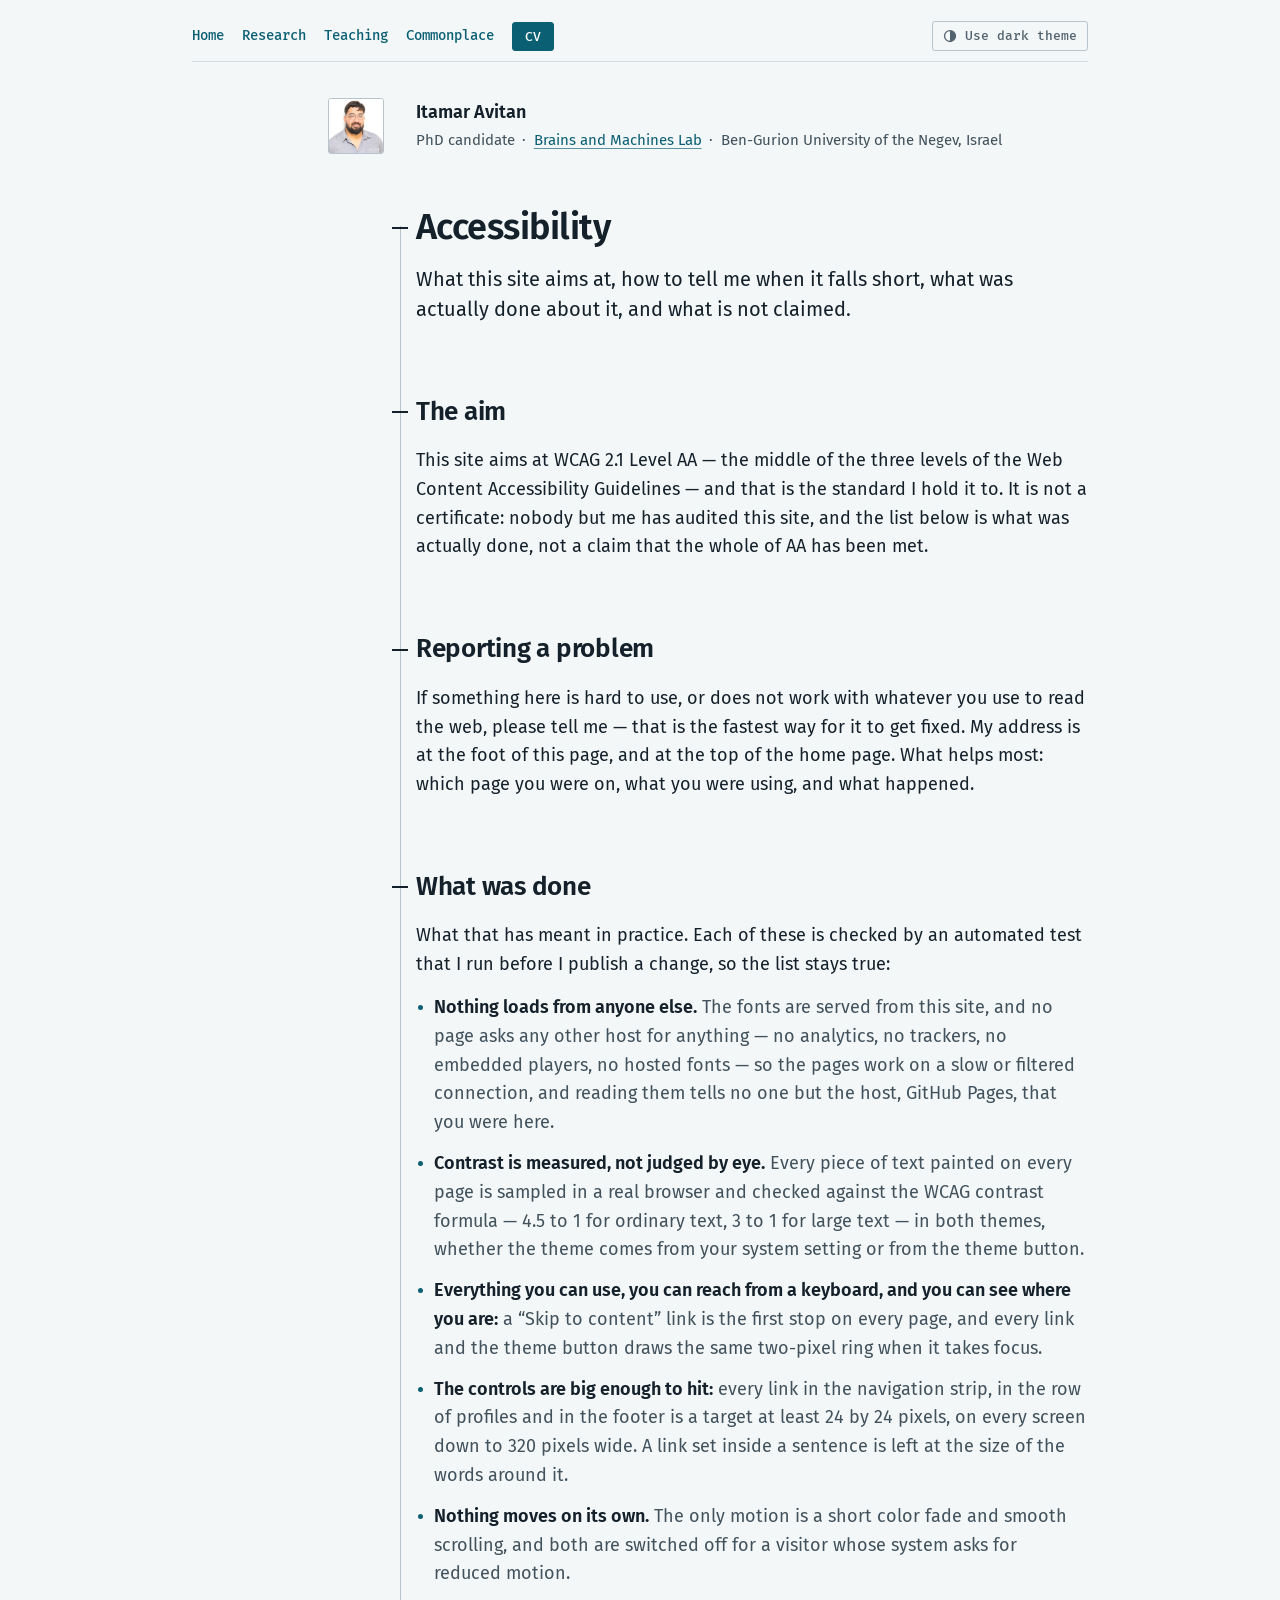
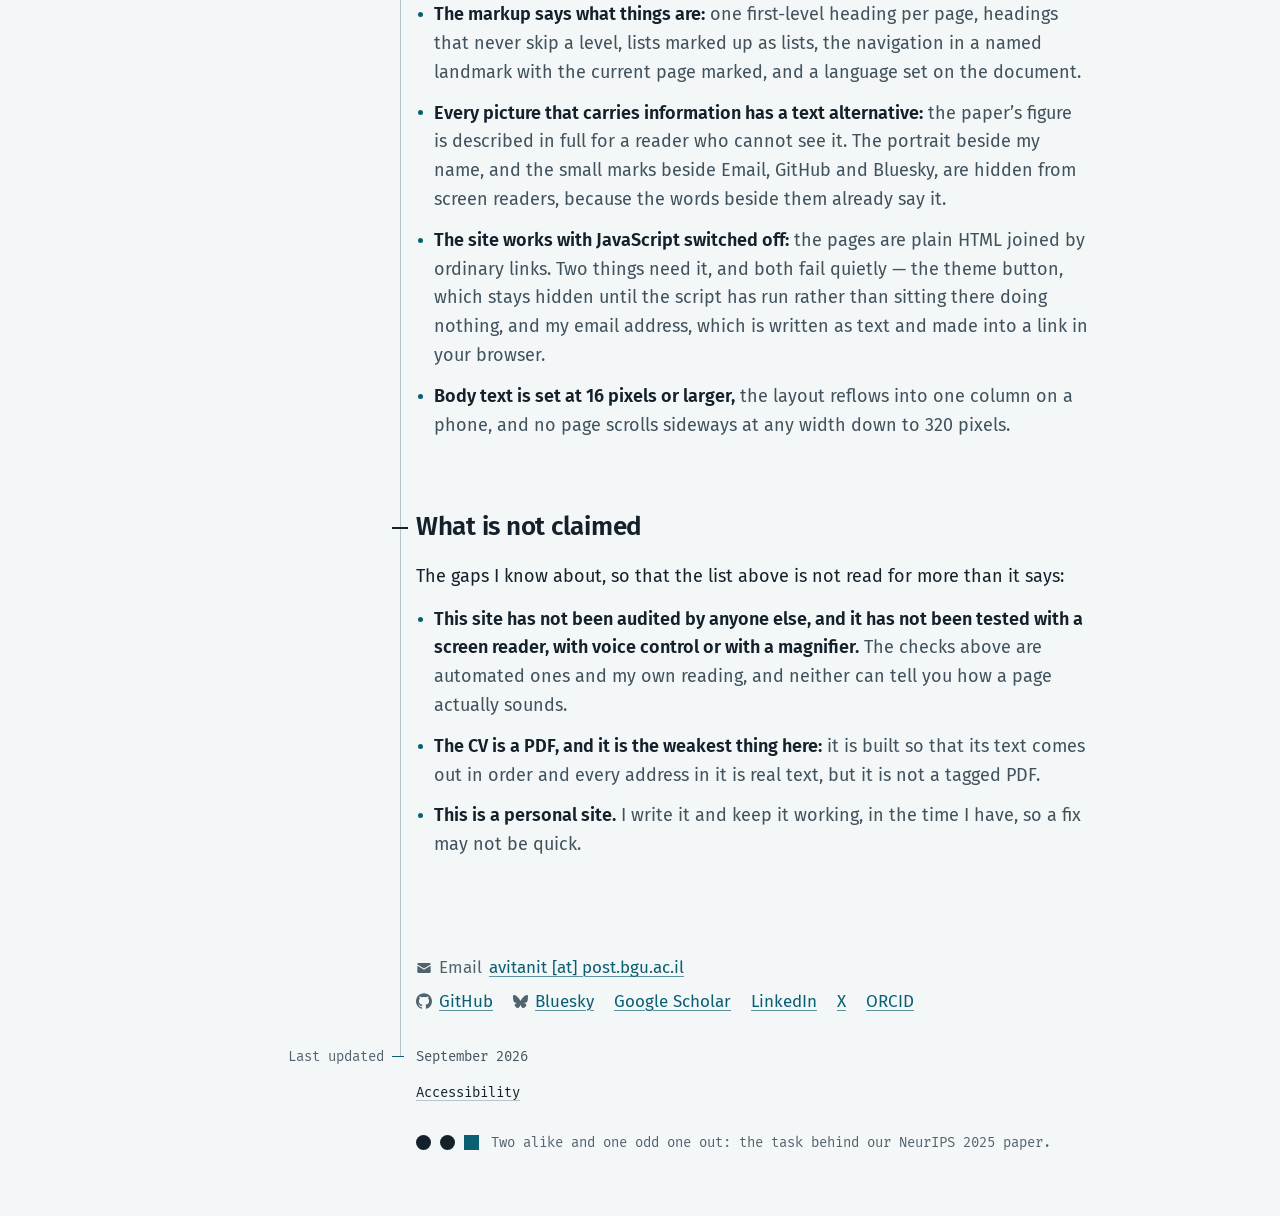
==== accessibility/index.html @ e87e8261 "polish(WP-S17): the home page on astra's wireframe: the ruled identity line, a personal About, the p" ====
<!doctype html>
<html lang="en">
<head>
<meta charset="utf-8">
<meta name="viewport" content="width=device-width, initial-scale=1">
<title>Accessibility — Itamar Avitan</title>
<meta name="description" content="The accessibility statement for the personal site of Itamar Avitan: what it aims at, how to report a problem, and what was actually done and checked.">
<link rel="canonical" href="https://itamar-avitan.github.io/accessibility/">
<meta property="og:title" content="Accessibility — Itamar Avitan">
<meta property="og:description" content="The accessibility statement for the personal site of Itamar Avitan: what it aims at, how to report a problem, and what was actually done and checked.">
<meta property="og:site_name" content="Itamar Avitan">
<meta property="og:locale" content="en_US">
<meta property="og:type" content="website">
<meta property="og:url" content="https://itamar-avitan.github.io/accessibility/">
<meta property="og:image" content="https://itamar-avitan.github.io/img/og.png">
<meta property="og:image:width" content="1200">
<meta property="og:image:height" content="630">
<meta property="og:image:alt" content="Itamar Avitan. PhD candidate · Brains and Machines Lab · Ben-Gurion University of the Negev, Israel. I study human vision with computational models. I’m interested in when a model’s success at predicting behavior tells us something about the representation behind it — and when it does not.">
<meta name="twitter:card" content="summary_large_image">
<meta name="color-scheme" content="light dark">
<link rel="icon" href="../favicon-96.png" sizes="96x96" type="image/png">
<link rel="icon" href="../favicon.svg" type="image/svg+xml">
<link rel="apple-touch-icon" href="../apple-touch-icon.png">
<script>
/* Theme toggle. Follows the system setting until the visitor chooses; the choice is remembered. */
(function () {
  var root = document.documentElement, KEY = "theme";
  var mq = window.matchMedia ? window.matchMedia("(prefers-color-scheme: dark)") : null;
  try {
    var saved = localStorage.getItem(KEY);
    if (saved === "light" || saved === "dark") root.setAttribute("data-theme", saved);
  } catch (e) {}
  function current() {
    return root.getAttribute("data-theme") || (mq && mq.matches ? "dark" : "light");
  }
  document.addEventListener("DOMContentLoaded", function () {
    /* The address stays written as "name [at] host" in the markup; the link is built from that text here. */
    var em = document.getElementById("email");
    if (em) {
      var a = document.createElement("a");
      a.id = "email";
      a.textContent = em.textContent;
      a.href = "mailto:" + em.textContent.replace(" [at] ", "@");
      em.parentNode.replaceChild(a, em);
    }

    /* Two buttons carry data-theme-toggle -- the strip's, and the colophon's, which the stylesheet paints in
       its place on a phone (deep review 2026-09-25, PA-04) -- and only one of them is ever shown. Both are
       unhidden and both are painted, so whichever one the width shows carries the right label. */
    var btns = document.querySelectorAll("[data-theme-toggle]");
    if (!btns.length) return;
    function paint() {
      for (var i = 0; i < btns.length; i++)
        btns[i].querySelector("span").textContent = "Use " + (current() === "dark" ? "light" : "dark") + " theme";
    }
    for (var i = 0; i < btns.length; i++) {
      btns[i].hidden = false;
      btns[i].addEventListener("click", function () {
        var next = current() === "dark" ? "light" : "dark";
        root.setAttribute("data-theme", next);
        try { localStorage.setItem(KEY, next); } catch (e) {}
        paint();
      });
    }
    paint();
    if (mq && mq.addEventListener) mq.addEventListener("change", paint);
  });
  /* On paper nothing can be expanded, so the older news prints open, and closes again afterwards (deep
     review 2026-09-25, PA-01). Only a list this handler opened is closed again: one the reader had opened
     stays as it was. A print stylesheet alone cannot do this -- the browser hides a closed details' content
     itself, not through a rule a stylesheet could override. */
  window.addEventListener("beforeprint", function () {
    document.querySelectorAll("details.older:not([open])").forEach(function (d) { d.open = true; d.setAttribute("data-print-opened", ""); });
  });
  window.addEventListener("afterprint", function () {
    document.querySelectorAll("details[data-print-opened]").forEach(function (d) { d.open = false; d.removeAttribute("data-print-opened"); });
  });
})();
</script>
<link rel="stylesheet" href="../style.css">
<script type="application/ld+json">{
  "@context": "https://schema.org",
  "@graph": [
    {
      "@type": "Person",
      "@id": "https://itamar-avitan.github.io/#person",
      "name": "Itamar Avitan",
      "alternateName": "Itamar Amram Avitan",
      "url": "https://itamar-avitan.github.io/",
      "image": "https://itamar-avitan.github.io/img/portrait-800.jpg",
      "description": "I study human vision with computational models. I’m interested in when a model’s success at predicting behavior tells us something about the representation behind it — and when it does not.",
      "affiliation": {
        "@type": "CollegeOrUniversity",
        "name": "Ben-Gurion University of the Negev",
        "url": "https://www.bgu.ac.il/"
      },
      "alumniOf": {
        "@type": "CollegeOrUniversity",
        "name": "Ben-Gurion University of the Negev",
        "url": "https://www.bgu.ac.il/"
      },
      "sameAs": [
        "https://scholar.google.com/citations?user=3fynQuAAAAAJ",
        "https://github.com/Itamar-Avitan",
        "https://www.linkedin.com/in/itamar-avitan/",
        "https://bsky.app/profile/avitanit.bsky.social",
        "https://x.com/avitanit",
        "https://orcid.org/0009-0004-3662-7881"
      ],
      "jobTitle": "PhD candidate",
      "memberOf": {
        "@type": "ResearchOrganization",
        "name": "Brains and Machines Lab",
        "url": "https://brainsandmachines.org"
      },
      "knowsAbout": [
        "NeuroAI",
        "Computational cognitive neuroscience",
        "Representational alignment",
        "Human vision",
        "Machine learning"
      ]
    }
  ]
}</script>
</head>
<body>
<a class="skip" href="#content">Skip to content</a>
<div class="page">

  <header>
    <div class="topstrip">
      <nav class="sitenav" aria-label="Pages">
        <ul role="list">
          <li><a href="../">Home</a></li>
          <li><a href="../research/">Research</a></li>
          <li><a href="../teaching/">Teaching</a></li>
          <li><a href="../commonplace/">Commonplace</a></li>
          <li class="sitenav__cv"><a class="btn btn--primary" href="../cv.pdf" type="application/pdf">CV<span class="vh"> (PDF, 2 pages)</span></a></li>
        </ul>
      </nav>
      <button id="theme-toggle" class="toggle" type="button" data-theme-toggle hidden>
        <svg aria-hidden="true" viewBox="0 0 16 16" width="14" height="14"><circle cx="8" cy="8" r="6.25" fill="none" stroke="currentColor" stroke-width="1.5"/><path d="M8 1.75a6.25 6.25 0 0 1 0 12.5z" fill="currentColor"/></svg>
        <span>Use dark theme</span>
      </button>
    </div>

    <div class="byline inset">
      <p class="byline__who">
        <picture><source srcset="../img/portrait-400.webp" type="image/webp"><img src="../img/portrait-800.jpg" width="36" height="36" alt=""></picture>
        <span>Itamar Avitan</span>
      </p>
      <ul class="role" role="list">
        <li>PhD candidate</li>
        <li><a href="https://brainsandmachines.org">Brains and Machines Lab</a></li>
        <li><span class="nb">Ben-Gurion</span> University of the Negev, Israel</li>
      </ul>
    </div>
  </header>

  <main id="content" tabindex="-1" class="opens-with-h1">

    <section id="accessibility" aria-labelledby="accessibility-h">
      <h1 id="accessibility-h" class="inset">Accessibility</h1>
      <p class="page-intro inset">What this site aims at, how to tell me when it falls short, what was actually done about it, and what is not claimed.</p>
    </section>

    <section id="aim" aria-labelledby="aim-h">
      <h2 id="aim-h" class="inset">The aim</h2>
      <div class="prose inset">
        <p>This site aims at WCAG 2.1 Level AA — the middle of the three levels of the Web Content Accessibility Guidelines — and that is the standard I hold it to. It is not a certificate: nobody but me has audited this site, and the list below is what was actually done, not a claim that the whole of AA has been met.</p>
      </div>
    </section>

    <section id="report" aria-labelledby="report-h">
      <h2 id="report-h" class="inset">Reporting a problem</h2>
      <div class="prose inset">
        <p>If something here is hard to use, or does not work with whatever you use to read the web, please tell me — that is the fastest way for it to get fixed. My address is at the foot of this page, and at the top of the home page. What helps most: which page you were on, what you were using, and what happened.</p>
      </div>
    </section>

    <section id="done" aria-labelledby="done-h">
      <h2 id="done-h" class="inset">What was done</h2>
      <div class="prose inset">
        <p>What that has meant in practice. Each of these is checked by an automated test that I run before I publish a change, so the list stays true:</p>
        <ul class="statement" role="list">
          <li><strong class="lead">Nothing loads from anyone else.</strong> The fonts are served from this site, and no page asks any other host for anything — no analytics, no trackers, no embedded players, no hosted fonts — so the pages work on a slow or filtered connection, and reading them tells no one but the host, GitHub Pages, that you were here.</li>
          <li><strong class="lead">Contrast is measured, not judged by eye.</strong> Every piece of text painted on every page is sampled in a real browser and checked against the WCAG contrast formula — 4.5 to 1 for ordinary text, 3 to 1 for large text — in both themes, whether the theme comes from your system setting or from the theme button.</li>
          <li><strong class="lead">Everything you can use, you can reach from a keyboard, and you can see where you are:</strong> a “Skip to content” link is the first stop on every page, and every link and the theme button draws the same two-pixel ring when it takes focus.</li>
          <li><strong class="lead">The controls are big enough to hit:</strong> every link in the navigation strip, in the row of profiles and in the footer is a target at least 24 by 24 pixels, on every screen down to 320 pixels wide. A link set inside a sentence is left at the size of the words around it.</li>
          <li><strong class="lead">Nothing moves on its own.</strong> The only motion is a short color fade and smooth scrolling, and both are switched off for a visitor whose system asks for reduced motion.</li>
          <li><strong class="lead">The markup says what things are:</strong> one first-level heading per page, headings that never skip a level, lists marked up as lists, the navigation in a named landmark with the current page marked, and a language set on the document.</li>
          <li><strong class="lead">Every picture that carries information has a text alternative:</strong> the paper’s figure is described in full for a reader who cannot see it. The portrait beside my name, and the small marks beside Email, GitHub and Bluesky, are hidden from screen readers, because the words beside them already say it.</li>
          <li><strong class="lead">The site works with JavaScript switched off:</strong> the pages are plain HTML joined by ordinary links. Two things need it, and both fail quietly — the theme button, which stays hidden until the script has run rather than sitting there doing nothing, and my email address, which is written as text and made into a link in your browser.</li>
          <li><strong class="lead">Body text is set at 16 pixels or larger,</strong> the layout reflows into one column on a phone, and no page scrolls sideways at any width down to 320 pixels.</li>
        </ul>
      </div>
    </section>

    <section id="limits" aria-labelledby="limits-h">
      <h2 id="limits-h" class="inset">What is not claimed</h2>
      <div class="prose inset">
        <p>The gaps I know about, so that the list above is not read for more than it says:</p>
        <ul class="statement" role="list">
          <li><strong class="lead">This site has not been audited by anyone else, and it has not been tested with a screen reader, with voice control or with a magnifier.</strong> The checks above are automated ones and my own reading, and neither can tell you how a page actually sounds.</li>
          <li><strong class="lead">The CV is a PDF, and it is the weakest thing here:</strong> it is built so that its text comes out in order and every address in it is real text, but it is not a tagged PDF.</li>
          <li><strong class="lead">This is a personal site.</strong> I write it and keep it working, in the time I have, so a fix may not be quick.</li>
        </ul>
      </div>
    </section>

  </main>

  <footer class="colophon">
    <nav class="links-nav" aria-label="Contact and profiles">
        <ul class="links links--reach" role="list">
          <li class="links__email"><span class="links__label"><svg class="ico ico--mail" aria-hidden="true" viewBox="0 0 24 24" width="16" height="16"><path d="M4 4.5h16a2 2 0 0 1 2 2v.3l-10 6.1L2 6.8v-.3a2 2 0 0 1 2-2zM2 8.55v8.95a2 2 0 0 0 2 2h16a2 2 0 0 0 2-2V8.55l-9.48 5.78a1 1 0 0 1-1.04 0z"/></svg>Email</span> <span id="email">avitanit [at] post.bgu.ac.il</span></li>
        </ul>
        <div class="links-row">
          <ul class="links links--marked" role="list">
            <li><a rel="me" href="https://github.com/Itamar-Avitan"><svg class="ico ico--github" aria-hidden="true" viewBox="0 0 24 24" width="16" height="16"><path d="M12 .297c-6.63 0-12 5.373-12 12 0 5.303 3.438 9.8 8.205 11.385.6.113.82-.258.82-.577 0-.285-.01-1.04-.015-2.04-3.338.724-4.042-1.61-4.042-1.61C4.422 18.07 3.633 17.7 3.633 17.7c-1.087-.744.084-.729.084-.729 1.205.084 1.838 1.236 1.838 1.236 1.07 1.835 2.809 1.305 3.495.998.108-.776.417-1.305.76-1.605-2.665-.3-5.466-1.332-5.466-5.93 0-1.31.465-2.38 1.235-3.22-.135-.303-.54-1.523.105-3.176 0 0 1.005-.322 3.3 1.23.96-.267 1.98-.399 3-.405 1.02.006 2.04.138 3 .405 2.28-1.552 3.285-1.23 3.285-1.23.645 1.653.24 2.873.12 3.176.765.84 1.23 1.91 1.23 3.22 0 4.61-2.805 5.625-5.475 5.92.42.36.81 1.096.81 2.22 0 1.606-.015 2.896-.015 3.286 0 .315.21.69.825.57C20.565 22.092 24 17.592 24 12.297c0-6.627-5.373-12-12-12"/></svg><span>GitHub</span></a></li>
            <li><a rel="me" href="https://bsky.app/profile/avitanit.bsky.social"><svg class="ico ico--bluesky" aria-hidden="true" viewBox="0 0 24 24" width="16" height="16"><path d="M5.202 2.857C7.954 4.922 10.913 9.11 12 11.358c1.087-2.247 4.046-6.436 6.798-8.501C20.783 1.366 24 .213 24 3.883c0 .732-.42 6.156-.667 7.037-.856 3.061-3.978 3.842-6.755 3.37 4.854.826 6.089 3.562 3.422 6.299-5.065 5.196-7.28-1.304-7.847-2.97-.104-.305-.152-.448-.153-.327 0-.121-.05.022-.153.327-.568 1.666-2.782 8.166-7.847 2.97-2.667-2.737-1.432-5.473 3.422-6.3-2.777.473-5.899-.308-6.755-3.369C.42 10.04 0 4.615 0 3.883c0-3.67 3.217-2.517 5.202-1.026"/></svg><span>Bluesky</span></a></li>
          </ul>
          <ul class="links links--plain" role="list">
            <li><a rel="me" href="https://scholar.google.com/citations?user=3fynQuAAAAAJ&amp;hl=en"><span>Google Scholar</span></a></li>
            <li><a rel="me" href="https://www.linkedin.com/in/itamar-avitan/"><span>LinkedIn</span></a></li>
            <li><a rel="me" href="https://x.com/avitanit"><span>X</span></a></li>
            <li><a rel="me" href="https://orcid.org/0009-0004-3662-7881"><span>ORCID</span></a></li>
          </ul>
        </div>
      </nav>
    <p class="row"><span class="when">Last updated</span> <time class="what" datetime="2026-09">September 2026</time></p>
    <nav class="colophon-nav" aria-label="About this site">
      <ul role="list">
        <li><a href="../accessibility/" aria-current="page">Accessibility</a></li>
        <li class="colophon-nav__theme"><button class="toggle toggle--foot" type="button" data-theme-toggle hidden>
          <svg aria-hidden="true" viewBox="0 0 16 16" width="14" height="14"><circle cx="8" cy="8" r="6.25" fill="none" stroke="currentColor" stroke-width="1.5"/><path d="M8 1.75a6.25 6.25 0 0 1 0 12.5z" fill="currentColor"/></svg>
          <span>Use dark theme</span>
        </button></li>
      </ul>
    </nav>
    <p class="mark-row inset"><svg class="mark" aria-hidden="true" viewBox="0 0 42 10" width="63" height="15"><circle cx="5" cy="5" r="5"/><circle cx="21" cy="5" r="5"/><rect x="32" width="10" height="10"/></svg><span class="mark-note">Two alike and one odd one out: the task behind our NeurIPS 2025 paper.</span></p>
  </footer>

</div>
</body>
</html>
---- style.css ----
/* ==========================================================================
   Itamar Avitan: direction 2, "Lab notebook"
   Grid: a narrow left gutter holds "when" (dates, kind tags, the paper's
   figure); the column to its right holds "what". A margin rule runs between
   them and works as a time axis: a 2px ink tick marks each section, a 1px
   accent tick crosses the axis at every dated entry.

   Four pages now, not one scroll (2026-09-21). The navigation strip at the top
   of every page is the same device one floor up: the page you are on carries a
   2px ink tick on the strip's hairline, exactly as a section carries one on the
   margin rule. Moving between pages is the same gesture as moving between
   sections, and the tick is the only thing that moves. Two tones, on purpose:
   the strip's hairline is a divider and keeps --rule; the margin rule is the
   axis and is drawn in --spine, the card-border tone, because at the hairline
   tone (1.29:1 on the light page) the site's signature was the faintest mark
   on it (deep review 2026-09-25, DS-11).

   One visual language for three jobs:
     outlined box   = venue badge, never clickable: on the paper card, and
                      the paper's first badge again beside the home page's
                      featured Research block (DS-09). A kind or a page name in a
                      log's gutter is not a box: it is a small uppercase mono
                      label in the muted colour of the dates (DS-03: twelve
                      of fourteen boxes were not venues)
     underlined text = link: body sans in the masthead row and in running text,
                       mono for a card's link labels. The underline is drawn
                       at 65% of the link colour and comes up to full on hover;
                       a link that is a title is set in ink (DS-04)
     filled box     = the one primary action in its group (CV, Paper)
   ========================================================================== */

/* ---------- Fonts: self-hosted, SIL Open Font License 1.1 (see fonts/) ---------- */
@font-face { font-family: "Fira Sans"; font-style: normal; font-weight: 400; font-display: swap;
  src: url("fonts/fira-sans-latin-400-normal.woff2") format("woff2"); }
@font-face { font-family: "Fira Sans"; font-style: normal; font-weight: 600; font-display: swap;
  src: url("fonts/fira-sans-latin-600-normal.woff2") format("woff2"); }
/* The one italic, for the titles of works (`works` in site.yaml, wrapped in <i class="work"> by nb()): without
   it, and with font-synthesis off below, an <i> set in roman (DS-07). Fetched only by the page that uses one. */
@font-face { font-family: "Fira Sans"; font-style: italic; font-weight: 400; font-display: swap;
  src: url("fonts/fira-sans-latin-400-italic.woff2") format("woff2"); }
@font-face { font-family: "Fira Mono"; font-style: normal; font-weight: 400; font-display: swap;
  src: url("fonts/fira-mono-latin-400-normal.woff2") format("woff2"); }
@font-face { font-family: "Fira Mono"; font-style: normal; font-weight: 500; font-display: swap;
  src: url("fonts/fira-mono-latin-500-normal.woff2") format("woff2"); }

/* ---------- Tokens ---------- */
:root {
  --sans: "Fira Sans", "Segoe UI", system-ui, -apple-system, "Helvetica Neue", Arial, sans-serif;
  --mono: "Fira Mono", ui-monospace, "SF Mono", "Cascadia Mono", Menlo, Consolas, monospace;

  --col: 47.5rem;      /* 760px main column = gutter + gap + text */
  --gutter: 8.5rem;    /* 136px: fits "14–15 Sep 2026" in 13px mono */
  --gap: 2rem;         /* the margin rule runs down the middle of this */
  --pad: 1.25rem;      /* page side padding */
  --card-pad: 1.25rem;

  color-scheme: light;
  --bg: #F4F7F8;            /* cool paper */
  --surface: #FFFFFF;       /* pasted-in sheet */
  --ink: #14212B;           /* blue-black */
  --ink-2: #41525D;         /* secondary text */
  --muted: #52636E;         /* dates, labels */
  --rule: #D3DCE1;          /* hairlines: the strip's divider, the BibTeX box */
  --rule-strong: #B7C4CC;   /* card border */
  --spine: var(--rule-strong);   /* the margin rule and its phone-edge form: the axis, one tone up from a hairline */
  --tag-line: #7D8F9A;      /* neutral tag outline */
  --accent: #0B5F73;        /* petrol ink */
  --accent-strong: #084A5A;
  --accent-tint: #E2EEF1;
  --target-tint: #D8E5E8;   /* the entry a permalink lands on: the accent at 12% over the ground */
  --btn-fill: #0B5F73;      /* the one filled control per group */
  --btn-fill-hover: #084A5A;
  --btn-ink: #FFFFFF;
  /* A figure is printed as it is, in both themes. Nothing scales it, dims it or turns it; the mat below is
     what settles it into the dark page. The two tokens stay because the distinction they carry is real --
     a plot's colour is its data -- and because a later hand reaching for a filter has to change them here,
     in the open, rather than quietly inside a rule. */
  --plot-filter: none;
  --art-filter: none;
  /* The photograph is the one image that may be dimmed, and only in the dark theme: it is neither data nor an
     illustration, so nothing is misread if it is a shade darker, and its white wall was the brightest object
     on the dark first screen -- 43% of its pixels out-shone the name (DS-02; mean luminance 0.72 -> 0.45 with
     the dark value, and no pixel above the name's). The light theme leaves it alone, and so must print (the
     print block of WP-S9 sets it back to none). Reversible: one token, three lines, no file touched. The
     matte -- the wall cut away and the portrait set on the accent tint -- is the owner's call (Q-N item 9);
     if he takes it, replace this filter with --portrait-ground, never run both. */
  --portrait-filter: none;
  /* The mount the figure is pasted onto. It has to be seen, or the figure is one object in the dark theme --
     a print on a mount -- and a different one in the light theme, a picture lying straight on the sheet.
     #E7EDF0 stood here and was 1.18:1 against the white card: present in the file, invisible on the page. The
     page's own hairline tone is 1.39:1 against the card and reads as the mount it is, under the darker border
     that frames it. The dark theme keeps a light mount, which is what stops a pale print reading as a hole
     cut in the sheet; the two themes now agree that a figure is mounted, each in its own register. */
  --mat: #D3DCE1;
  --ico: var(--muted);   /* link marks; set it to var(--ink) for the strict black-or-white of the brand guides */
}

@media (prefers-color-scheme: dark) {
  :root:not([data-theme="light"]) {
    color-scheme: dark;
    --bg: #0F171C;
    --surface: #162129;
    --ink: #E4EBEF;
    --ink-2: #B5C3CB;
    --muted: #97A8B2;
    --rule: #2C3C46;
    --rule-strong: #3A4B55;
    --tag-line: #6A7E8A;
    --accent: #6DB3C4;        /* about 7.7:1 on the ground; quieter than the h1 */
    --accent-strong: #8FD0DE;
    --accent-tint: #14313A;
    --target-tint: #1A2A30;
    --btn-fill: #1C6678;      /* a filled button must not out-shine the name */
    --btn-fill-hover: #217387;
    --btn-ink: #F2FAFC;
    --plot-filter: none;
    --art-filter: none;
    --portrait-filter: brightness(0.8) contrast(1.06);
    --mat: #BCCBD4;
  }
}
:root[data-theme="dark"] {
  color-scheme: dark;
  --bg: #0F171C;
  --surface: #162129;
  --ink: #E4EBEF;
  --ink-2: #B5C3CB;
  --muted: #97A8B2;
  --rule: #2C3C46;
  --rule-strong: #3A4B55;
  --tag-line: #6A7E8A;
  --accent: #6DB3C4;
  --accent-strong: #8FD0DE;
  --accent-tint: #14313A;
  --target-tint: #1A2A30;
  --btn-fill: #1C6678;
  --btn-fill-hover: #217387;
  --btn-ink: #F2FAFC;
  --plot-filter: none;
  --art-filter: none;
  --portrait-filter: brightness(0.8) contrast(1.06);
  --mat: #BCCBD4;
}

/* ---------- Base ---------- */
*, *::before, *::after { box-sizing: border-box; }

html { -webkit-text-size-adjust: 100%; text-size-adjust: 100%; scroll-behavior: smooth; }

body {
  margin: 0;
  background: var(--bg);
  color: var(--ink);
  font: 400 1.0625rem/1.6 var(--sans);   /* 17px, never lighter than 400 */
  font-synthesis: none;
}

h1, h2, h3, p, ul, figure { margin: 0; }
ul { padding: 0; list-style: none; }
h3 { text-wrap: balance; }
/* At every width, not only from 45rem up as before: on phones the About paragraphs ended on "mind." and
   "2029." alone and the teaching intro on "tutored." (deep review 2026-09-25). A browser without `pretty`
   sets the paragraph as it did. */
p { text-wrap: pretty; }

/* A word too long for its column breaks instead of pushing the page. At 175% text on a 320px screen
   "Commonplace", "electroencephalography" and "Itamar Avitan" are each wider than the measure, and with
   nothing set here each of them scrolled the whole page sideways. break-word, not anywhere: it breaks only
   a word that would otherwise overflow, so ordinary lines are set exactly as they were. */
h1, h2, h3, p, li, blockquote { overflow-wrap: break-word; }

h1, h2, h3 { font-weight: 600; color: var(--ink); }

/* The underline is the cue that says "link" on this site -- accent against ink is only 2.26:1, so colour
   alone could not -- but drawn at full strength on every link a page of them read as a link farm. At 65%
   of the link colour it is 3.13:1 against the light page and 3.94:1 against the dark one, above the 3:1 a
   non-text cue needs (45%, the first proposal, was 2.11:1), and it comes up to full on hover. */
a {
  color: var(--accent);
  text-decoration: underline;
  text-decoration-thickness: 1px;
  text-decoration-color: color-mix(in srgb, currentColor 65%, transparent);
  text-underline-offset: 0.2em;
  transition: color 120ms ease, background-color 120ms ease, border-color 120ms ease;
}
a:hover { color: var(--accent-strong); text-decoration-thickness: 2px; text-decoration-color: currentColor; }

:focus-visible {
  outline: 2px solid var(--accent);
  outline-offset: 3px;
  border-radius: 2px;
}

/* The first Tab stop: a link past the strip, the identity and the contact line to the page's content, kept
   above the viewport until it holds focus and painted then, in the mono of the labels on the card colour,
   at the top left where a keyboard reader looks for it (deep review 2026-09-25, PA-06). :focus, not
   :focus-visible: nothing can point at a link that is off the screen, so any focus it takes is a keyboard's.
   <main> takes the focus the link hands it (tabindex -1 in the markup) and draws no ring: the ring says
   "this control", and the whole page is not a control. (0,1,1) beats the :focus-visible ring's (0,1,0). */
.skip {
  position: absolute;
  left: 1rem;
  top: -3rem;
  padding: 0.5rem 0.75rem;
  background: var(--surface);
  color: var(--accent);
  border: 1px solid var(--rule-strong);
  font: 500 0.8125rem/1 var(--mono);
  z-index: 10;
}
.skip:focus { top: 0.75rem; }
main:focus { outline: none; }

/* proper nouns and terms of art never break at their hyphen or space */
.nb { white-space: nowrap; }

/* kept in the markup (the sentence stays whole for readers and copy-paste), not painted */
.vh {
  position: absolute;
  width: 1px;
  height: 1px;
  overflow: hidden;
  clip-path: inset(50%);
  white-space: nowrap;
}

/* in-page links land with some air above them */
[id] { scroll-margin-top: 1.5rem; }

.page {
  max-width: calc(var(--col) + 2 * var(--pad));
  margin-inline: auto;
  padding-inline: var(--pad);
}

/* ---------- The navigation strip ----------
   Ordinary links, in the mono face every label on this site is set in, over one hairline that runs the width
   of the column. The page you are on is the one in ink rather than accent, and it carries a 2px ink tick
   sitting on that hairline -- the section tick of the margin rule, one floor up. --strip-pad is the distance
   from the links down to the rule, and the tick is placed by it, so the two stay together if it changes. */
.topstrip {
  --strip-pad: 0.625rem;
  display: flex;
  flex-wrap: wrap;
  align-items: center;
  gap: 0.75rem 1rem;
  min-height: 2rem;
  padding-block: 1rem var(--strip-pad);
  border-bottom: 1px solid var(--rule);
}
/* The row gap is wider than the tick is long. On a phone the five items have the whole line to themselves
   now that the theme button stands in the colophon there (the phone block below; deep review 2026-09-25,
   PA-04), and the strip is one line from 356px up. Below that -- 320 to 352px -- the CV chip alone drops
   to a second line, and the tick under a link on the first line then hangs into the gap under it;
   1.125rem of gap against 0.6875rem of overhang keeps it clear of the line below, so it still reads as an
   underline and never lands on another link. From 45rem up the strip is one line and the tick lies on the
   hairline, which is the point of it. */
.sitenav ul {
  display: flex;
  flex-wrap: wrap;
  align-items: center;
  gap: 1.125rem;
}
/* No underline in the strip: it is a named navigation landmark, not running text, and three underlined page
   names competed with the tick for "this one is special". The underline returns on hover. The page you are
   on keeps no underline even then, as before: its tick is its mark. */
.sitenav a:not(.btn) {
  position: relative;
  display: inline-block;
  padding-block: 0.25rem;
  font: 500 0.8125rem/1.6 var(--mono);
  color: var(--accent);
  text-decoration: none;
}
.sitenav a:not(.btn):hover { text-decoration: underline; text-decoration-color: currentColor; }
.sitenav a[aria-current="page"], .sitenav a[aria-current="page"]:hover {
  color: var(--ink);
  text-decoration: none;
}
.sitenav a[aria-current="page"]::before {
  content: "";
  position: absolute;
  left: 0;
  right: 0;
  bottom: calc(-1 * var(--strip-pad) - 1px);
  height: 2px;
  background: var(--ink);
  pointer-events: none;   /* a mark is not a target: it must not take the pointer from the link under it */
}
/* the CV keeps the rule it has always kept: one filled element per group, and this group is the whole site */
.sitenav__cv .btn { padding-block: 0.4375rem; }
.toggle {
  margin-left: auto;
  display: inline-flex;
  align-items: center;
  gap: 0.5rem;
  padding: 0.4375rem 0.625rem;
  font: 500 0.75rem/1 var(--mono);
  color: var(--muted);
  background: transparent;
  border: 1px solid var(--rule-strong);
  border-radius: 3px;
  cursor: pointer;
  transition: color 120ms ease, border-color 120ms ease;
}
/* Both buttons -- the strip's and the colophon's -- are written hidden and the script unhides them, so a
   visitor whose browser ran no JavaScript is never shown a control that cannot do anything. The rule above
   sets display from a class, which outranks the browser's own [hidden] rule, so the attribute has to be
   honoured here in so many words: without this line the dead button is painted. The topbar keeps its height
   either way, so nothing moves when the script runs. */
.toggle[hidden] { display: none; }
.toggle:hover { color: var(--ink); border-color: var(--tag-line); }

/* ---------- Masthead ----------
   The portrait column is set in px, not rem, and that is deliberate: the portrait is a photograph, not text.
   WCAG 1.4.4 governs text, and a picture that doubles with the text size eats the name's column -- at 200% a
   5rem portrait is 160px of a 320px screen and the name has nowhere to go. The >= 45rem block below overrides
   both of these with var(--gutter), so the laptop composition is untouched. */
.masthead {
  display: grid;
  grid-template-columns: 80px minmax(0, 1fr);
  column-gap: 16px;
  align-items: center;
  margin-top: 1.75rem;
}
/* the portrait sits where a date would: in the gutter, squared off like a print pasted into the notebook */
.masthead picture {
  grid-column: 1;
  grid-row: 1;
  display: block;
  width: 80px;                /* px for the same reason as the column above: this is a photograph, not text */
}
.masthead picture img {
  display: block;
  width: 100%;
  height: auto;
  aspect-ratio: 1;
  object-fit: cover;
  border: 1px solid var(--rule-strong);
  border-radius: 4px;
  background: var(--surface);
}
/* The name's cell: the mark above the name, then the name (WP-S17, to the WP-S14 spec; the owner said yes
   to the mark above the name, Q-L, 2026-09-25). The wrapper is the grid item; min-width: 0 so a long name can
   still break inside it rather than push the column. The mark is the colophon's drawing at 50 by 12 -- a
   signature, not a heading -- set 2px in so its first circle's edge lines up with the name's first stroke. */
.masthead__name { grid-column: 2; grid-row: 1; min-width: 0; }
.mark--mast { display: block; margin: 0 0 0.875rem 2px; }
.masthead h1 {
  /* A cap, never a grow: min() takes the smaller of the two, so the name is 2rem everywhere it fits and only
     gives way on a narrow screen at a large text size, where 2rem would otherwise be wider than its column
     and push the page sideways. 15vw is the measured ceiling that still holds two lines with no overflow at
     every width; 13vw is a deliberate margin under it. The >= 45rem block overrides this on the laptop. */
  font-size: min(2rem, 13vw);
  line-height: 1.1;
  letter-spacing: -0.02em;
}
.role, .lede, .links-nav { grid-column: 1 / -1; }

/* ---------- The byline: whose site this is, on every page but the home page ----------
   The name and the role line, under the same portrait, small. The bio is said once, at home; this is only the
   label on the folder. The name is not a link: "Home" is the first item of the strip directly above it. */
.byline { margin-top: 1.5rem; }
.byline__who {
  display: flex;
  align-items: center;
  gap: 0.5rem;
  font-size: 1rem;
  font-weight: 600;
  line-height: 1.4;
}
.byline__who picture { display: block; flex: none; }
.byline__who img {
  display: block;
  width: 2rem;
  height: 2rem;
  object-fit: cover;
  border: 1px solid var(--rule-strong);
  border-radius: 3px;
  background: var(--surface);
}
.byline .role { margin-top: 0.25rem; font-size: 0.9375rem; }
/* the portrait, at home and in the byline, takes the dark theme's dimming and nothing else: see --portrait-filter */
.masthead picture img, .byline__who img { filter: var(--portrait-filter); }

/* where: the scannable line between the name and the claim.
   Items never break inside; the "·" separators are drawn in each item's left
   padding, and one that would start a line falls outside the clip and vanishes. */
.role {
  display: flex;
  flex-wrap: wrap;
  margin-top: 0.75rem;
  margin-left: -1.25em;
  font-size: 1rem;
  line-height: 1.5;
  color: var(--ink-2);
  clip-path: inset(-6px -6px -6px calc(1.25em - 6px));   /* room for the focus ring */
}
/* No nowrap here. "Ben-Gurion University of the Negev" set as one unbreakable box is 344px wide at 125% text
   and pushes a 320px page sideways; the proper noun is kept whole by the nb() span the macro now wraps it in,
   which protects the hyphen without making the whole phrase rigid. */
.role li { position: relative; padding-left: 1.25em; }
/* The empty alternative text after the slash keeps the separator out of the accessible text: without it a
   screen reader read the role line as "· PhD candidate", "· Brains and Machines Lab" (deep review
   2026-09-25, PA-05). The dot is drawn for the eye; the list items are already separate for the ear. */
.role li::before {
  content: "\00B7" / "";
  position: absolute;
  left: 0.625em;
  transform: translateX(-50%);
}

.lede {
  margin-top: 1.25rem;
  font-size: 1.25rem;
  line-height: 1.45;
  text-wrap: balance;
}
/* The identity line's second sentence (owner ruling 17: two sentences, the object of study and then the
   question): one step under the lede, at the size the other pages' intros take, so the front door opens on a
   six-word statement and the question stands under it rather than the two running together as a paragraph.
   `pretty`, not `balance`: balanced, the dash before "and when it does not" opened a line at 320px. */
.lede__more {
  display: block;
  margin-top: 0.5rem;
  font-size: 1.0625rem;
  line-height: 1.5;
  text-wrap: pretty;
}

/* how to reach him: quiet rows of text links in the body face, the address first and the profiles under it;
   the CV button is their only filled element */
.links-nav { margin-top: 1.25rem; }
.links {
  display: flex;
  flex-wrap: wrap;
  align-items: center;
  gap: 0 1.25rem;
  font-size: 1rem;
  line-height: 1.5;
}
.links__label { color: var(--muted); }
.links a:not(.btn), .links__email, .links__label {
  display: inline-flex;
  align-items: center;
  gap: 0.4375rem;
}
/* the address falls under its own label rather than dragging the page sideways when the text is enlarged:
   an inline-flex box cannot break between "Email" and the address unless it is allowed to wrap */
.links__email { flex-wrap: wrap; }
/* The front door sets two picked profiles after the address in this same list (`pick`, macros.html.j2).
   Below 33.75rem the three do not share one row, and a plain wrap then set the address and GitHub on the
   first line and "Google Scholar" alone on the second at every common phone width from 390 to 500px, with
   GitHub 2px from the right edge at 390. So under that width the address takes a row of its own and the
   pair wraps under it as a whole, which is the rule the colophon's lists keep (they wrap as groups).
   Measured: the three fit one row from 513px up; the 27px of margin covers a font that renders wider. */
@media (max-width: 33.74rem) {
  .masthead .links--reach .links__email { flex-basis: 100%; }
}
.links a:not(.btn) { position: relative; padding-block: 0.25rem; }

/* Tap target, WCAG 2.2 SC 2.5.8: every profile link must be at least 24 by 24 CSS px to point at. The box is
   32px tall already; "X" sets one letter and is 8.6px wide, so it is widened by an overlay rather than by a
   minimum width, because a wider box would push its neighbours apart and open a hole in the row exactly where
   the shortest label is. The overlay belongs to the link, so it takes the pointer; the row's rhythm is the
   rhythm of the words. It reaches 7.7px past "X" on each side, well inside the 20px gap, so no two targets
   overlap. */
.links a:not(.btn)::after {
  content: "";
  position: absolute;
  inset-block: 0;
  left: 50%;
  width: 1.5rem;
  transform: translateX(-50%);
}

/* the mark before a label says where the link leads; the label is still the link. So a mark takes the colour
   of dates and labels, not of links, and lifts to the link colour when the link is hovered or focused. */
.ico {
  flex: none;
  width: 1rem;               /* 16px: the smallest size ORCID allows for its iD mark */
  height: 1rem;
  fill: currentColor;
  color: var(--ico);
  transition: color 120ms ease;
}
a:hover > .ico,
a:focus-visible > .ico { color: var(--accent-strong); }

/* Optical sizing. The three marks are drawn in the same 24x24 box but fill it very differently, and three
   equal boxes are not three equal weights. Rendered at 16px and sampled at 8x, the ink each lays down covers
   Bluesky 58.7% of its box, mail 45.2%, GitHub 42.7%. So the solid butterfly comes down a pixel, which brings
   the three inside 42-52% rather than 43-59%; the envelope and the GitHub disc keep the full 16px. */
.ico--bluesky { width: 0.9375rem; height: 0.9375rem; }    /* solid, and the widest of the three */
/* Sizing them settles their alignment too, so no mark is nudged by hand. Measured the same way, the ink of
   the GitHub disc runs from 0.25px to 15.62px of its box -- past the band at both ends, the overshoot a
   circle has to have -- while the envelope (3.00 to 12.88) and the butterfly (1.00 to 14.88) sit inside it,
   which is where a flat-topped shape belongs. Their ink centroids agree to within 0.7px. */

/* One rhythm, marks first. Only three of the seven destinations allow their mark to be drawn here, so the
   links that carry one are kept together and set before the ones that cannot: the marks are contiguous, which
   is what stops them reading as four icons that failed to load. What the split must NOT do is open a hole.
   A 3rem step between the groups against a 1.25rem step inside one did exactly that at desktop width: it read
   as a missing item rather than as two groups, since nothing on the page tells a reader why these six
   addresses fall into two kinds -- it is a licensing accident, not a ranking. So the step between the groups
   is the step inside them, and the row is one even run of links. The lists stay apart in the markup because
   they still wrap as whole groups: side by side while both fit, stacking when they do not. */
.links-row { display: flex; flex-wrap: wrap; column-gap: 1.25rem; }
.links-row > .links { flex: none; max-width: 100%; }

.prose p + p { margin-top: 0.875rem; }
/* the statement's bullets are paragraphs too: without this the reduced-motion bullet ended on "motion." alone
   at 390 and from 1024 up (review of WP-S4) */
.prose li { text-wrap: pretty; }

/* ---------- Statement lists: the accessibility page ----------
   Sentences, not log rows. Each one is a thing that was done or a thing that is not claimed, and none of them
   is an event, so none takes the gutter or a tick on the margin rule. They borrow the "Now" list's mark -- the
   small accent dot -- because that is this site's shape for "a list of lines under one heading"; the step
   between two of them is wider than "Now" gives, since each here runs to two or three lines of prose. */
.prose > .statement { margin-top: 0.875rem; }
.statement li { position: relative; padding-left: 1.125rem; }
.statement li + li { margin-top: 0.75rem; }
.statement li::before {
  content: "";
  position: absolute;
  left: 0.125rem;
  top: calc(0.5lh - 0.15625rem);
  width: 0.3125rem;
  height: 0.3125rem;
  border-radius: 50%;
  background: var(--accent);
}
/* Each item opens with its claim in bold ink and carries its evidence after it in the secondary grey, so the
   longest page on the site can be scanned for the one line a reader came for (DS-14). The template cuts the
   lead at the item's first sentence or colon; no word of the statement changes. */
.statement li { color: var(--ink-2); }
.statement .lead { font-weight: 600; color: var(--ink); }

/* ---------- Tags: outlined, mono, never clickable ----------
   The box belongs to the paper card's venue badges (and its "Ongoing"), and to the paper's venue badge set
   once more beside the home page's featured Research block (DS-09). A kind under a talk's date or a page
   name in the invitation rows takes the same class and is unboxed by the log rule further down. */
.tag {
  display: inline-block;
  max-width: 100%;
  padding: 0.25rem 0.4375rem;
  font: 500 0.75rem/1.2 var(--mono);
  letter-spacing: 0.01em;
  color: var(--ink-2);
  border: 1px solid var(--tag-line);
  border-radius: 3px;
}
/* accent = peer-reviewed publication venue; neutral = presentation */
.tag--venue {
  color: var(--accent);
  border-color: var(--accent);
  background: var(--accent-tint);
}

/* ---------- Link labels: underlined mono; the primary one is filled ---------- */
.btn {
  display: inline-block;
  padding: 0.5625rem 0;
  font: 500 0.8125rem/1 var(--mono);
  text-underline-offset: 0.25em;
}
.btn--primary {
  padding: 0.5625rem 0.75rem;
  color: var(--btn-ink);
  text-decoration: none;
  background: var(--btn-fill);
  border: 1px solid var(--btn-fill);
  border-radius: 3px;
}
.btn--primary:hover {
  color: var(--btn-ink);
  background: var(--btn-fill-hover);
  border-color: var(--btn-fill-hover);
}

/* ---------- Sections ---------- */
main { margin-top: 3.25rem; }
section + section { margin-top: 3.25rem; }

h2 {
  font-size: 1.375rem;
  line-height: 1.25;
  letter-spacing: -0.01em;
  margin-bottom: 1.125rem;
}
h3 { font-size: 1.125rem; line-height: 1.35; }
/* A link that is a title stays a title: ink, with the underline in the accent so it still says "link". Two
   project titles side by side used to be set in two colours, because one had an address and one did not.
   Descendant selectors, so a title that gains a wrapping element keeps the rule. */
h3 a, .log--go .what a { color: var(--ink); text-decoration-color: color-mix(in srgb, var(--accent) 65%, transparent); }
h3 a:hover, .log--go .what a:hover { color: var(--accent-strong); text-decoration-color: currentColor; }

/* The page's own title, on every page but the home page, where the name in the masthead is the h1. It is a
   step above a section heading and takes the same tick, because it is the first section of its page. */
main > section > h1 {
  font-size: 1.625rem;
  line-height: 1.2;
  letter-spacing: -0.015em;
  margin-bottom: 1.125rem;
}
/* a page that opens on its own title needs less air above it: the byline has just said whose site this is */
main.opens-with-h1 { margin-top: 2.25rem; }

/* One or two lines of framing under a page title, in the text column. Ink, not the secondary grey: on the
   research page this line is the research statement, and set quieter than the body copy under it the first
   text under each title was the quietest (DS-12). From 45rem up it takes a step towards the home lede (the
   sizes are in the two wider blocks); phones keep body size, where at 19px the statement ran to nine lines at
   390 (eleven at 320) and pushed the card below the fold. The commonplace page is the exception, below. */
.page-intro { margin: -0.25rem 0 1.5rem; color: var(--ink); }
/* the commonplace keeps its intro quiet: on that page the quotations are the large ink text */
#quotes > .page-intro { font-size: inherit; line-height: inherit; color: var(--ink-2); }
/* A page-intro that ends its page (the 404 page) must not push its margin out past main, or the margin rule
   breaks for that height between main's foot and the colophon's first segment. Elsewhere it ends only its
   own section, and the next section's larger top margin sets that gap, so nothing else moves. */
.page-intro:last-child { margin-bottom: 0; }

/* ---------- Now: what he is doing, under one date ----------
   Not events, so no dates of their own and no ticks of their own. The mark before each line is a 5px accent
   dot, the circle of the site's own mark: it used to be an accent hairline, the same colour, height and
   centre as the minor tick that crosses the rule 10px to its left, so the first line read "Sep 2026 -- --"
   (DS-05). A dot says "item" without repeating the tick. */
.now li { position: relative; padding-left: 1.125rem; }
.now li + li { margin-top: 0.625rem; }
.now li::before {
  content: "";
  position: absolute;
  left: 0.125rem;
  top: calc(0.5lh - 0.15625rem);
  width: 0.3125rem;
  height: 0.3125rem;
  border-radius: 50%;
  background: var(--accent);
}

/* ---------- Log rows: "when" + "what" ---------- */
.when {
  display: block;
  margin-bottom: 0.125rem;
  font: 400 0.8125rem/1.6 var(--mono);
  color: var(--muted);
}
.when::first-letter { text-transform: uppercase; }
.log > .row + .row { margin-top: 1.75rem; }
.log--tight > .row + .row { margin-top: 1rem; }

/* A log whose rows carry a role as well as a date: the talks, and the teaching posts, which are laid out the
   same way for the same reason -- the gutter says when and in what capacity, the column says what. */
.kind { line-height: 1; margin-bottom: 0.5rem; }
.log--kind .when { float: left; margin: 0 0.625rem 0 0; line-height: 1.5rem; }
.log--kind .kind { min-height: 1.5rem; }
.log--kind .what { clear: left; }
/* The kind is a label, not a badge: small uppercase mono in the muted colour of the dates, the register of
   the card's "Summary" run-in. Boxed, twelve of the site's fourteen boxes were not venues, the teaching
   gutter was a column of form fields, and "Contributed talk and poster" wrapped inside its box into a
   two-line 192x41px block (DS-03). Unboxed it wraps as two right-aligned lines of text. Muted on the page is
   5.79:1 light and 7.38:1 dark, which the contrast suite checks. */
.log .kind .tag {
  padding: 0;
  border: 0;
  border-radius: 0;
  background: none;
  font: 500 0.6875rem/1.35 var(--mono);
  letter-spacing: 0.05em;
  text-transform: uppercase;
  color: var(--muted);
}
.log--kind h3 { font-size: 1.0625rem; }   /* the paper card keeps the only large title */
.authors { color: var(--ink-2); font-size: 1rem; margin-top: 0.25rem; }
.me { color: var(--ink); font-weight: 600; }
.venue { font-size: 1rem; margin-top: 0.125rem; }
.place { display: block; color: var(--ink-2); }   /* line 1 the event, line 2 the place */
.note { color: var(--ink-2); font-size: 1rem; margin-top: 0.375rem; }
.what > h3 + p:not([class]) { margin-top: 0.375rem; }

/* ---------- The invitations at the foot of the home page ----------
   The one list whose gutter carries an address instead of a date, so it carries the page's name as the quiet
   mono label the kind tags use -- never clickable, and no longer boxed, because a boxed page name read as a
   button that does nothing (DS-03) -- and no tick. The margin rule stays a time axis; a page name is not a
   point on it. The link is set like a title (ink, accent underline: the h3 a rule above), and bold. The
   selector is a descendant on purpose, so a title that gains a wrapping element keeps the rule. The section
   has no heading (WP-S17: two small invitations, not a directory), so it takes no section tick; the tags in
   the gutter and the section's own air above it are what set it apart from the news over it. */
.log--go .kind { margin-bottom: 0.375rem; }
.log--go .what a { font-weight: 600; }

/* ---------- The featured paper on the home page (WP-S17) ----------
   The first research card, in the front door's register: the venue badge in the gutter -- the one outlined box
   outside the card (DS-09) -- and in the text column the paper's short title as a linked h3, one paragraph
   that opens on the question in bold ink and runs question, test, result, scope, the four marks of the card's
   diagram at three-quarters of their size with one-word captions, and the links in the mono of the card's
   labels. On a phone the badge stands above the title, as the card's badges do. The links row is the quiet
   "Paper · Code" line the Research hand-off used to carry, one link longer; each link's box is padded to the
   24px a target needs (WCAG 2.2 SC 2.5.8) without moving the line -- padding on an inline box widens what
   can be pointed at and leaves the line's height alone. */
.feature__venue { line-height: 1; margin-bottom: 0.75rem; }
.feature h3 { font-size: 1.25rem; line-height: 1.3; letter-spacing: -0.008em; text-wrap: balance; }
.feature__text { margin-top: 0.75rem; }
.feature .lead { font-weight: 600; color: var(--ink); }
.feature__links { margin-top: 1rem; font: 500 0.8125rem/1.6 var(--mono); }
.feature__links a { position: relative; display: inline-block; padding-block: 0.3125rem; }

/* ---------- The expander: the older end of the news list ----------
   The commonplace had one of these too, while it shared a page with everything else. It has a page of its own
   now, and all four lines stand open on it: there is nothing to save room for. */
.older { margin-top: 1rem; }
.older > summary {
  display: inline-flex;
  align-items: center;
  gap: 0.625rem;
  padding-block: 0.375rem;
  font: 500 0.8125rem/1.6 var(--mono);
  color: var(--accent);
  cursor: pointer;
  list-style: none;
}
.older > summary::-webkit-details-marker { display: none; }
/* The +/- box is a marker, not a word: the empty alternative text after the slash keeps it out of the
   summary's accessible name, which is then "Older news (2)" rather than "plus Older news 2". */
.older > summary::before {
  content: "+" / "";
  display: grid;
  place-items: center;
  width: 1rem;
  height: 1rem;
  font: 500 0.75rem/1 var(--mono);
  color: var(--accent);
  background: var(--bg);
  border: 1px solid var(--tag-line);
  border-radius: 2px;
}
.older[open] > summary::before { content: "\2212" / ""; }
.older > summary:hover span { text-decoration: underline; text-underline-offset: 0.2em; }
.older > .log { margin-top: 0.625rem; }

/* ---------- Paper card ---------- */
.paper {
  padding: 1.25rem 1rem 1.375rem;
  background: var(--surface);
  border: 1px solid var(--rule-strong);
  border-radius: 4px;
}
.paper + .paper { margin-top: 1.5rem; }
.paper__badges { display: flex; flex-wrap: wrap; gap: 0.375rem; margin-bottom: 0.75rem; }
.paper__badges li { display: flex; }
/* The mat. A picture is never inverted, dimmed or desaturated here: an illustration misread is as wrong as a
   plot misread, and the dark theme has no more right to repaint one than the other. What the dark theme gets
   instead is the mount -- a light border of card between the print and the sheet, the way a print is mounted
   before it is pasted in. It is what stops a pale figure reading as a hole cut in a dark page: the brightness
   now has an edge that was put there on purpose, and steps down to the sheet rather than falling off it. */
.paper__plot {
  display: block;
  padding: 0.375rem;
  background: var(--mat);
  border: 1px solid var(--rule-strong);
  border-radius: 2px;
  overflow: hidden;
}
.paper__plot picture { display: block; }
.paper__fig img {
  display: block;
  width: 100%;
  height: auto;
}
/* Both are none in every theme, and the hooks are kept so that a filter cannot come back by accident: any
   value put here has to pass the test that only a brightness() scale may ever touch a plot, because scaling
   the three channels together is the one operation that leaves every hue and saturation where it was. */
.paper__fig--plot img { filter: var(--plot-filter); }
.paper__fig--art img { filter: var(--art-filter); }
/* The caption is a gutter label and is set like the others there: it follows the gutter's own alignment,
   which is the page's left edge on a phone and the margin rule on a desktop. So it takes no alignment of its
   own here, and the desktop block turns it with the badges and the dates it sits under. */
.paper__fig figcaption {
  margin-top: 0.375rem;
  font: 400 0.75rem/1.4 var(--mono);
  color: var(--muted);
  /* A shorter last line where the engine has it (Chromium, WebKit); Firefox 151 has no `pretty`, so what
     keeps "wrong winner." together in every engine is the no-break space in the caption itself (site.yaml,
     figure_options.recovery_matrix), the same tie as "Fig. 1D" (WP-S3 reviews 1 and 2). */
  text-wrap: pretty;
}
.paper h3 {
  font-size: 1.25rem;
  line-height: 1.3;
  letter-spacing: -0.008em;
  text-wrap: balance;
}
.paper .authors { margin-top: 0.5rem; }
.tldr { margin-top: 0.875rem; }
.runin {
  margin-right: 0.375rem;
  font: 500 0.75rem/1 var(--mono);
  letter-spacing: 0.04em;
  text-transform: uppercase;
  color: var(--accent);
}
.buttons { display: flex; flex-wrap: wrap; align-items: center; gap: 0.25rem 1.125rem; margin-top: 1.125rem; }
.buttons li { display: flex; }
/* The depth blocks under the Summary (deep review 2026-09-25, WP-S3). The diagram is a strip of four marks,
   each captioned by one stage with a visible counter: four columns of 8.5rem in the card body at laptop width
   (4 x 136 + 3 x 24 = 616px in a 672px body), two rows of two on a phone, one column once the reader's text
   is large enough that a column would not fit. The auto-fit form with min(..., 100%) is the one grid that
   passed the 200%-text overflow suite; repeat(4, 1fr) fails it at 768px. The marks take the muted colour of
   the gutter labels, so the one accent object in each is the only coloured thing in the strip. */
.recovery-diagram {
  list-style: none;
  margin: 0.5rem 0 0;
  padding: 0;
  display: grid;
  gap: 0.75rem 1.5rem;
  grid-template-columns: repeat(auto-fit, minmax(min(8.5rem, 100%), 1fr));
  counter-reset: step;
}
.recovery-diagram li { display: grid; align-content: start; gap: 0.375rem; counter-increment: step; }
.recovery-diagram svg { display: block; width: 100%; max-width: 8.5rem; height: auto; color: var(--muted); }
.recovery-diagram p { font-size: 1rem; line-height: 1.45; }
.recovery-diagram p::before { content: counter(step) ". "; font: 500 0.8125rem var(--mono); color: var(--accent); }
/* Between the phone and the laptop the card body is 536px, where auto-fit sets three columns and strands the
   fourth stage alone on a second row; two rows of two keep the strip's order readable there. */
@media (min-width: 45rem) and (max-width: 63.99rem) {
  .recovery-diagram { grid-template-columns: repeat(2, minmax(0, 1fr)); }
}
/* The same four marks on the home page's featured paper (WP-S17), smaller and captioned by one word each: two
   rows of two on a phone, one row of four from 45rem up (the desktop block). The marks are capped at 7rem (the
   card's are 8.5rem) so the strip reads as a figure under the paragraph rather than a second card, and their
   strokes, 1.5 units of 120, still print at over a pixel. The captions are labels, not sentences: the
   gutter's mono at the dates' size, the counter in the accent before each, no full stop after it. These rules
   follow the card's so that, at equal specificity, they win. */
.recovery-diagram--small { margin-top: 1rem; gap: 0.75rem 1rem; grid-template-columns: repeat(2, minmax(0, 1fr)); }
.recovery-diagram--small svg { max-width: 7rem; }
.recovery-diagram--small p { font: 400 0.8125rem/1.5 var(--mono); color: var(--muted); }
.recovery-diagram--small p::before { content: counter(step) " "; font-weight: 500; color: var(--accent); }
/* the questions keep their markers: they are a list a reader counts, not a row of links */
.open { margin: 0.25rem 0 0; padding-left: 1.1rem; list-style: disc; }
.open li { margin-top: 0.25rem; }
/* the citation behind an expander set like a link in the mono of the labels, down to the underline (65% of
   its colour, 1px, full on hover: the a rule), or it was the one heavy underline on the card; the entry
   itself wraps rather than scrolls, so an open box on a 320px phone adds no sideways scroll */
.cite { margin-top: 0.5rem; }
.cite > summary {
  display: inline-block;
  padding-block: 0.5625rem;
  font: 500 0.8125rem/1 var(--mono);
  color: var(--accent);
  text-decoration: underline;
  text-decoration-thickness: 1px;
  text-decoration-color: color-mix(in srgb, currentColor 65%, transparent);
  text-underline-offset: 0.25em;
  cursor: pointer;
  list-style: none;
}
.cite > summary:hover { text-decoration-color: currentColor; }
.cite > summary::-webkit-details-marker { display: none; }
.cite pre {
  margin-top: 0.5rem;
  padding: 0.75rem;
  font: 400 0.75rem/1.5 var(--mono);
  white-space: pre-wrap;
  overflow-wrap: anywhere;
  background: var(--bg);
  border: 1px solid var(--rule);
  border-radius: 3px;
}

/* ---------- Quotes: lines copied out, dated like everything else ----------
   Body face, body size, body colour: a quotation is not a heading and must not read as one -- the paper's
   title is the only large title on the page. The quotation marks are part of the text in site.yaml, so a
   reader who copies a line gets them too; text-indent hangs the opening one into the margin, which keeps the
   quoted words on the same left edge as every other column of prose on the page. */
.quote blockquote { margin: 0; font-size: 1.0625rem; line-height: 1.55; }
.quote blockquote p { text-indent: -0.42em; }

/* Then the source, then the context. Each is a step down in size and a step lighter in colour, and the step
   away from the block above it is wider than the space its own lines leave between themselves, so the change
   of voice is visible before it is read: 10px over 7.5px for the source, 8px over 6.3px for the context.
   The context note used to set at the size of the source, which made it a step lighter but not a step
   smaller, and left the two of them taller than the quotation they stand under. At 14px on tighter leading
   it still reads as prose, takes its third place in the order, and stops outweighing the words it places. */
.quote__by {
  margin-top: 0.625rem;
  font-size: 0.9375rem;
  line-height: 1.5;
  color: var(--ink-2);
  text-wrap: pretty;
}
/* the dash is drawn, not read: the empty alternative text keeps it out of the attribution's accessible
   text, as the role line's dots are kept out of the role line's (PA-05) */
.quote__by::before { content: "\2014\00A0" / ""; }
.quote__note {
  margin-top: 0.5rem;
  font-size: 0.875rem;
  line-height: 1.45;
  color: var(--muted);
  text-wrap: pretty;
}
/* The permalink: a small "§" at the end of the attribution, in the mono of the gutter labels and their muted
   colour, lifting to the link colour when pointed at or focused. Always painted -- a keyboard or a finger
   cannot hover. The padding is what makes a one-glyph link a 24px target (WCAG 2.2 SC 2.5.8): the box is
   padded all round rather than widened by the overlay the profile row uses, because here nothing stands to
   its right to keep a rhythm with. Measured: the "§" is 7.8px wide at 13px, so 0.5rem a side left a 23.8px
   box; 0.5625rem a side makes it 25.8. Inline padding, so the attribution's line height does not grow. */
.quote__link {
  margin-left: 0.5rem;
  padding: 0.5rem 0.5625rem;
  font: 500 0.8125rem/1 var(--mono);
  color: var(--muted);
  text-decoration: none;
}
.quote__link:hover, .quote__link:focus-visible { color: var(--accent); text-decoration: underline; }
/* The entry a permalink lands on stands on a panel of the accent tint. The panel is the whole row, so the
   date in the gutter, the quotation with its hanging mark, the source and the note all sit on it and nothing
   has to keep clear of it. A ring around .what alone (the plan's CSS) could not: on a laptop its left stroke
   ran through the opening mark that hangs 0.42em into the margin, and on a phone its top stroke crossed the
   date that stacks above the entry (review of WP-S4, 2026-09-25). The box-shadow spread is the panel's
   padding without a layout change, so the page does not jump when it lands: 0.625rem stays inside the row's
   own air (rows are 1.75rem apart), clears the hanging mark on a phone (0.42em of 17px is 7.1px) and, at
   320px, keeps 10px of the page's padding on the right and stops short of the rule on the left. The rule
   and the ticks are positioned above the panel and run over it, as they run over the page. The colour is a
   token, not a color-mix(), so the contrast test can read it back as an opaque rgb(); every text on the
   panel keeps 4.5:1 in both themes. tests/test_browser.py measures all of this. */
.row:target { background: var(--target-tint); box-shadow: 0 0 0 0.625rem var(--target-tint); border-radius: 2px; }
/* and the step between two quotations is larger again than any step inside one */
.log--quotes > .row + .row { margin-top: 1.75rem; }

/* ---------- Footer ---------- */
.colophon { padding-block: 3.25rem 3rem; }
/* On every page but the home page the address and the profiles stand here, above the date: the masthead says
   them at home, the colophon says them everywhere else, and no page says them twice. */
.colophon .links-nav { margin-bottom: 1.75rem; }
.colophon .row { font: 400 0.8125rem/1.6 var(--mono); color: var(--muted); }
.colophon .when { display: inline; margin: 0; }
.colophon .what { color: var(--ink-2); }
/* The pages about the site itself, in the same mono register as "Last updated" and under it, so the row reads
   as part of the colophon's small print rather than as a second navigation. It takes no tick: the margin rule
   ends on "Last updated", and a tick below it would claim another section that is not there.
   The links get the tap-target overlay the profile row gets (WCAG 2.2 SC 2.5.8): "Accessibility" is wide
   enough already, but the box is only 21px tall at this size, and a later label here could be one short word. */
.colophon-nav { margin-top: 0.625rem; font: 400 0.8125rem/1.6 var(--mono); }
.colophon-nav ul { display: flex; flex-wrap: wrap; gap: 0 1.25rem; }
.colophon-nav a { position: relative; display: inline-flex; align-items: center; padding-block: 0.25rem; }
.colophon-nav a::after {
  content: "";
  position: absolute;
  inset-block: 0;
  left: 50%;
  width: 1.5rem;
  min-width: 100%;
  transform: translateX(-50%);
}
/* the page you are on, when it is one of these: ink rather than accent, the strip's rule one floor down */
.colophon-nav a[aria-current="page"] { color: var(--ink); text-decoration-color: var(--rule-strong); }
/* The row's last item is the theme button a phone shows in place of the strip's (deep review 2026-09-25,
   PA-04). From 45rem up the strip's button is the one shown and this item does not exist for layout; the
   phone block turns the two around. */
.colophon-nav__theme { display: none; }
/* The mark: two of a kind and the odd one out, the task behind the paper above -- and, since 2026-09-25, the
   line that says so beside it, in the colophon's own mono register, because the mark had stood on every page
   unexplained (DI-01). One and a half times its old size (63x15; at 42x10 the accent square was a speck,
   DS-10). The row is a flex line so the caption centres on the mark and wraps under itself on a phone. */
.mark { display: block; margin-top: 1.5rem; fill: var(--ink); }
.mark rect { fill: var(--accent); }
.mark-row { display: flex; align-items: center; gap: 0.75rem; margin-top: 1.5rem; }
.mark-row .mark { margin-top: 0; flex: none; }
.mark-note { font: 400 0.8125rem/1.4 var(--mono); color: var(--muted); }

/* ==========================================================================
   Phone: the rule moves to the left edge and keeps its ticks
   ========================================================================== */
@media (max-width: 44.99rem) {
  /* The strip carries only the way around the site. The theme button used to stand beside the navigation
     as a 44px square holding its mark alone, and the five items wrapped around it at every phone width --
     two lines from 320 to 430px, five lines at 200% text, where the strip was 70% of the screen (deep
     review 2026-09-25, PA-04). On a phone it stands in the colophon instead, labelled in full, beside the
     link about the site (the rules further down), and the navigation has the line to itself: one line and
     60px tall from 356px up (spread across it on a phone; the block after this one), two lines only at
     320-352px, the CV chip alone on the second. The system setting is followed until a visitor chooses, so
     the one control a phone visitor rarely needs is no longer the first thing on the page. "Home" stays in
     the strip on a phone: dropping it, with the name above each page as the way home, is the owner's
     question (Q-L). A basis of 0 on the nav lets it take the whole line and wrap inside itself, which is
     where any wrapping belongs. */
  .topstrip > .toggle { display: none; }
  .sitenav { flex: 1 1 0; min-width: 0; }
  /* The colophon's button: the row's own mono register at the row's own size, a button's box (28.8px tall,
     above the 24px a target needs) on the row's text line, and its label painted -- it is the one place
     the label is read by eye. The [hidden] rule keeps the no-JavaScript case: the button is written hidden
     and the script unhides it, as the strip's is. */
  .colophon-nav ul { align-items: center; }
  .colophon-nav__theme { display: list-item; }
  .colophon-nav .toggle--foot { margin: 0; padding: 0.25rem 0.5rem; font: 400 0.8125rem/1.6 var(--mono); max-width: 100%; text-align: left; }

  /* tap targets: a finger asks for more height than a pointer does. The width is already settled for every
     viewport by the overlay on .links a, so nothing here has to widen a box. */
  .links a:not(.btn) { padding-block: 0.5rem; }
  .sitenav a:not(.btn) { padding-block: 0.375rem; }
  .sitenav__cv .btn { padding-block: 0.5rem; }
  .older > summary { padding-block: 0.625rem; }
  .btn { padding-block: 0.875rem; }

  .log { border-left: 1px solid var(--spine); padding-left: 0.875rem; }
  .log .when { position: relative; }
  .log .when::before {
    content: "";
    position: absolute;
    left: calc(-0.875rem - 5px);      /* crosses the rule, as on desktop */
    top: calc(0.5lh - 1px);
    width: 0.75rem;
    height: 1px;
    background: var(--accent);
  }

  /* the rule runs on through the expander, whose box sits on it */
  .older { margin-top: 0; padding-top: 1rem; border-left: 1px solid var(--spine); }
  .older > summary { margin-left: calc(-0.5rem - 0.5px); gap: 0.40625rem; }
  .older > .log { border-left: 0; }

  /* The kind follows its date on one line here ("14–15 Sep 2026 · FLASH TALK"). The middle dot between them is
     hung, not typed: the date keeps a 1.25rem margin on its right, and the label opens with an inline block of
     that width pulled back by its own width, the dot centred in it. Beside the date the block fills the gap.
     When a long date sends the label down a line ("2023/24, 2024/25, 2025/26 and 2026/27" over TEACHING
     ASSISTANT at every phone width; the CCN kind at 320) the block lands outside the gutter's left edge and
     overflow-x: clip cuts it off, so the label opens its line with a letter, not a dot. Clip, not hidden:
     hidden would open a new formatting context and push the whole label out from beside the floated date.
     The label's line box matches the date's; 13px and 11px text in two 1.5rem lines still put the two
     baselines 1px apart, and vertical-align takes that up. tests/test_browser.py checks the pair on every
     kind row on phones: the label shares its date's line, or it opens on a letter at the gutter's edge with
     its box set to clip and, read from the pixels, no dot painted in the gutter beside that line. */
  .log--kind .when { margin-right: 1.25rem; }
  .log--kind .kind { line-height: 1.5rem; overflow-x: clip; }
  .log--kind .kind .tag { vertical-align: 1px; }
  .log--kind .kind .tag::before {
    content: "\00B7" / "";
    display: inline-block;
    width: 1.25rem;
    margin-left: -1.25rem;
    text-align: center;
  }

  /* full-bleed sheet: the card's text stays on the page's left edge */
  .paper {
    margin-inline: calc(-1 * var(--pad));
    padding-inline: var(--pad);
    border-inline: 0;
    border-radius: 0;
  }
  /* The card in one column, in a citation's order: badges, title, byline, the venue, the links, the figure as
     a plate with its caption at the foot, then the summary -- what it is, who wrote it, where it appeared,
     where to get it, the plate, what it found. The links come before the summary on every width because they
     are why most readers arrive; under the summary they sat 54px below the fold on a 1280x800 laptop and 1.6
     screens down on a phone. Floated beside the title the figure cut the measure to about two dozen
     characters and broke the one line that matters most on the page into four; moved above the title it
     opened the card with a picture and left a third of that row empty beside it. Below the links it has the
     column to itself and the title gets the full measure back. 13rem is the width at which the running
     figures still read at arm's length without the plate becoming the loudest thing in the card. */
  .paper { display: grid; grid-template-columns: minmax(0, 1fr); }
  .paper__aside, .paper__body { display: contents; }
  .paper__badges { order: 1; }
  .paper h3 { order: 2; }
  .paper .authors { order: 3; }
  .paper .paper__venue { order: 3; }
  .paper .buttons { order: 4; }
  .paper__fig { order: 5; float: none; width: 13rem; max-width: 100%; margin: 1.125rem 0 0; }
  .paper .tldr { order: 6; }
  /* the depth blocks share the summary's slot, so DOM order keeps Summary -> How -> the diagram -> What we
     found -> the open questions; the citation closes the card */
  .paper .recovery-diagram, .paper .open { order: 6; }
  .paper .cite { order: 7; }
}

/* The five items spread across the line only where the line is tight -- a phone. From 30rem (480px) the
   laptop's 18px gap fits on one line, and a split-screen laptop window (640px is half of 1280) keeps the
   strip's own rhythm rather than a stretched tab bar the site uses nowhere else (WP-S9 review). */
@media (max-width: 29.99rem) {
  .sitenav ul { justify-content: space-between; column-gap: 0.5rem; }
}

/* ==========================================================================
   Desktop: the gutter, the margin rule and its ticks
   ========================================================================== */
@media (min-width: 45rem) {
  :root { --pad: 2rem; }

  .topstrip { padding-top: 1.25rem; }

  .byline { margin-top: 2.25rem; }
  /* The byline joins the grid: the masthead in miniature. It was a flex chip -- thumbnail and name side by
     side inside the text column, the gutter beside it empty -- the one block above the fold that ignored the
     gutter-and-rule grid the masthead and every log keep (DS-08). Now the portrait stands in the gutter,
     right edge on the gutter's edge like the masthead's plate, spanning the two rows beside it, and the name
     and the role line take the text column, the name's foot on the row seam. The <p> around portrait and
     name becomes display: contents so its two children are grid items of their own; a paragraph role is all
     it gives up. 56px, from the 400px source, is sharp. Phones keep the chip. */
  .byline.inset {
    margin-left: 0;
    display: grid;
    grid-template-columns: var(--gutter) minmax(0, 1fr);
    column-gap: var(--gap);
    align-items: center;
  }
  .byline__who { display: contents; }
  .byline__who picture { grid-column: 1; grid-row: 1 / span 2; justify-self: end; }
  .byline__who img { width: 3.5rem; height: 3.5rem; }
  .byline__who span { grid-column: 2; grid-row: 1; align-self: end; font-size: 1.125rem; font-weight: 600; line-height: 1.3; }
  .byline .role { grid-column: 2; grid-row: 2; align-self: start; }

  .masthead {
    grid-template-columns: var(--gutter) minmax(0, 1fr);
    column-gap: var(--gap);
    align-items: start;
    margin-top: 2.5rem;
  }
  /* The portrait fills the gutter exactly, so its left edge sits on the page's edge with the first word of
     the navigation strip above it and its right edge on the margin rule, like a plate pasted into the margin.
     At 7.5rem inside an 8.5rem gutter it was right-aligned to the rule but started 16px inside the page edge,
     which read at the top left as a wobble against the nav. It spans the rows beside it so none stretches. */
  .masthead picture { grid-row: 1 / span 4; justify-self: end; width: var(--gutter); }
  .masthead h1 { font-size: 2.75rem; margin-top: -0.12em; }
  .role, .lede, .links-nav { grid-column: 2; }
  .role { margin-top: 0.375rem; }
  .lede { font-size: 1.375rem; margin-top: 1rem; }
  .lede__more { font-size: 1.1875rem; }   /* the page-intro's size at this width: the question, one step under the lede */

  main { position: relative; margin-top: 4.5rem; --spine-top: 0.9375rem; }
  section + section { margin-top: 4.5rem; }
  /* A page headed by its own h1 starts the rule lower, because the rule starts on the first tick and the tick
     sits at the middle of that heading's first line: half of 2rem at 1.2 rather than half of 1.5rem at 1.25. */
  main.opens-with-h1 { margin-top: 3.25rem; --spine-top: 1.2rem; }

  /* the margin rule: starts on the first section tick, ends on "Last updated" */
  main::before {
    content: "";
    position: absolute;
    z-index: 1;
    top: var(--spine-top);
    bottom: 0;
    left: calc(var(--gutter) + var(--gap) / 2);
    width: 1px;
    background: var(--spine);
  }

  /* the framing line under a page title: one step up from the body, still under the home lede */
  .page-intro { font-size: 1.1875rem; line-height: 1.5; }

  .inset { margin-left: calc(var(--gutter) + var(--gap)); }
  .colophon .links-nav, .colophon-nav { margin-left: calc(var(--gutter) + var(--gap)); }

  /* major tick: 2px ink, one per section -- and one for the page's own title, which opens its first section */
  h1.inset, h2.inset { position: relative; }
  h2.inset { font-size: 1.5rem; }
  main > section > h1 { font-size: 2rem; }
  h1.inset::before, h2.inset::before {
    content: "";
    position: absolute;
    z-index: 2;
    left: calc(var(--gap) / -2 - 0.5rem);
    top: calc(0.5lh - 1px);
    width: 1rem;
    height: 2px;
    background: var(--ink);
  }

  .row {
    display: grid;
    grid-template-columns: var(--gutter) minmax(0, 1fr);
    column-gap: var(--gap);
    align-items: baseline;
  }
  .row > .when {
    grid-column: 1;
    grid-row: 1;
    position: relative;
    float: none;
    margin: 0;
    line-height: 1.6;
    text-align: right;
  }
  .row > .what { grid-column: 2; grid-row: 1; }

  /* minor tick: 1px accent, crossing the axis at every dated entry */
  .row > .when::after {
    content: "";
    position: absolute;
    z-index: 2;
    right: calc(var(--gap) / -2 - 4px);
    top: 0.75em;
    top: calc(0.5lh - 1px);
    width: 0.75rem;
    height: 1px;
    background: var(--accent);
  }

  /* talks and teaching: the kind tag lives in the gutter under its date, as in the paper card */
  .log--kind > .row { grid-template-rows: auto 1fr; }
  .row > .kind {
    grid-column: 1;
    grid-row: 2;
    justify-self: end;
    min-height: 0;
    margin: 0.25rem 0 0;
    text-align: right;
  }
  .log--kind > .row > .what { grid-row: 1 / span 2; clear: none; }

  /* the invitation rows have no date above the tag, so the tag takes the first row of the grid itself */
  .log--go > .row > .kind { grid-row: 1; margin-top: 0.125rem; }

  /* The featured paper on the grid: the badge in the gutter against the rule, on the title's first line, the
     rest in the text column; the strip one row of four. */
  .feature {
    display: grid;
    grid-template-columns: var(--gutter) minmax(0, 1fr);
    column-gap: var(--gap);
    align-items: start;
  }
  .feature__venue { grid-column: 1; justify-self: end; margin: 0.1875rem 0 0; }
  .feature__body { grid-column: 2; }
  .recovery-diagram--small { grid-template-columns: repeat(4, minmax(0, 1fr)); }

  /* expander sits on the rule */
  .older > summary {
    position: relative;
    margin-left: calc(var(--gutter) + var(--gap));
  }
  .older > summary::before {
    position: absolute;
    z-index: 2;
    left: calc(var(--gap) / -2 - 0.5rem + 0.5px);
    top: 50%;
    transform: translateY(-50%);
  }

  /* the card hangs out by its own padding so its text stays on the grid */
  .paper {
    display: grid;
    grid-template-columns: var(--gutter) minmax(0, 1fr);
    column-gap: var(--gap);
    align-items: start;
    margin-inline: calc(-1 * var(--card-pad) - 1px);
    padding: 1.5rem var(--card-pad) 1.625rem;
  }
  .paper__aside { grid-column: 1; }
  .paper__badges {
    flex-direction: column;
    align-items: flex-end;
    margin: 0.1875rem 0 0;
  }
  .paper__fig { margin: 0.875rem 0 0; }
  /* in the gutter every label is set against the margin rule, the caption under its plate included */
  .paper__fig figcaption { text-align: right; }
  .paper__body { grid-column: 2; }

  /* The quotations are the reason the commonplace page exists, so on anything wider than a phone they take
     one step up from the prose they are set among: 20px against the 17px of the note under them and of the
     text everywhere else. Still well below the page's own title -- a quotation is not a heading -- but no
     longer the same size as its own footnote, which left the loudest thing on the page the word
     "Commonplace". The phone stays as it was: at 400px the measure cannot afford the step. */
  .quote blockquote { font-size: 1.25rem; line-height: 1.5; }
  /* On this page the tick meets the rule and stops instead of crossing it. Every row opens with a quotation
     mark hung 0.42em into the margin -- at 22px, 6.8px right of the rule -- and a tick that ran 4px past the
     rule left 2.8px between the two, so "2003 --“" read as one glyph on every row (DS-06). Ten pixels ending
     on the rule give the mark about 7px of air. And the list stands 2.25rem under the intro (it collapses
     with the intro's own 1.5rem to 36px), wider than the step between two quotations, so the first quotation
     opens the collection rather than hanging off the intro. */
  .log--quotes > .row > .when::after { right: calc(var(--gap) / -2); width: 0.625rem; }
  .log--quotes { margin-top: 2.25rem; }

  /* the rule ends at the last tick: "Last updated" */
  .colophon { padding-block: 4.5rem 4rem; }
  /* The rule runs unbroken from main's foot down to that last tick. The colophon is two blocks -- the links
     and the row -- so it takes two segments, one each; a single segment reaching back 4.5rem assumed the row
     was the first thing here, which it stopped being when the links moved in, and the rule then broke over
     the links and restarted in mid-air. The numbers below are .colophon's own padding-top and .links-nav's
     own margins: the segment has to agree with all three, and that agreement is what drifted apart before. */
  .colophon .links-nav { position: relative; }
  .colophon .links-nav::before {
    content: "";
    position: absolute;
    left: calc(var(--gap) / -2);          /* .links-nav is inset by gutter+gap, so this lands on the rule's column */
    top: calc(-1 * (4.5rem + 1.25rem));   /* .colophon padding-top + .links-nav margin-top -> main's foot */
    bottom: -1.75rem;                     /* .colophon .links-nav margin-bottom -> the row's top */
    width: 1px;
    background: var(--spine);
  }
  .colophon .row { position: relative; }
  .colophon .row::before {
    content: "";
    position: absolute;
    left: calc(var(--gutter) + var(--gap) / 2);
    top: 0;
    height: 0.5lh;                        /* was: top: -4.5rem; height: calc(4.5rem + 0.5lh) */
    width: 1px;
    background: var(--spine);
  }
  .colophon .when { display: block; }
}

/* ==========================================================================
   Laptop: the page grows, and the type grows with it
   --------------------------------------------------------------------------
   Above 45rem the composition was finished: --col was fixed at 47.5rem, so an
   824px block sat in the middle of every screen wider than that and the only
   thing an extra 600px of laptop did was push the same column further from
   both edges -- 308px of empty paper on each side at 1440, 38% of the screen,
   with nothing designed for it. This step grows the page and the type
   together, so the measure stays near the same number of characters and the
   gutter gets wide enough to carry a date, a tag and the portrait at a size
   that belongs to the screen. It must come after the 45rem block: same
   specificity, so source order is what decides.
   ========================================================================== */
@media (min-width: 64rem) {
  :root {
    --col: 56rem;        /* 896px: 192 gutter + 32 gap + 672 of text */
    --gutter: 12rem;     /* the margin is the design here, and it now has to hold a 192px plate */
    --pad: 2.5rem;
  }

  body { font-size: 1.125rem; }          /* 18px against 672px: about 74 characters, as before the step */

  .masthead h1 { font-size: 3.25rem; }
  .lede { font-size: 1.5rem; }
  .lede__more, .page-intro { font-size: 1.25rem; }     /* the step under the lede's 1.5rem; the commonplace intro is exempt */
  main > section > h1 { font-size: 2.25rem; }
  h2.inset { font-size: 1.625rem; }
  h3 { font-size: 1.25rem; }
  .paper h3 { font-size: 1.375rem; }
  .log--kind h3 { font-size: 1.125rem; }
  .quote blockquote { font-size: 1.375rem; }
  .quote__by { font-size: 1.0625rem; }   /* the three steps of the commonplace keep their order: 22 / 17 / 16 */
  .quote__note { font-size: 1rem; }

  /* The mono labels come up with the body, or the gutter reads as dust beside it. The navigation strip takes
     the same 14px step as the gutter dates it is meant to match (13px beside an 18px body was the one mono
     label left behind; external review 2026-09-25, AS-19), and the toggle follows one step under it. The tick
     that marks the current page still lands on the hairline: it is placed from its own link's box by the
     strip's padding, and the link is the tallest thing in the strip at either size, so its foot is the
     strip's foot (tests/test_browser.py measures it at 1280). 15px is not taken: it would put the strip
     above the dates. */
  .sitenav a:not(.btn) { font-size: 0.875rem; }
  .toggle { font-size: 0.8125rem; }
  /* the featured paper's links, the captions under its four marks and the mark's caption are mono labels too,
     and take the same step: at 13px under an 18px line, and under the 14px "Last updated" row, each would be
     the one label left behind */
  .when, .colophon .row, .colophon-nav, .feature__links, .recovery-diagram--small p, .mark-note { font-size: 0.875rem; }
  .buttons .btn, .older > summary { font-size: 0.875rem; }
  .tag { font-size: 0.8125rem; }
  .log .kind .tag { font-size: 0.75rem; }
  .authors, .venue, .note, .role, .links { font-size: 1.0625rem; }
}

@media (prefers-reduced-motion: reduce) {
  * { transition: none !important; }
  html { scroll-behavior: auto; }
}

/* ==========================================================================
   Print: the light palette on white, one scale step down, the screen's
   furniture gone, and every address a link leads to printed after it
   (deep review 2026-09-25, PA-01). The older news prints open: the script in
   base.html.j2 opens it on beforeprint, since a closed details' content is
   hidden by the browser itself and no rule here can reach it.
   ========================================================================== */
@media print {
  /* Paper is always the light palette, whatever the screen was showing. The second selector is the
     system-dark block's own selector (0,2,0) and wins by coming later; the third is the toggle's. A bare
     `:root` would lose to the system-dark block on specificity, and a dark-theme page then printed its
     name and lede in a grey of 2.91:1 on white. The portrait's dark-theme dimming is switched off with the
     palette, and the tints go: a print dialog drops backgrounds by default, and an outlined badge or a
     bordered plate reads the same with or without them. */
  :root, :root:not([data-theme="light"]), :root[data-theme="dark"] {
    color-scheme: light;
    --bg: #fff; --surface: #fff; --ink: #000; --ink-2: #222; --muted: #444;
    --rule: #bbb; --rule-strong: #999; --tag-line: #666;
    --accent: #0B5F73; --accent-strong: #084A5A; --accent-tint: transparent; --mat: transparent;
    --target-tint: transparent;
    --portrait-filter: none;
  }
  /* One scale step down for the whole sheet: the root, not body, so the rem-set lines (authors, venue,
     role) shrink with the text around them. Media queries still read the browser default. */
  html { font-size: 87.5%; }
  body { background: #fff; }
  /* Screen furniture: the skip link, the strip, the colophon's row about the site with the phone's theme
     button, the mark and its caption, and the marks that lead nowhere on paper -- a quotation's "§"
     permalink and the closed "Cite (BibTeX)" expander. The margin rule and its ticks are backgrounds, which
     the print dialog drops by default; left in, they printed as white notches in the card's border and the
     strip's hairline. */
  .skip, .topstrip, .colophon-nav, .mark, .mark-row, .quote__link, details.cite,
  main::before, .colophon .links-nav::before, .colophon .row::before,
  h1.inset::before, h2.inset::before, .row > .when::after { display: none !important; }
  /* The filled button prints as a plain link: its white-on-fill text is what the dialog greys out. */
  .btn--primary { color: var(--accent); background: none; border: 0; padding-inline: 0; text-decoration: underline; }
  /* On paper a link is only as good as its address: the card's and the rows' buttons, a venue, a title that
     is a link, and the home page's Paper, Code and Video under the featured paper. Not the links inside sentences --
     an address in the middle of a line of prose is noise, and the ones that matter are also on the card. An
     address breaks only when it must (overflow-wrap, not word-break: break-all, which split short ones
     after "ht" or mid-word); the short ones then sit whole on a line of their own. */
  .buttons a[href^="http"]::after, .venue a[href^="http"]::after, h3 a[href^="http"]::after,
  .feature__links a[href^="http"]::after {
    content: " <" attr(href) ">"; font: 400 0.6875rem/1.4 var(--mono); color: #444;
    word-break: normal; overflow-wrap: anywhere;
  }
  /* The card's title is the Paper link (WP-S2), and the Paper button ten lines under it printed the same
     address again; once is enough, after the button. The rows' titles (the practicum) keep theirs. */
  .paper h3 a[href^="http"]::after { content: none; }
  main, section + section { margin-top: 2.25rem; }
  .colophon { padding-block: 2.25rem 0; }
  .colophon .links-nav { margin-bottom: 1rem; }
  /* The paper card is taller than a sheet since its depth blocks landed (WP-S3), so it breaks across sheets
     whatever is asked of it; asked not to, it was pushed whole onto the second sheet and left the first
     three-quarters empty. Its pieces keep whole instead -- the aside, each paragraph, each stage of the
     diagram with its mark, the open questions -- and a list stays with the label over it. A row of a log and
     a quotation never break inside. */
  .paper__aside, .paper .tldr, .recovery-diagram li, .paper .open, .log > .row, .quote { break-inside: avoid; }
  .paper .recovery-diagram, .paper .open { break-before: avoid; }
  h2, h3 { break-after: avoid; }
}
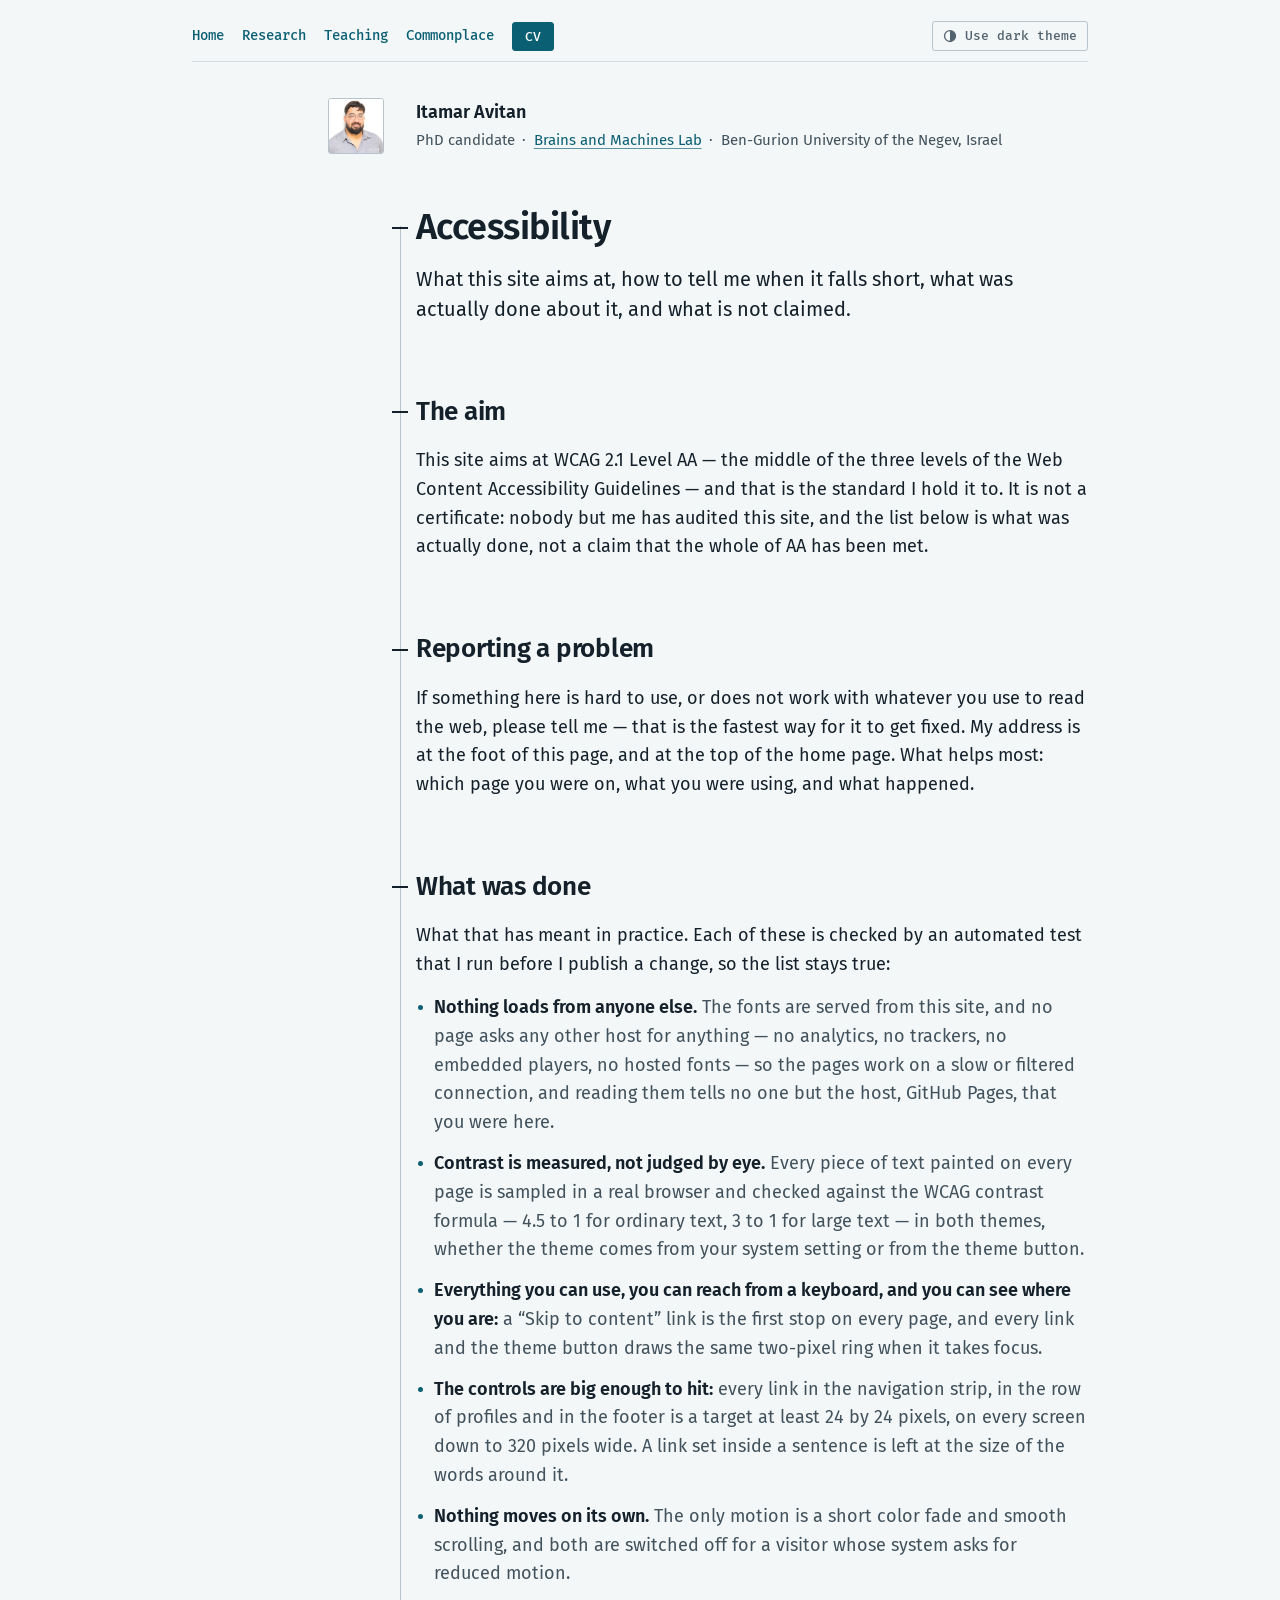
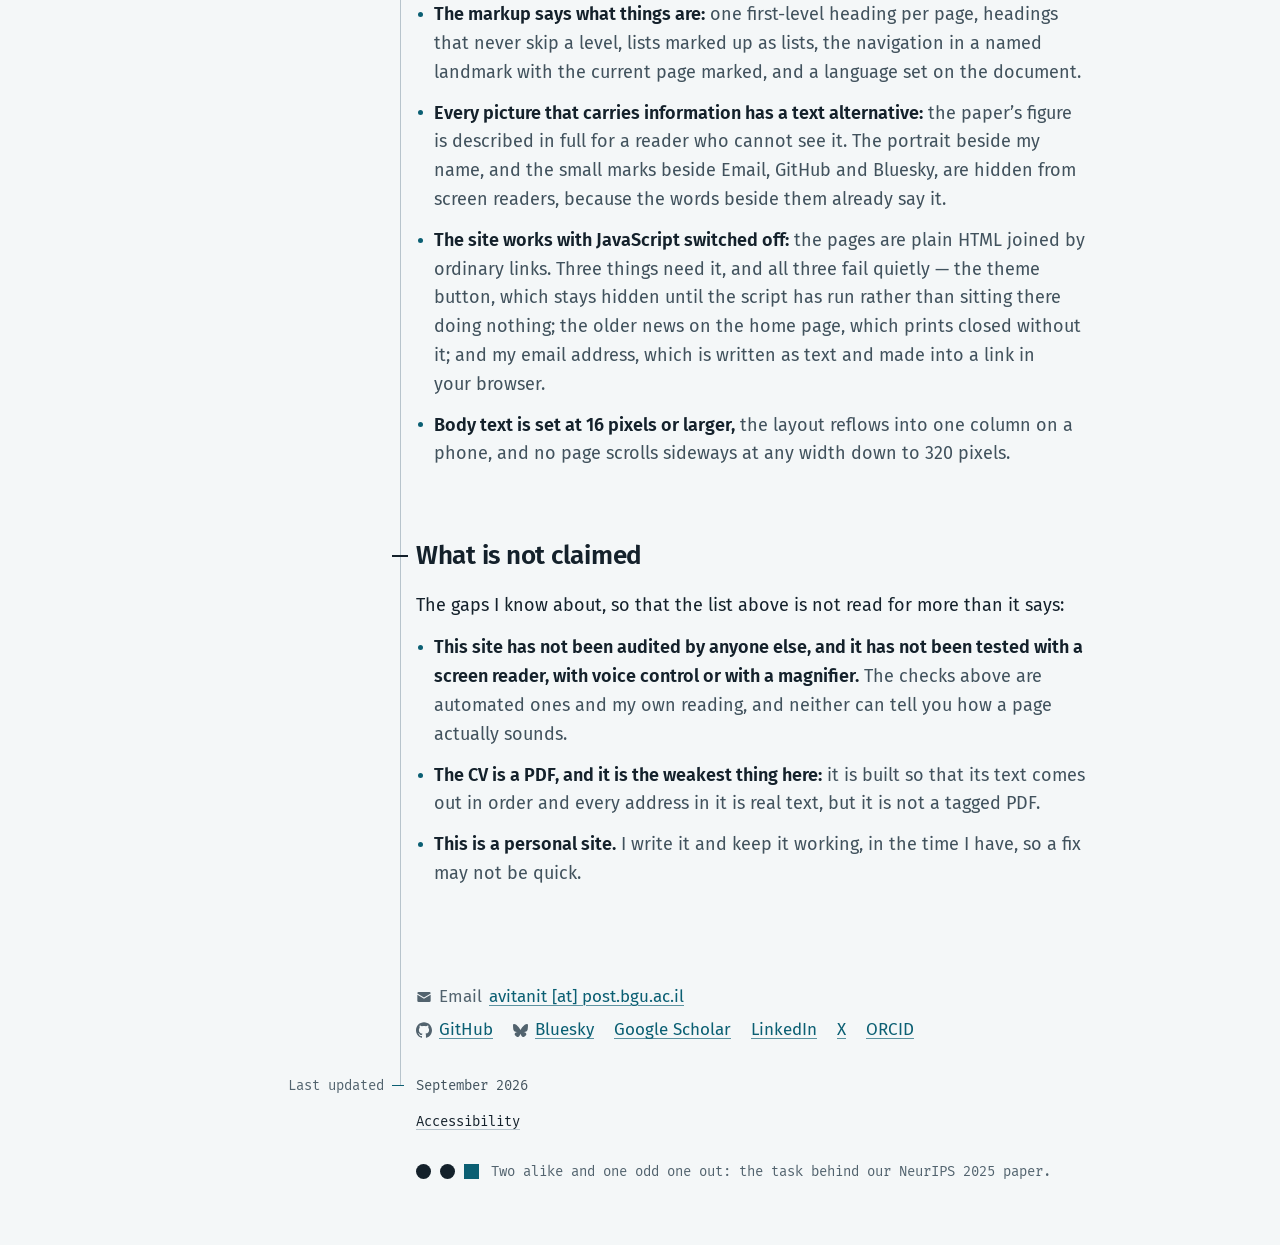
==== commit f548e903: "polish(WP-S17): review fixes Built (second review of e87e826 + 72ce2fc, 2026-09-26; 0 blocking, 3 sh" ====
--- a/accessibility/index.html
+++ b/accessibility/index.html
@@ -191,7 +191,7 @@
           <li><strong class="lead">Nothing moves on its own.</strong> The only motion is a short color fade and smooth scrolling, and both are switched off for a visitor whose system asks for reduced motion.</li>
           <li><strong class="lead">The markup says what things are:</strong> one first-level heading per page, headings that never skip a level, lists marked up as lists, the navigation in a named landmark with the current page marked, and a language set on the document.</li>
           <li><strong class="lead">Every picture that carries information has a text alternative:</strong> the paper’s figure is described in full for a reader who cannot see it. The portrait beside my name, and the small marks beside Email, GitHub and Bluesky, are hidden from screen readers, because the words beside them already say it.</li>
-          <li><strong class="lead">The site works with JavaScript switched off:</strong> the pages are plain HTML joined by ordinary links. Two things need it, and both fail quietly — the theme button, which stays hidden until the script has run rather than sitting there doing nothing, and my email address, which is written as text and made into a link in your browser.</li>
+          <li><strong class="lead">The site works with JavaScript switched off:</strong> the pages are plain HTML joined by ordinary links. Three things need it, and all three fail quietly — the theme button, which stays hidden until the script has run rather than sitting there doing nothing; the older news on the home page, which prints closed without it; and my email address, which is written as text and made into a link in your browser.</li>
           <li><strong class="lead">Body text is set at 16 pixels or larger,</strong> the layout reflows into one column on a phone, and no page scrolls sideways at any width down to 320 pixels.</li>
         </ul>
       </div>
--- a/style.css
+++ b/style.css
@@ -3,7 +3,10 @@
    Grid: a narrow left gutter holds "when" (dates, kind tags, the paper's
    figure); the column to its right holds "what". A margin rule runs between
    them and works as a time axis: a 2px ink tick marks each section, a 1px
-   accent tick crosses the axis at every dated entry.
+   accent tick crosses the axis at every dated entry. On the front door the
+   rule starts at Now: About and the featured paper are not dated and stand
+   on plain paper (controller decision C5 item 17, 2026-09-26; the laptop
+   block's note on main.opens-plain).
 
    Four pages now, not one scroll (2026-09-21). The navigation strip at the top
    of every page is the same device one floor up: the page you are on carries a
@@ -691,19 +694,42 @@
 
 /* ---------- The featured paper on the home page (WP-S17) ----------
    The first research card, in the front door's register: the venue badge in the gutter -- the one outlined box
-   outside the card (DS-09) -- and in the text column the paper's short title as a linked h3, one paragraph
-   that opens on the question in bold ink and runs question, test, result, scope, the four marks of the card's
-   diagram at three-quarters of their size with one-word captions, and the links in the mono of the card's
-   labels. On a phone the badge stands above the title, as the card's badges do. The links row is the quiet
-   "Paper · Code" line the Research hand-off used to carry, one link longer; each link's box is padded to the
-   24px a target needs (WCAG 2.2 SC 2.5.8) without moving the line -- padding on an inline box widens what
-   can be pointed at and leaves the line's height alone. */
+   outside the card (DS-09) -- and in the text column the paper's short title as a linked h3, one plain
+   paragraph that runs question, test, result, scope (the question opened it in bold until the review of
+   WP-S17: after the lede and the title it was the third statement of the idea in half a screen, so the
+   title carries the weight alone), the four marks of the card's diagram at three-quarters of their size
+   with one-word captions, and the links in the mono of the card's labels. On a phone the badge stands above
+   the title, as the card's badges do. The links row is the quiet "Paper · Code" line the Research hand-off
+   used to carry, two links longer, and it is a list set the way the role line is: the dot between two items
+   is drawn in each item's left padding and the list's clip-path cuts it off where an item opens a line, so
+   the row never ends a line on a bare dot or opens one with it (until the review of WP-S17 the dots were
+   typed into a paragraph, and at 320-410px the line broke after "Video ·"; at 200% text the dot had a line
+   of its own). The alternative text after the slash keeps the dot out of what a screen reader says, as on
+   the role line. Each link's box is padded to the 24px a target needs (WCAG 2.2 SC 2.5.8): the padding
+   makes the row 32px tall against 22px without it -- an inline-block's padding does grow its line -- and
+   that 10px is the price of the target; the row is still one quiet line under the strip. */
 .feature__venue { line-height: 1; margin-bottom: 0.75rem; }
 .feature h3 { font-size: 1.25rem; line-height: 1.3; letter-spacing: -0.008em; text-wrap: balance; }
 .feature__text { margin-top: 0.75rem; }
-.feature .lead { font-weight: 600; color: var(--ink); }
-.feature__links { margin-top: 1rem; font: 500 0.8125rem/1.6 var(--mono); }
-.feature__links a { position: relative; display: inline-block; padding-block: 0.3125rem; }
+.feature__links {
+  --step: 1.8em;          /* the width of " · " in the mono: three advances of 0.6em, so the row spaces as the typed line did */
+  --reach: 0.3125rem;     /* what each link's box is padded by, above and below the text */
+  display: flex;
+  flex-wrap: wrap;
+  margin-top: 1rem;
+  margin-left: calc(-1 * var(--step));
+  font: 500 0.8125rem/1.6 var(--mono);
+  clip-path: inset(-6px -6px -6px calc(var(--step) - 6px));   /* the first step, where a line-opening dot lands; room for the focus ring */
+}
+.feature__links li { position: relative; padding-left: var(--step); }
+.feature__links li::before {
+  content: "\00B7" / "";
+  position: absolute;
+  left: calc(var(--step) / 2);
+  top: var(--reach);      /* down by the link's padding, so the dot sits on the text's line and not on the box's */
+  transform: translateX(-50%);
+}
+.feature__links a { position: relative; display: inline-block; padding-block: var(--reach); }
 
 /* ---------- The expander: the older end of the news list ----------
    The commonplace had one of these too, while it shared a page with everything else. It has a page of its own
@@ -826,7 +852,8 @@
   .recovery-diagram { grid-template-columns: repeat(2, minmax(0, 1fr)); }
 }
 /* The same four marks on the home page's featured paper (WP-S17), smaller and captioned by one word each: two
-   rows of two on a phone, one row of four from 45rem up (the desktop block). The marks are capped at 7rem (the
+   rows of two on a phone, one row of four from 45rem up when the text column is at least 28rem wide (the
+   desktop block; a container query, so that text set at 200% keeps the two rows). The marks are capped at 7rem (the
    card's are 8.5rem) so the strip reads as a figure under the paragraph rather than a second card, and their
    strokes, 1.5 units of 120, still print at over a pixel. The captions are labels, not sentences: the
    gutter's mono at the dates' size, the counter in the accent before each, no full stop after it. These rules
@@ -1124,8 +1151,8 @@
   .lede { font-size: 1.375rem; margin-top: 1rem; }
   .lede__more { font-size: 1.1875rem; }   /* the page-intro's size at this width: the question, one step under the lede */
 
-  main { position: relative; margin-top: 4.5rem; --spine-top: 0.9375rem; }
-  section + section { margin-top: 4.5rem; }
+  main { position: relative; margin-top: 4.5rem; --spine-top: 0.9375rem; --section-gap: 4.5rem; }
+  section + section { margin-top: var(--section-gap); }
   /* A page headed by its own h1 starts the rule lower, because the rule starts on the first tick and the tick
      sits at the middle of that heading's first line: half of 2rem at 1.2 rather than half of 1.5rem at 1.25. */
   main.opens-with-h1 { margin-top: 3.25rem; --spine-top: 1.2rem; }
@@ -1141,6 +1168,30 @@
     width: 1px;
     background: var(--spine);
   }
+  /* The front door opens on plain paper (controller decision C5 item 17 under owner ruling 18, 2026-09-26:
+     the rule is kept where the content is dated and dropped where it is not; external review 2 §7 asked for
+     About to read as prose and the featured paper as a visual explanation). main draws no rule there; each
+     ruled section -- Now, News, the invitations -- draws its own stretch instead, reaching up through the
+     gap above it so the stretches join, and the colophon's two segments carry on from main's foot as on
+     every page. The first ruled section under a plain one starts its stretch on its own tick, where main's
+     rule would have started. The plain sections keep their inset and lose the tick: a tick without an axis
+     read as a stray dash beside "About" (looked at, both themes, 1280 and 1440). Decided by render against
+     the full rule: the half rule reads as the timeline beginning at Now, which is what a phone already
+     shows, one log at a time. The gap is section + section's margin, named once above. */
+  main.opens-plain::before { content: none; }
+  main.opens-plain > section:not(.ruled) > h2.inset::before { content: none; }
+  section.ruled { position: relative; }
+  section.ruled::before {
+    content: "";
+    position: absolute;
+    z-index: 1;
+    top: calc(-1 * var(--section-gap));
+    bottom: 0;
+    left: calc(var(--gutter) + var(--gap) / 2);
+    width: 1px;
+    background: var(--spine);
+  }
+  section:not(.ruled) + section.ruled::before { top: var(--spine-top); }
 
   /* the framing line under a page title: one step up from the body, still under the home lede */
   .page-intro { font-size: 1.1875rem; line-height: 1.5; }
@@ -1209,7 +1260,7 @@
   .log--go > .row > .kind { grid-row: 1; margin-top: 0.125rem; }
 
   /* The featured paper on the grid: the badge in the gutter against the rule, on the title's first line, the
-     rest in the text column; the strip one row of four. */
+     rest in the text column; the strip one row of four when the column is wide enough for four captions. */
   .feature {
     display: grid;
     grid-template-columns: var(--gutter) minmax(0, 1fr);
@@ -1217,8 +1268,16 @@
     align-items: start;
   }
   .feature__venue { grid-column: 1; justify-self: end; margin: 0.1875rem 0 0; }
-  .feature__body { grid-column: 2; }
-  .recovery-diagram--small { grid-template-columns: repeat(4, minmax(0, 1fr)); }
+  .feature__body { grid-column: 2; container-type: inline-size; }
+  /* The row of four is asked of the text column, not the viewport: at the default text size the column is
+     30.5rem at 720px and 42rem on a laptop, so this is every width of the block above; with the reader's text
+     at 200% it is 8rem at 720px and 21rem at 1280, where four columns put "ranking" past the viewport at
+     720-730px and broke every caption under its counter (review of WP-S17, 2026-09-26), so the strip keeps
+     the phone's two rows of two there. A rem in a media query is the browser's default size; a rem in a
+     container query is the page root's, so it follows the root set larger. */
+  @container (min-width: 28rem) {
+    .recovery-diagram--small { grid-template-columns: repeat(4, minmax(0, 1fr)); }
+  }
 
   /* expander sits on the rule */
   .older > summary {
@@ -1388,8 +1447,15 @@
      the print dialog drops by default; left in, they printed as white notches in the card's border and the
      strip's hairline. */
   .skip, .topstrip, .colophon-nav, .mark, .mark-row, .quote__link, details.cite,
-  main::before, .colophon .links-nav::before, .colophon .row::before,
+  main::before, section.ruled::before, .colophon .links-nav::before, .colophon .row::before,
   h1.inset::before, h2.inset::before, .row > .when::after { display: none !important; }
+  /* The four marks under the featured paper stay on the screen: with them and the addresses after the
+     links, the home page printed on three A4 sheets at Chrome's default margins, the third carrying only
+     "Last updated", and at 15mm margins the strip split between its two rows (review of WP-S17). Without
+     them the page is two sheets, and the research page prints the full diagram with its captions. The link
+     row keeps whole: its addresses take two or three lines on paper. */
+  .recovery-diagram--small { display: none; }
+  .feature__links { break-inside: avoid; }
   /* The filled button prints as a plain link: its white-on-fill text is what the dialog greys out. */
   .btn--primary { color: var(--accent); background: none; border: 0; padding-inline: 0; text-decoration: underline; }
   /* On paper a link is only as good as its address: the card's and the rows' buttons, a venue, a title that
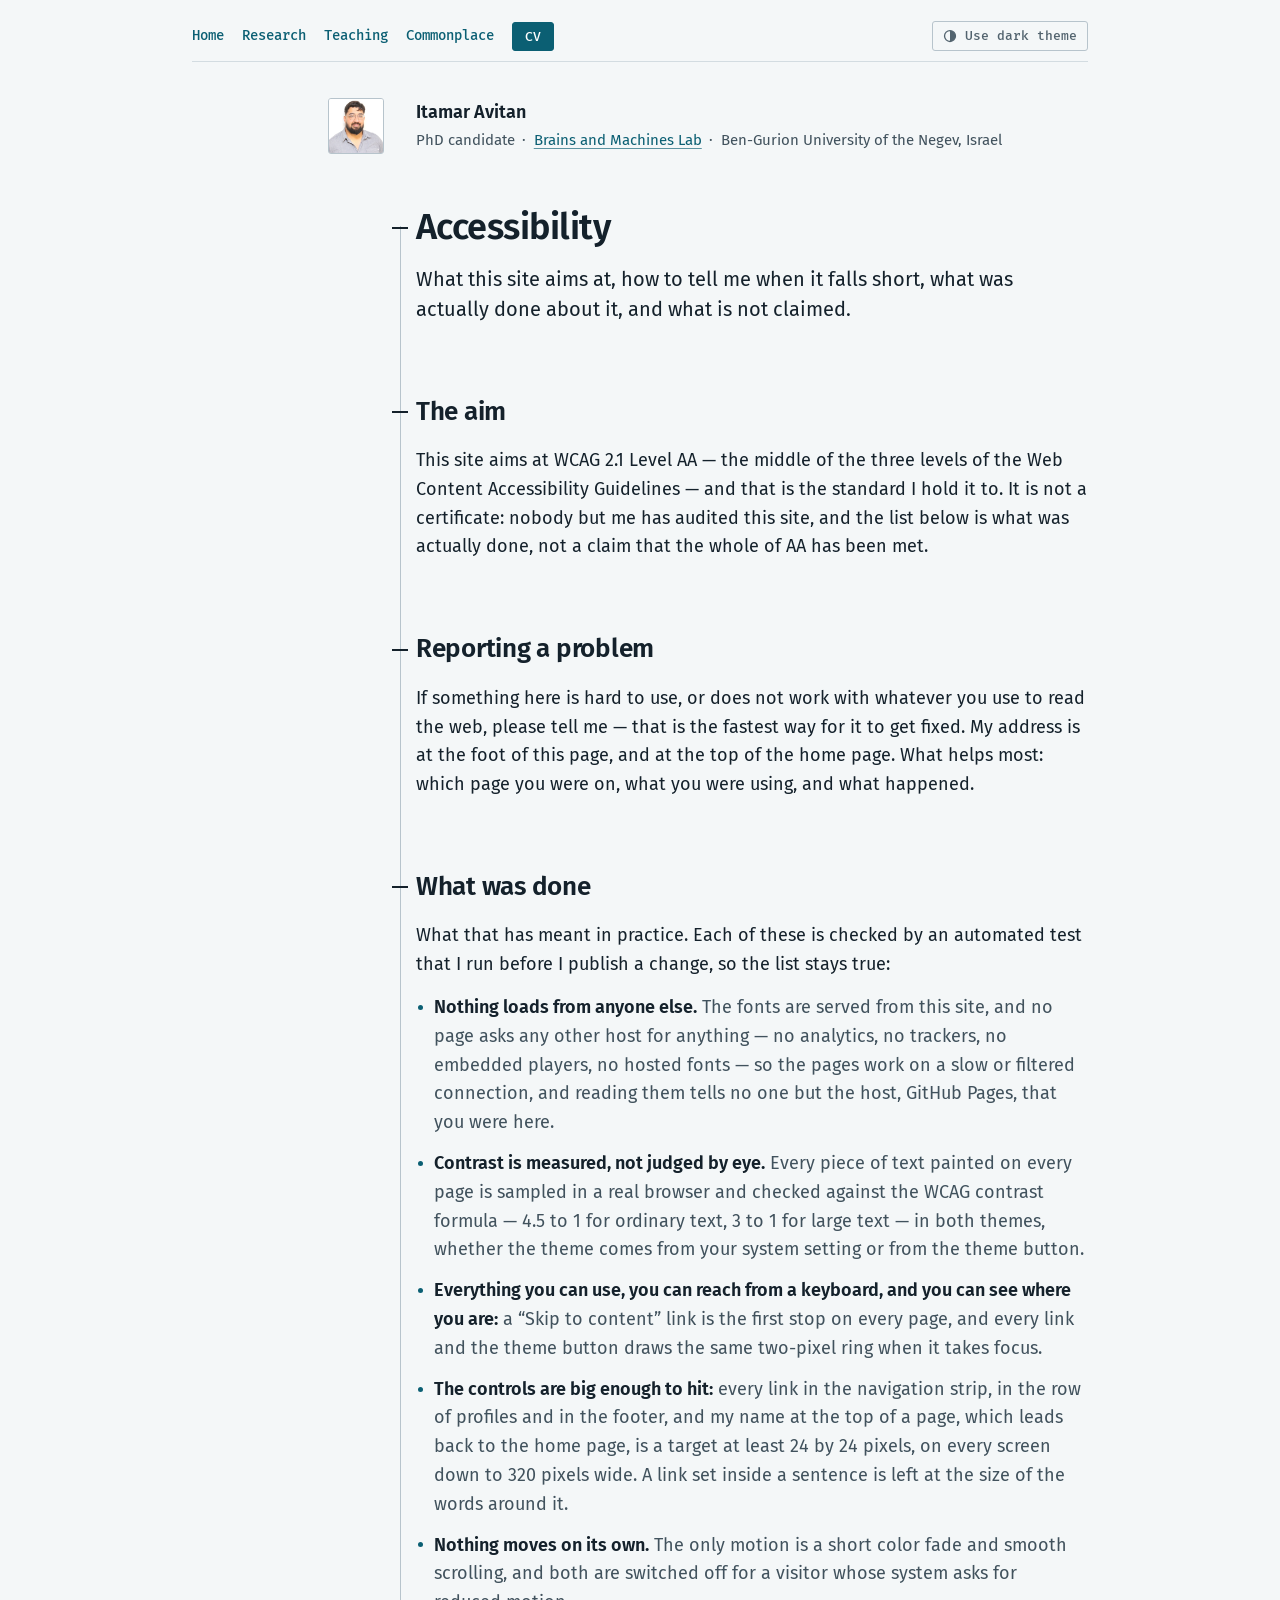
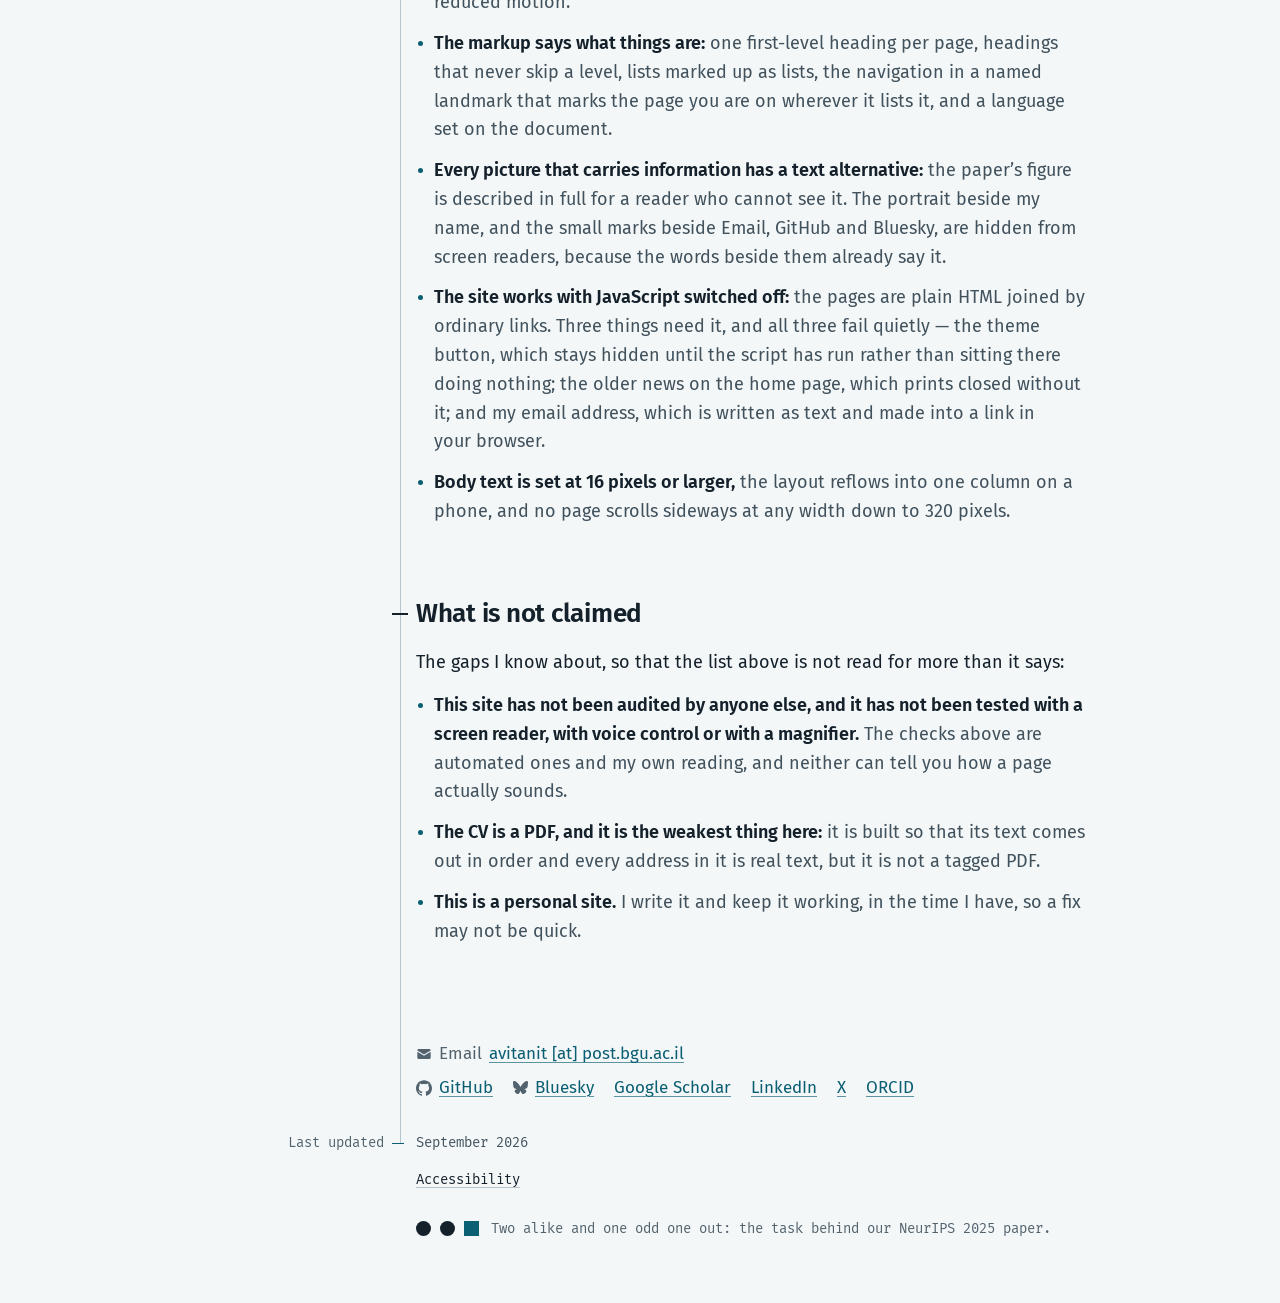
==== commit caf390ba: "polish(WP-S21): "Home" leaves the strip on a phone, and the name at the top of every other page is t" ====
--- a/accessibility/index.html
+++ b/accessibility/index.html
@@ -132,7 +132,7 @@
     <div class="topstrip">
       <nav class="sitenav" aria-label="Pages">
         <ul role="list">
-          <li><a href="../">Home</a></li>
+          <li class="sitenav__home"><a href="../">Home</a></li>
           <li><a href="../research/">Research</a></li>
           <li><a href="../teaching/">Teaching</a></li>
           <li><a href="../commonplace/">Commonplace</a></li>
@@ -148,7 +148,7 @@
     <div class="byline inset">
       <p class="byline__who">
         <picture><source srcset="../img/portrait-400.webp" type="image/webp"><img src="../img/portrait-800.jpg" width="36" height="36" alt=""></picture>
-        <span>Itamar Avitan</span>
+        <a class="byline__home" href="../">Itamar Avitan<span class="vh"> (home page)</span></a>
       </p>
       <ul class="role" role="list">
         <li>PhD candidate</li>
@@ -187,9 +187,9 @@
           <li><strong class="lead">Nothing loads from anyone else.</strong> The fonts are served from this site, and no page asks any other host for anything — no analytics, no trackers, no embedded players, no hosted fonts — so the pages work on a slow or filtered connection, and reading them tells no one but the host, GitHub Pages, that you were here.</li>
           <li><strong class="lead">Contrast is measured, not judged by eye.</strong> Every piece of text painted on every page is sampled in a real browser and checked against the WCAG contrast formula — 4.5 to 1 for ordinary text, 3 to 1 for large text — in both themes, whether the theme comes from your system setting or from the theme button.</li>
           <li><strong class="lead">Everything you can use, you can reach from a keyboard, and you can see where you are:</strong> a “Skip to content” link is the first stop on every page, and every link and the theme button draws the same two-pixel ring when it takes focus.</li>
-          <li><strong class="lead">The controls are big enough to hit:</strong> every link in the navigation strip, in the row of profiles and in the footer is a target at least 24 by 24 pixels, on every screen down to 320 pixels wide. A link set inside a sentence is left at the size of the words around it.</li>
+          <li><strong class="lead">The controls are big enough to hit:</strong> every link in the navigation strip, in the row of profiles and in the footer, and my name at the top of a page, which leads back to the home page, is a target at least 24 by 24 pixels, on every screen down to 320 pixels wide. A link set inside a sentence is left at the size of the words around it.</li>
           <li><strong class="lead">Nothing moves on its own.</strong> The only motion is a short color fade and smooth scrolling, and both are switched off for a visitor whose system asks for reduced motion.</li>
-          <li><strong class="lead">The markup says what things are:</strong> one first-level heading per page, headings that never skip a level, lists marked up as lists, the navigation in a named landmark with the current page marked, and a language set on the document.</li>
+          <li><strong class="lead">The markup says what things are:</strong> one first-level heading per page, headings that never skip a level, lists marked up as lists, the navigation in a named landmark that marks the page you are on wherever it lists it, and a language set on the document.</li>
           <li><strong class="lead">Every picture that carries information has a text alternative:</strong> the paper’s figure is described in full for a reader who cannot see it. The portrait beside my name, and the small marks beside Email, GitHub and Bluesky, are hidden from screen readers, because the words beside them already say it.</li>
           <li><strong class="lead">The site works with JavaScript switched off:</strong> the pages are plain HTML joined by ordinary links. Three things need it, and all three fail quietly — the theme button, which stays hidden until the script has run rather than sitting there doing nothing; the older news on the home page, which prints closed without it; and my email address, which is written as text and made into a link in your browser.</li>
           <li><strong class="lead">Body text is set at 16 pixels or larger,</strong> the layout reflows into one column on a phone, and no page scrolls sideways at any width down to 320 pixels.</li>
--- a/style.css
+++ b/style.css
@@ -5,7 +5,7 @@
    them and works as a time axis: a 2px ink tick marks each section, a 1px
    accent tick crosses the axis at every dated entry. On the front door the
    rule starts at Now: About and the featured paper are not dated and stand
-   on plain paper (controller decision C5 item 17, 2026-09-26; the laptop
+   on plain paper (controller decision C5 item 17, 2026-09-25; the laptop
    block's note on main.opens-plain).
 
    Four pages now, not one scroll (2026-09-21). The navigation strip at the top
@@ -251,13 +251,14 @@
   padding-block: 1rem var(--strip-pad);
   border-bottom: 1px solid var(--rule);
 }
-/* The row gap is wider than the tick is long. On a phone the five items have the whole line to themselves
-   now that the theme button stands in the colophon there (the phone block below; deep review 2026-09-25,
-   PA-04), and the strip is one line from 356px up. Below that -- 320 to 352px -- the CV chip alone drops
-   to a second line, and the tick under a link on the first line then hangs into the gap under it;
-   1.125rem of gap against 0.6875rem of overhang keeps it clear of the line below, so it still reads as an
-   underline and never lands on another link. From 45rem up the strip is one line and the tick lies on the
-   hairline, which is the point of it. */
+/* The row gap is wider than the tick is long. On a phone the strip has the whole line to itself now that
+   the theme button stands in the colophon there (the phone block below; deep review 2026-09-25, PA-04) and
+   "Home" is left out of it (the same block; the name at the top of every other page is the link home), so
+   the strip is one line at every width from 320px up, and the tick lies on the hairline, which is the point
+   of it. Should the strip ever wrap again -- a longer page name, or text enlarged past 200% on the
+   narrowest phone -- the tick under a link on the first line hangs into the gap under it, and 1.125rem of
+   gap against 0.6875rem of overhang keeps it clear of the line below, so it still reads as an underline
+   and never lands on another link. */
 .sitenav ul {
   display: flex;
   flex-wrap: wrap;
@@ -362,15 +363,45 @@
 
 /* ---------- The byline: whose site this is, on every page but the home page ----------
    The name and the role line, under the same portrait, small. The bio is said once, at home; this is only the
-   label on the folder. The name is not a link: "Home" is the first item of the strip directly above it. */
+   label on the folder. The name is the link home (controller decision C5 item 16 under owner ruling 18,
+   2026-09-25; it used to be plain text, with "Home" in the strip as the one way back), and on a phone,
+   where the strip drops "Home", it is the only one. It is set in ink with no underline, so the identity
+   does not read as a control, and takes an ink underline -- not the accent -- when pointed at or focused.
+   The portrait is part of the same target: the link's overlay (::before) reaches over the picture and the
+   gap between them, the way the profile links widen "X" without widening its box, so a tap on the portrait
+   goes home and there is still one link. On a phone the overlay is the byline row itself -- the <p> is the
+   positioned box, shrunk to its content so the target ends at the name -- and from 45rem, where that <p>
+   is display: contents and has no box, the overlay is placed on .byline over the portrait's own rectangle
+   (the block below). One pixel of padding above and below the name, taken back by the margin so nothing
+   moves, brings the link's own box to 24px, the rule every navigation link on this site is held to. */
 .byline { margin-top: 1.5rem; }
 .byline__who {
+  position: relative;
   display: flex;
   align-items: center;
   gap: 0.5rem;
+  width: fit-content;
+  max-width: 100%;
   font-size: 1rem;
   font-weight: 600;
   line-height: 1.4;
+}
+.byline__home {
+  padding-block: 0.0625rem;
+  margin-block: -0.0625rem;
+  color: var(--ink);
+  text-decoration: none;
+}
+.byline__home:hover, .byline__home:focus-visible {
+  color: var(--ink);
+  text-decoration: underline;
+  text-decoration-thickness: 1px;
+  text-decoration-color: currentColor;
+}
+.byline__home::before {
+  content: "";
+  position: absolute;
+  inset: 0;
 }
 .byline__who picture { display: block; flex: none; }
 .byline__who img {
@@ -659,7 +690,7 @@
 .log--kind .kind { min-height: 1.5rem; }
 .log--kind .what { clear: left; }
 /* The kind is a label, not a badge: small uppercase mono in the muted colour of the dates, the register of
-   the card's "Summary" run-in. Boxed, twelve of the site's fourteen boxes were not venues, the teaching
+   the card's run-in labels. Boxed, twelve of the site's fourteen boxes were not venues, the teaching
    gutter was a column of form fields, and "Contributed talk and poster" wrapped inside its box into a
    two-line 192x41px block (DS-03). Unboxed it wraps as two right-aligned lines of text. Muted on the page is
    5.79:1 light and 7.38:1 dark, which the contrast suite checks. */
@@ -765,11 +796,18 @@
 .older > .log { margin-top: 0.625rem; }
 
 /* ---------- Paper card ---------- */
+/* container-type: on a phone the card answers the container query of its resource rows below (there the
+   body is display: contents and has no box to ask; the card's content box is the column the rows have). From
+   45rem up the body is a box of its own and is the container instead (the desktop block), as the home
+   page's .feature__body is for its strip: asked of the whole card, gutter included, the query said "wide
+   enough" at 720-750px with the text at 200%, where the body column is ten rem, and the rows ran 4-19px
+   past the viewport in both engines (WP-S18's own sweep). */
 .paper {
   padding: 1.25rem 1rem 1.375rem;
   background: var(--surface);
   border: 1px solid var(--rule-strong);
   border-radius: 4px;
+  container-type: inline-size;
 }
 .paper + .paper { margin-top: 1.5rem; }
 .paper__badges { display: flex; flex-wrap: wrap; gap: 0.375rem; margin-bottom: 0.75rem; }
@@ -827,7 +865,47 @@
 }
 .buttons { display: flex; flex-wrap: wrap; align-items: center; gap: 0.25rem 1.125rem; margin-top: 1.125rem; }
 .buttons li { display: flex; }
-/* The depth blocks under the Summary (deep review 2026-09-25, WP-S3). The diagram is a strip of four marks,
+/* The card's links grouped by what a reader does with them (controller decision C4 under owner ruling 18,
+   2026-09-26; external review 3 §23): three rows, Read / Reproduce / Watch, each a small mono label and its
+   buttons -- the route through the paper's resources read top to bottom, where one string of five links
+   read as none in particular. The label takes the run-in's face and size in the muted grey of the gutter
+   labels, so the accent stays with the links and the argument's own labels below; the buttons keep their one
+   style. Each row is a grid of label and list when the card is wide enough for the widest label beside the
+   widest button (the query below: "Reproduce" and "NeurIPS 2025 video" need about 14rem at the phone's 13px
+   mono), and the list wraps inside its cell; narrower than that -- a 320px phone with the reader's text at
+   150% or more, or the ten-rem body column of a 720px window at 200% -- the label stands above its buttons,
+   so nothing ever runs past the card. A container query, not a media query, because the failing case is the
+   text size, which a media query cannot see; the container is the body column from 45rem up and the card
+   on a phone (see the note over .paper). The label column is one column for the three rows: see below. */
+.buttons--grouped { display: grid; }   /* the rows' own padding is their air; a gap cost the page 8px it did not have */
+/* li.buttons__group, not .buttons__group: `.buttons li { display: flex }` above outranks a lone class, and
+   until the review of WP-S18 (2026-09-26) each row was that flex line -- the label beside its list because
+   a flex row puts it there, the grid below never in effect, the label column never sized. */
+li.buttons__group { display: grid; gap: 0 0.75rem; align-items: baseline; }
+.buttons__group .buttons { margin-top: 0; min-width: 0; }
+.buttons__use {
+  padding-block: 0.5625rem;
+  font: 500 0.75rem/1 var(--mono);
+  letter-spacing: 0.04em;
+  text-transform: uppercase;
+  color: var(--muted);
+}
+/* The three rows share one label column, so their first links stand on one left edge (review of WP-S18,
+   2026-09-26: as three separate grids, each with its own max-content column, "Paper", "Code" and "NeurIPS
+   2025 video" started at three x positions at every width from 320 to 1440, a ragged edge that read as
+   unintended). The outer list holds the two columns and each row lays its label and list into them by
+   subgrid (Chromium 117, Safari 16, Firefox 71). An engine without subgrid keeps each row's own two
+   columns, the first declaration below, and gives the label the widest label's width as its minimum:
+   4.33rem is "Reproduce" at 0.75rem Fira Mono with its letter-spacing (69.13px at a 16px root, measured
+   in Chromium and WebKit) and a hair over, so the edge is one there too, and scales with the text. */
+@container (min-width: 16rem) {
+  .buttons--grouped { grid-template-columns: max-content minmax(0, 1fr); column-gap: 0.75rem; }
+  li.buttons__group { grid-column: 1 / -1; grid-template-columns: max-content minmax(0, 1fr); grid-template-columns: subgrid; }
+}
+@supports not (grid-template-columns: subgrid) {
+  @container (min-width: 16rem) { .buttons__use { min-width: 4.33rem; } }
+}
+/* The diagram under the card's Test block (deep review 2026-09-25, WP-S3; under Test since WP-S18). A strip of four marks,
    each captioned by one stage with a visible counter: four columns of 8.5rem in the card body at laptop width
    (4 x 136 + 3 x 24 = 616px in a 672px body), two rows of two on a phone, one column once the reader's text
    is large enough that a column would not fit. The auto-fit form with min(..., 100%) is the one grid that
@@ -894,13 +972,17 @@
   border-radius: 3px;
 }
 
-/* ---------- Quotes: lines copied out, dated like everything else ----------
-   Body face, body size, body colour: a quotation is not a heading and must not read as one -- the paper's
-   title is the only large title on the page. The quotation marks are part of the text in site.yaml, so a
-   reader who copies a line gets them too; text-indent hangs the opening one into the margin, which keeps the
-   quoted words on the same left edge as every other column of prose on the page. */
+/* ---------- Reading: the commonplace, one line at a time ----------
+   The line first, then its source, then one note (a reading room: external review 3 §24; controller decision
+   C2 under owner ruling 18, 2026-09-25). The entries are not dated in a gutter -- the year is in the source
+   line -- so they are not log rows: on a laptop the list stands in the text column by its inset, with no date
+   beside it and no tick of its own; on a phone it draws no rule of its own, and the quotation takes the whole
+   measure. Body face, and on a phone body size: a quotation is not a heading and must not read as one -- the
+   paper's title is the only large title on the site. The quotation marks are part of the text in site.yaml,
+   so a reader who copies a line gets them too; text-indent hangs the opening one into the margin, which keeps
+   the quoted words on the same left edge as every other column of prose on the page. */
 .quote blockquote { margin: 0; font-size: 1.0625rem; line-height: 1.55; }
-.quote blockquote p { text-indent: -0.42em; }
+.quote blockquote p { text-indent: -0.42em; text-wrap: pretty; }   /* no one-word last line: the source and the note already ask for the same */
 
 /* Then the source, then the context. Each is a step down in size and a step lighter in colour, and the step
    away from the block above it is wider than the space its own lines leave between themselves, so the change
@@ -915,7 +997,7 @@
   color: var(--ink-2);
   text-wrap: pretty;
 }
-/* the dash is drawn, not read: the empty alternative text keeps it out of the attribution's accessible
+/* the dash is drawn, not read: the empty alternative text keeps it out of the source line's accessible
    text, as the role line's dots are kept out of the role line's (PA-05) */
 .quote__by::before { content: "\2014\00A0" / ""; }
 .quote__note {
@@ -925,12 +1007,12 @@
   color: var(--muted);
   text-wrap: pretty;
 }
-/* The permalink: a small "§" at the end of the attribution, in the mono of the gutter labels and their muted
-   colour, lifting to the link colour when pointed at or focused. Always painted -- a keyboard or a finger
+/* The permalink: a small "§" at the end of the source line, in the mono face the site's dates and badges
+   use and their muted colour, lifting to the link colour when pointed at or focused. Always painted -- a keyboard or a finger
    cannot hover. The padding is what makes a one-glyph link a 24px target (WCAG 2.2 SC 2.5.8): the box is
    padded all round rather than widened by the overlay the profile row uses, because here nothing stands to
    its right to keep a rhythm with. Measured: the "§" is 7.8px wide at 13px, so 0.5rem a side left a 23.8px
-   box; 0.5625rem a side makes it 25.8. Inline padding, so the attribution's line height does not grow. */
+   box; 0.5625rem a side makes it 25.8. Inline padding, so the source line's line height does not grow. */
 .quote__link {
   margin-left: 0.5rem;
   padding: 0.5rem 0.5625rem;
@@ -939,20 +1021,25 @@
   text-decoration: none;
 }
 .quote__link:hover, .quote__link:focus-visible { color: var(--accent); text-decoration: underline; }
-/* The entry a permalink lands on stands on a panel of the accent tint. The panel is the whole row, so the
-   date in the gutter, the quotation with its hanging mark, the source and the note all sit on it and nothing
-   has to keep clear of it. A ring around .what alone (the plan's CSS) could not: on a laptop its left stroke
-   ran through the opening mark that hangs 0.42em into the margin, and on a phone its top stroke crossed the
-   date that stacks above the entry (review of WP-S4, 2026-09-25). The box-shadow spread is the panel's
-   padding without a layout change, so the page does not jump when it lands: 0.625rem stays inside the row's
-   own air (rows are 1.75rem apart), clears the hanging mark on a phone (0.42em of 17px is 7.1px) and, at
-   320px, keeps 10px of the page's padding on the right and stops short of the rule on the left. The rule
-   and the ticks are positioned above the panel and run over it, as they run over the page. The colour is a
-   token, not a color-mix(), so the contrast test can read it back as an opaque rgb(); every text on the
-   panel keeps 4.5:1 in both themes. tests/test_browser.py measures all of this. */
-.row:target { background: var(--target-tint); box-shadow: 0 0 0 0.625rem var(--target-tint); border-radius: 2px; }
-/* and the step between two quotations is larger again than any step inside one */
-.log--quotes > .row + .row { margin-top: 1.75rem; }
+/* The entry a permalink lands on stands on a panel of the accent tint. The panel is the whole entry, so the
+   quotation with its hanging mark, the source and the note all sit on it and nothing has to keep clear of it.
+   A ring around the text alone (the plan's CSS) could not: its left stroke ran through the opening mark that
+   hangs 0.42em into the margin (review of WP-S4, 2026-09-25). The box-shadow spread is the panel's padding
+   without a layout change, so the page does not jump when it lands: 0.625rem stays inside the entry's own air
+   (entries are 1.75rem apart here), clears the hanging mark on a phone (0.42em of 17px is 7.1px) and, at
+   320px, keeps 10px of the page's padding on the right. On a laptop the entry's left edge is the text's and
+   the mark hangs 9.2px at 22px, so the spread steps up there (the laptop block below). The colour is a token,
+   not a color-mix(), so the contrast test can read it back as an opaque rgb(); every text on the panel keeps
+   4.5:1 in both themes. tests/test_browser.py measures all of this. */
+.entry:target { background: var(--target-tint); box-shadow: 0 0 0 0.625rem var(--target-tint); border-radius: 2px; }
+/* and the step between two entries is larger again than any step inside one */
+.reading > .entry + .entry { margin-top: 1.75rem; }
+/* The work's title is the link to a free text of the work where site.yaml gives one (the three Doyle lines,
+   Project Gutenberg): set like a title link elsewhere on the site -- the text's own colour with the accent
+   under it, the accent itself when pointed at or focused -- so the source line stays quieter than the
+   quotation above it and the three links do not become the loudest thing on the page. */
+.quote__source { color: inherit; text-decoration-color: color-mix(in srgb, var(--accent) 65%, transparent); }
+.quote__source:hover, .quote__source:focus-visible { color: var(--accent-strong); text-decoration-color: currentColor; }
 
 /* ---------- Footer ---------- */
 .colophon { padding-block: 3.25rem 3rem; }
@@ -1004,13 +1091,19 @@
      two lines from 320 to 430px, five lines at 200% text, where the strip was 70% of the screen (deep
      review 2026-09-25, PA-04). On a phone it stands in the colophon instead, labelled in full, beside the
      link about the site (the rules further down), and the navigation has the line to itself: one line and
-     60px tall from 356px up (spread across it on a phone; the block after this one), two lines only at
-     320-352px, the CV chip alone on the second. The system setting is followed until a visitor chooses, so
-     the one control a phone visitor rarely needs is no longer the first thing on the page. "Home" stays in
-     the strip on a phone: dropping it, with the name above each page as the way home, is the owner's
-     question (Q-L). A basis of 0 on the nav lets it take the whole line and wrap inside itself, which is
-     where any wrapping belongs. */
+     60px tall (spread across it on a phone; the block after this one). The system setting is followed until
+     a visitor chooses, so the one control a phone visitor rarely needs is no longer the first thing on the
+     page. "Home" leaves the strip on a phone as well (controller decision C5 item 16 under owner ruling
+     18, 2026-09-25): with it the strip still wrapped at 320-352px, the CV chip alone on a second line, and
+     ran to four lines at 200% text on a 390px phone; without it the four items are one line from 320px up
+     and, at 200% text, two lines from 350px (one item a line at 320-344, where each is wider than half the
+     screen). The name at the top of every other page is the link home there (the
+     byline, above), as it is at every width; on the home page itself nothing needs to lead home. The
+     markup keeps all five links on every page -- this is paint, and a laptop still shows "Home". A basis
+     of 0 on the nav lets it take the whole line and wrap inside itself, which is where any wrapping
+     belongs. */
   .topstrip > .toggle { display: none; }
+  .sitenav__home { display: none; }
   .sitenav { flex: 1 1 0; min-width: 0; }
   /* The colophon's button: the row's own mono register at the row's own size, a button's box (28.8px tall,
      above the 24px a target needs) on the row's text line, and its label painted -- it is the one place
@@ -1092,13 +1185,13 @@
   .paper .buttons { order: 4; }
   .paper__fig { order: 5; float: none; width: 13rem; max-width: 100%; margin: 1.125rem 0 0; }
   .paper .tldr { order: 6; }
-  /* the depth blocks share the summary's slot, so DOM order keeps Summary -> How -> the diagram -> What we
-     found -> the open questions; the citation closes the card */
+  /* the argument's blocks and the strip share one slot, so DOM order keeps Question -> Setup -> Test -> the
+     diagram -> Result -> Scope -> the open questions; the citation closes the card */
   .paper .recovery-diagram, .paper .open { order: 6; }
   .paper .cite { order: 7; }
 }
 
-/* The five items spread across the line only where the line is tight -- a phone. From 30rem (480px) the
+/* The items spread across the line only where the line is tight -- a phone. From 30rem (480px) the
    laptop's 18px gap fits on one line, and a split-screen laptop window (640px is half of 1280) keeps the
    strip's own rhythm rather than a stretched tab bar the site uses nowhere else (WP-S9 review). */
 @media (max-width: 29.99rem) {
@@ -1120,8 +1213,16 @@
      right edge on the gutter's edge like the masthead's plate, spanning the two rows beside it, and the name
      and the role line take the text column, the name's foot on the row seam. The <p> around portrait and
      name becomes display: contents so its two children are grid items of their own; a paragraph role is all
-     it gives up. 56px, from the 400px source, is sharp. Phones keep the chip. */
+     it gives up. 56px, from the 400px source, is sharp. Phones keep the chip.
+     The link home (the name) is one of those grid items. Its overlay, which lets a tap on the portrait go
+     home, cannot be placed from the <p> here -- display: contents leaves it no box -- so the byline is the
+     positioned box, and the overlay is set on the portrait's own rectangle: 3.5rem square, its right edge
+     on the gutter's edge, centred on the byline as the picture is (it spans both rows and the grid centres
+     it), plus the gap, so the target runs unbroken from the picture's left edge into the name. The link's
+     own box hugs the name (justify-self): stretched across the column, as a grid item is by default, its
+     focus ring ran to the column's right edge and a click on the empty paper beside the name went home. */
   .byline.inset {
+    position: relative;
     margin-left: 0;
     display: grid;
     grid-template-columns: var(--gutter) minmax(0, 1fr);
@@ -1131,7 +1232,15 @@
   .byline__who { display: contents; }
   .byline__who picture { grid-column: 1; grid-row: 1 / span 2; justify-self: end; }
   .byline__who img { width: 3.5rem; height: 3.5rem; }
-  .byline__who span { grid-column: 2; grid-row: 1; align-self: end; font-size: 1.125rem; font-weight: 600; line-height: 1.3; }
+  .byline__home { grid-column: 2; grid-row: 1; align-self: end; justify-self: start; font-size: 1.125rem; font-weight: 600; line-height: 1.3; }
+  .byline__home::before {
+    inset: auto;
+    top: 50%;
+    left: calc(var(--gutter) - 3.5rem);
+    width: calc(3.5rem + var(--gap));
+    height: 3.5rem;
+    transform: translateY(-50%);
+  }
   .byline .role { grid-column: 2; grid-row: 2; align-self: start; }
 
   .masthead {
@@ -1168,7 +1277,7 @@
     width: 1px;
     background: var(--spine);
   }
-  /* The front door opens on plain paper (controller decision C5 item 17 under owner ruling 18, 2026-09-26:
+  /* The front door opens on plain paper (controller decision C5 item 17 under owner ruling 18, 2026-09-25:
      the rule is kept where the content is dated and dropped where it is not; external review 2 §7 asked for
      About to read as prose and the featured paper as a visual explanation). main draws no rule there; each
      ruled section -- Now, News, the invitations -- draws its own stretch instead, reaching up through the
@@ -1310,7 +1419,7 @@
   .paper__fig { margin: 0.875rem 0 0; }
   /* in the gutter every label is set against the margin rule, the caption under its plate included */
   .paper__fig figcaption { text-align: right; }
-  .paper__body { grid-column: 2; }
+  .paper__body { grid-column: 2; container-type: inline-size; }   /* the resource rows ask the body, not the card: see .paper */
 
   /* The quotations are the reason the commonplace page exists, so on anything wider than a phone they take
      one step up from the prose they are set among: 20px against the 17px of the note under them and of the
@@ -1318,14 +1427,20 @@
      longer the same size as its own footnote, which left the loudest thing on the page the word
      "Commonplace". The phone stays as it was: at 400px the measure cannot afford the step. */
   .quote blockquote { font-size: 1.25rem; line-height: 1.5; }
-  /* On this page the tick meets the rule and stops instead of crossing it. Every row opens with a quotation
-     mark hung 0.42em into the margin -- at 22px, 6.8px right of the rule -- and a tick that ran 4px past the
-     rule left 2.8px between the two, so "2003 --“" read as one glyph on every row (DS-06). Ten pixels ending
-     on the rule give the mark about 7px of air. And the list stands 2.25rem under the intro (it collapses
-     with the intro's own 1.5rem to 36px), wider than the step between two quotations, so the first quotation
-     opens the collection rather than hanging off the intro. */
-  .log--quotes > .row > .when::after { right: calc(var(--gap) / -2); width: 0.625rem; }
-  .log--quotes { margin-top: 2.25rem; }
+  /* The reading room on a laptop: the entries stand in the text column, with no date beside them and no tick
+     of their own, and the margin rule runs past them from the title's tick to "Last updated" as the page's
+     quiet spine (decided by render in both themes against a page with no rule at all: without it the title's
+     tick and the colophon's segment stood on nothing, and the column lost the left edge every other page
+     has). The opening mark, hung 0.42em into the margin, keeps about 7px of air from the rule at 22px. The
+     list stands 2.25rem under the intro (it collapses with the intro's own 1.5rem to 36px) and the entries
+     2.25rem apart, wider than any step inside one. The source and the note take a shorter measure than the
+     quotation -- 36rem against the column's 42rem -- so the apparatus reads as subordinate to the line it
+     places (external review 3 §24). The landing panel's spread steps up to 0.875rem: the entry's left edge
+     is the text's here, and 0.625rem left the mark 0.8px inside the panel's edge. */
+  .reading { margin-top: 2.25rem; }
+  .reading > .entry + .entry { margin-top: 2.25rem; }
+  .quote__by, .quote__note { max-width: 36rem; }
+  .entry:target { box-shadow: 0 0 0 0.875rem var(--target-tint); }
 
   /* the rule ends at the last tick: "Last updated" */
   .colophon { padding-block: 4.5rem 4rem; }
@@ -1480,6 +1595,7 @@
      diagram with its mark, the open questions -- and a list stays with the label over it. A row of a log and
      a quotation never break inside. */
   .paper__aside, .paper .tldr, .recovery-diagram li, .paper .open, .log > .row, .quote { break-inside: avoid; }
+  .buttons__group { break-inside: avoid; }
   .paper .recovery-diagram, .paper .open { break-before: avoid; }
   h2, h3 { break-after: avoid; }
 }
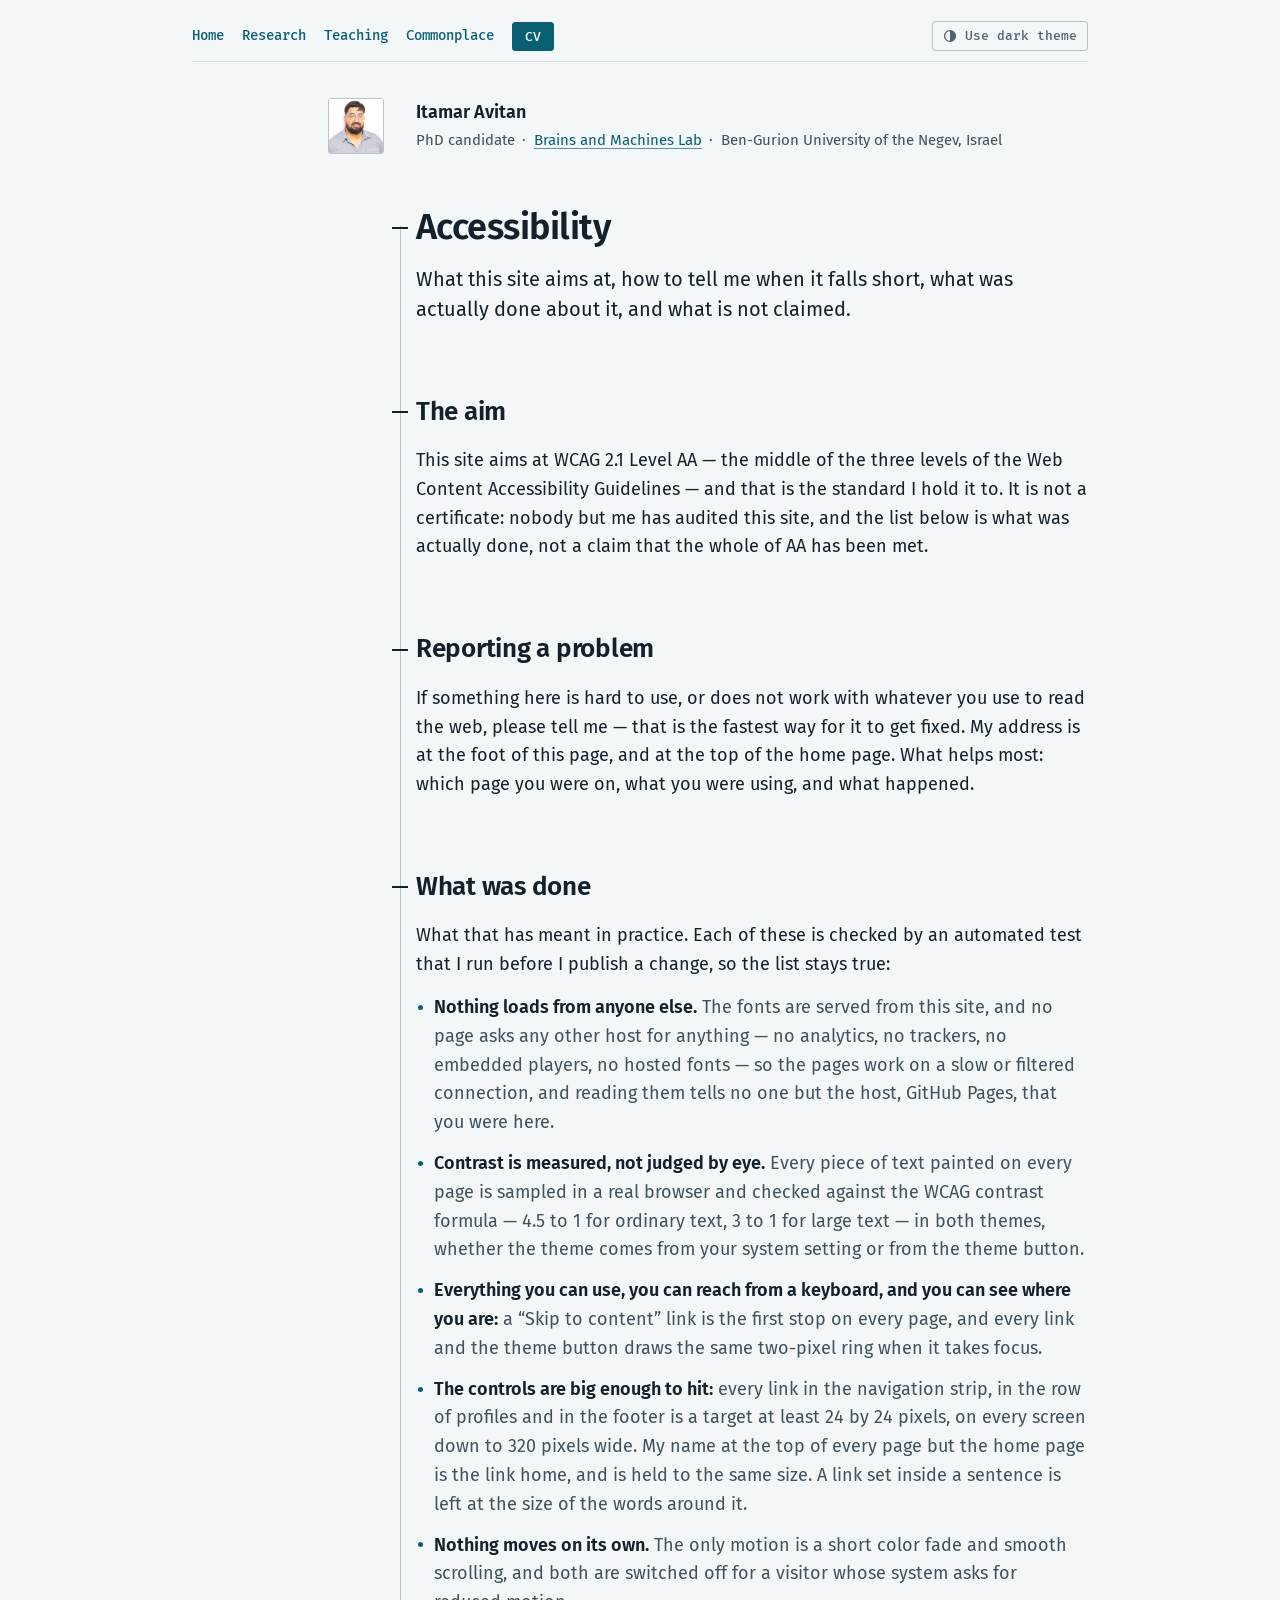
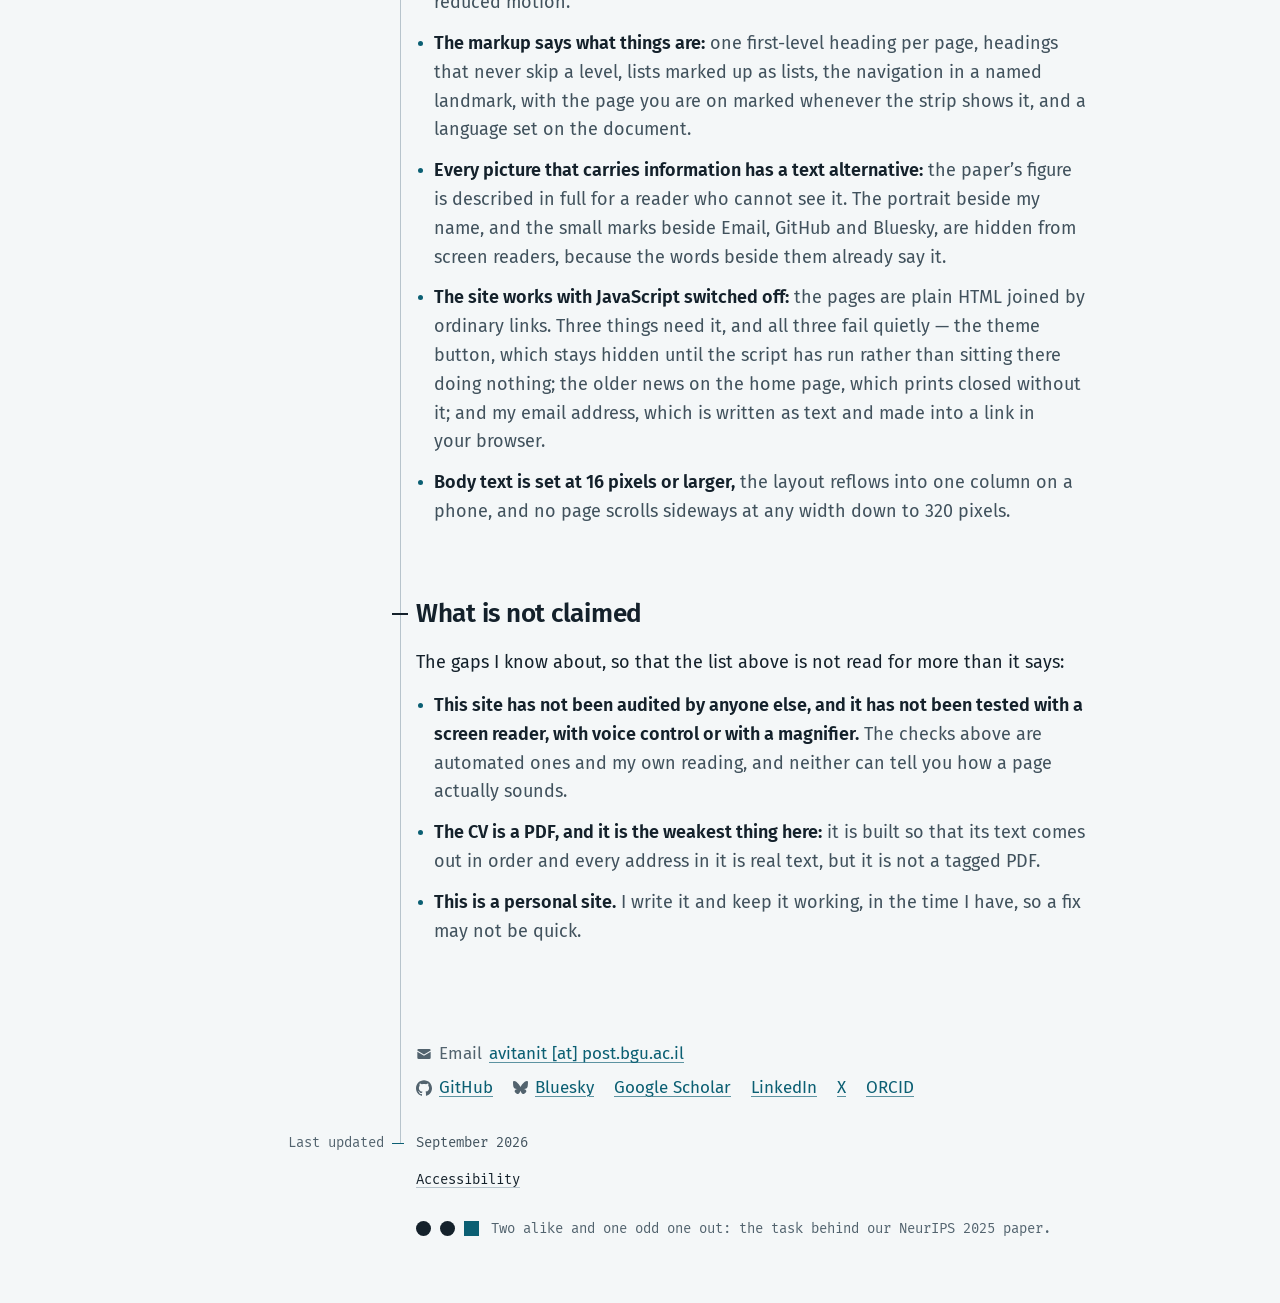
==== commit b17cc4d7: "polish(WP-S21): review fixes Built (the review of caf390b: 2 should_fix, 1 nit taken; 2 nits no chan" ====
--- a/accessibility/index.html
+++ b/accessibility/index.html
@@ -187,9 +187,9 @@
           <li><strong class="lead">Nothing loads from anyone else.</strong> The fonts are served from this site, and no page asks any other host for anything — no analytics, no trackers, no embedded players, no hosted fonts — so the pages work on a slow or filtered connection, and reading them tells no one but the host, GitHub Pages, that you were here.</li>
           <li><strong class="lead">Contrast is measured, not judged by eye.</strong> Every piece of text painted on every page is sampled in a real browser and checked against the WCAG contrast formula — 4.5 to 1 for ordinary text, 3 to 1 for large text — in both themes, whether the theme comes from your system setting or from the theme button.</li>
           <li><strong class="lead">Everything you can use, you can reach from a keyboard, and you can see where you are:</strong> a “Skip to content” link is the first stop on every page, and every link and the theme button draws the same two-pixel ring when it takes focus.</li>
-          <li><strong class="lead">The controls are big enough to hit:</strong> every link in the navigation strip, in the row of profiles and in the footer, and my name at the top of a page, which leads back to the home page, is a target at least 24 by 24 pixels, on every screen down to 320 pixels wide. A link set inside a sentence is left at the size of the words around it.</li>
+          <li><strong class="lead">The controls are big enough to hit:</strong> every link in the navigation strip, in the row of profiles and in the footer is a target at least 24 by 24 pixels, on every screen down to 320 pixels wide. My name at the top of every page but the home page is the link home, and is held to the same size. A link set inside a sentence is left at the size of the words around it.</li>
           <li><strong class="lead">Nothing moves on its own.</strong> The only motion is a short color fade and smooth scrolling, and both are switched off for a visitor whose system asks for reduced motion.</li>
-          <li><strong class="lead">The markup says what things are:</strong> one first-level heading per page, headings that never skip a level, lists marked up as lists, the navigation in a named landmark that marks the page you are on wherever it lists it, and a language set on the document.</li>
+          <li><strong class="lead">The markup says what things are:</strong> one first-level heading per page, headings that never skip a level, lists marked up as lists, the navigation in a named landmark, with the page you are on marked whenever the strip shows it, and a language set on the document.</li>
           <li><strong class="lead">Every picture that carries information has a text alternative:</strong> the paper’s figure is described in full for a reader who cannot see it. The portrait beside my name, and the small marks beside Email, GitHub and Bluesky, are hidden from screen readers, because the words beside them already say it.</li>
           <li><strong class="lead">The site works with JavaScript switched off:</strong> the pages are plain HTML joined by ordinary links. Three things need it, and all three fail quietly — the theme button, which stays hidden until the script has run rather than sitting there doing nothing; the older news on the home page, which prints closed without it; and my email address, which is written as text and made into a link in your browser.</li>
           <li><strong class="lead">Body text is set at 16 pixels or larger,</strong> the layout reflows into one column on a phone, and no page scrolls sideways at any width down to 320 pixels.</li>
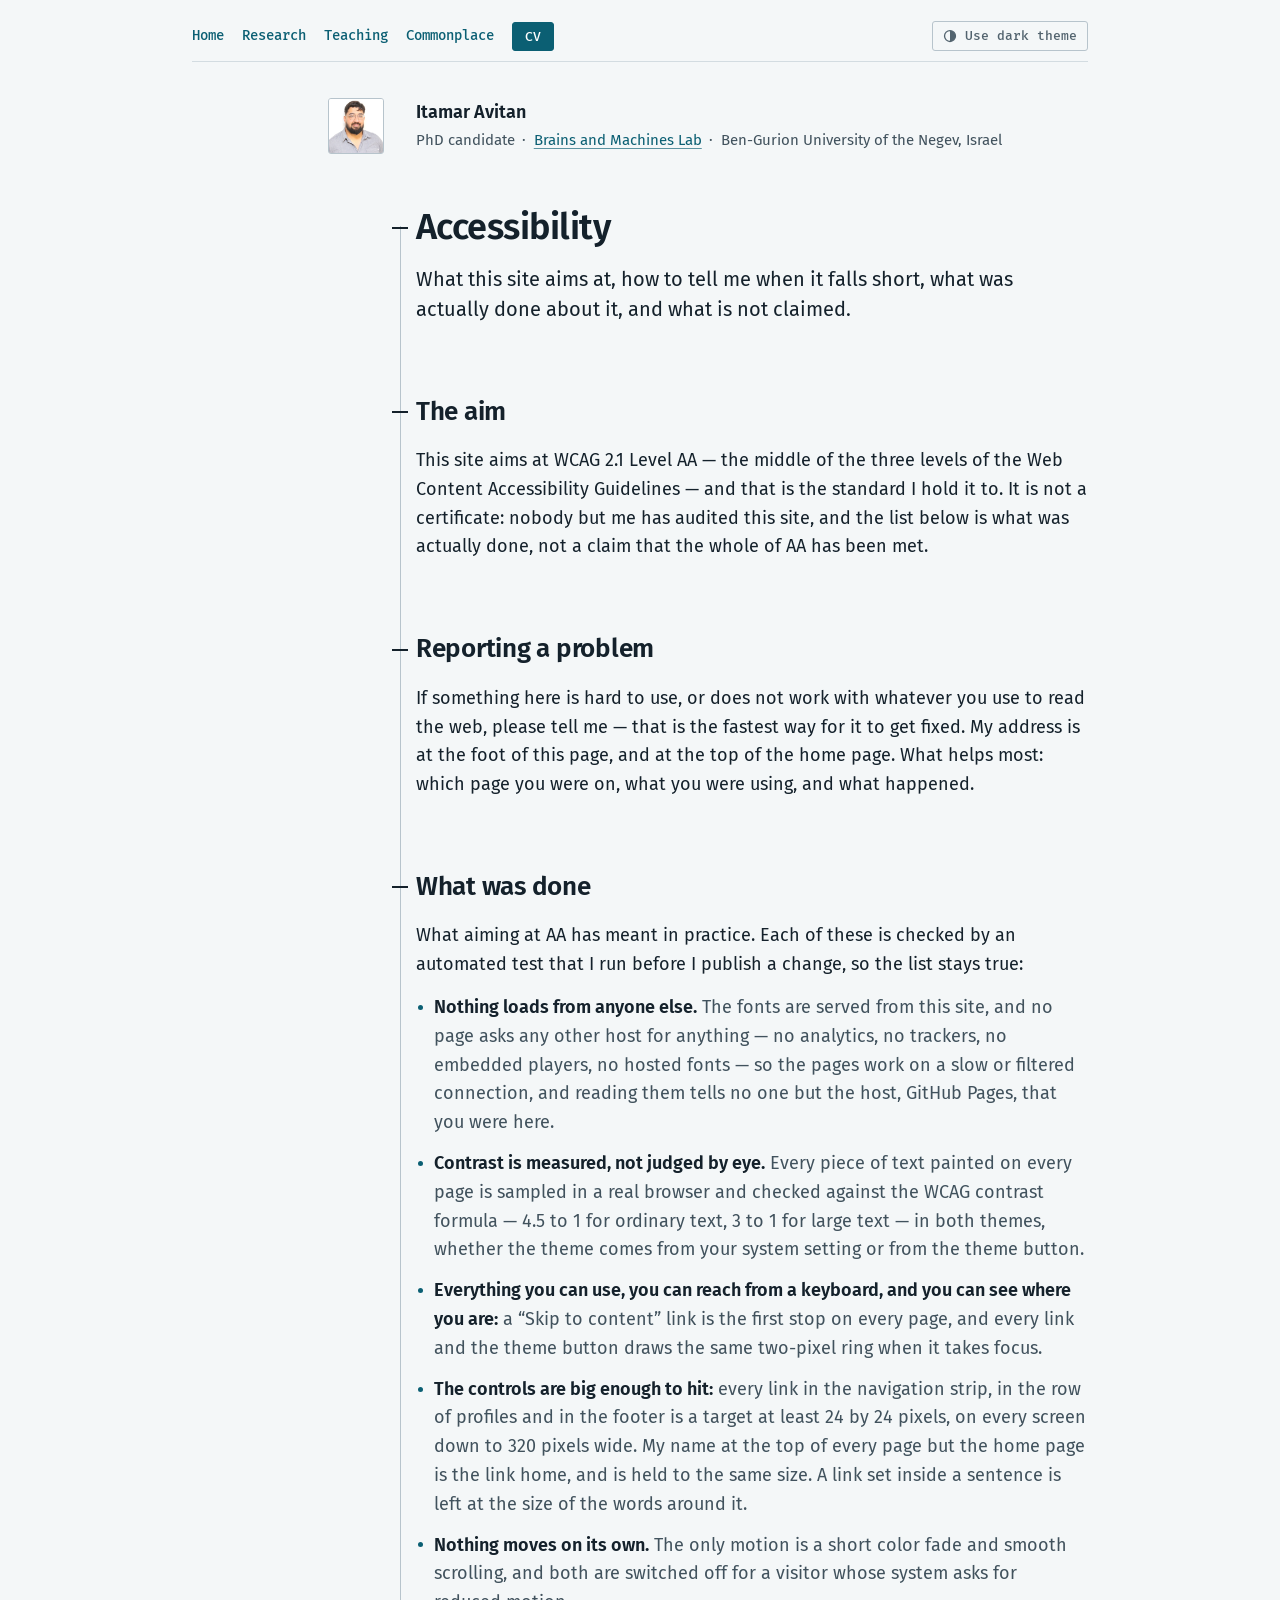
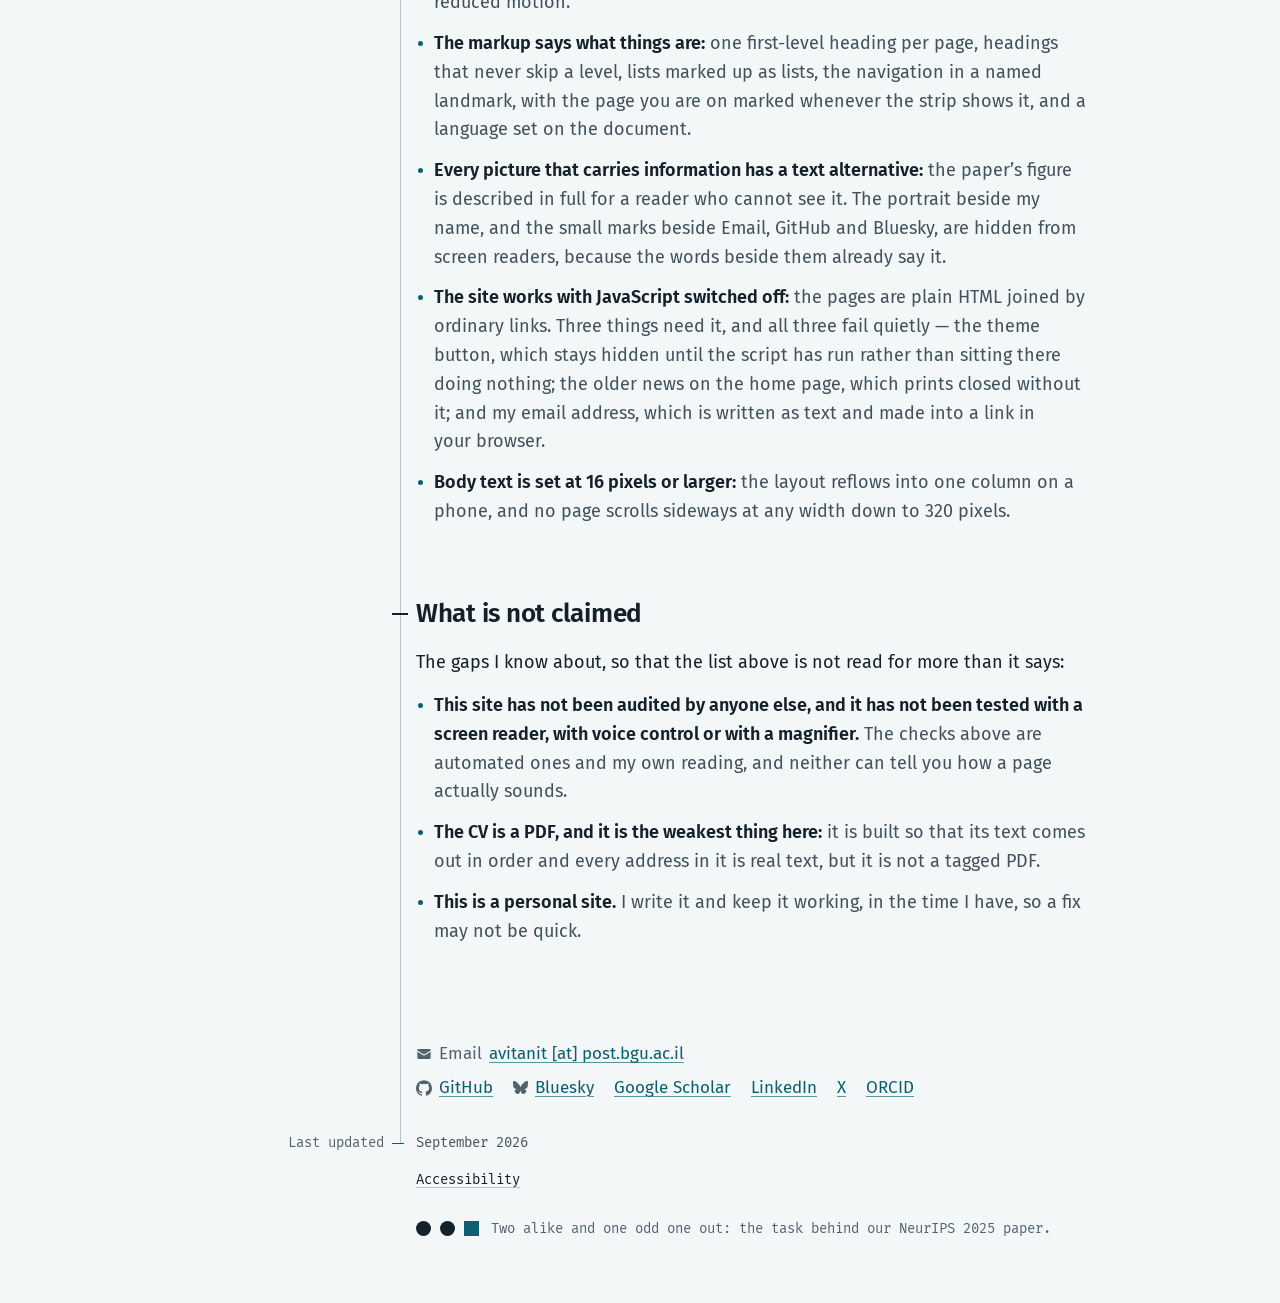
==== commit f948dfc8: "polish: final-review fixes (accessibility intro, a teaching invitation, one colon, comment attributi" ====
--- a/accessibility/index.html
+++ b/accessibility/index.html
@@ -182,7 +182,7 @@
     <section id="done" aria-labelledby="done-h">
       <h2 id="done-h" class="inset">What was done</h2>
       <div class="prose inset">
-        <p>What that has meant in practice. Each of these is checked by an automated test that I run before I publish a change, so the list stays true:</p>
+        <p>What aiming at AA has meant in practice. Each of these is checked by an automated test that I run before I publish a change, so the list stays true:</p>
         <ul class="statement" role="list">
           <li><strong class="lead">Nothing loads from anyone else.</strong> The fonts are served from this site, and no page asks any other host for anything — no analytics, no trackers, no embedded players, no hosted fonts — so the pages work on a slow or filtered connection, and reading them tells no one but the host, GitHub Pages, that you were here.</li>
           <li><strong class="lead">Contrast is measured, not judged by eye.</strong> Every piece of text painted on every page is sampled in a real browser and checked against the WCAG contrast formula — 4.5 to 1 for ordinary text, 3 to 1 for large text — in both themes, whether the theme comes from your system setting or from the theme button.</li>
@@ -192,7 +192,7 @@
           <li><strong class="lead">The markup says what things are:</strong> one first-level heading per page, headings that never skip a level, lists marked up as lists, the navigation in a named landmark, with the page you are on marked whenever the strip shows it, and a language set on the document.</li>
           <li><strong class="lead">Every picture that carries information has a text alternative:</strong> the paper’s figure is described in full for a reader who cannot see it. The portrait beside my name, and the small marks beside Email, GitHub and Bluesky, are hidden from screen readers, because the words beside them already say it.</li>
           <li><strong class="lead">The site works with JavaScript switched off:</strong> the pages are plain HTML joined by ordinary links. Three things need it, and all three fail quietly — the theme button, which stays hidden until the script has run rather than sitting there doing nothing; the older news on the home page, which prints closed without it; and my email address, which is written as text and made into a link in your browser.</li>
-          <li><strong class="lead">Body text is set at 16 pixels or larger,</strong> the layout reflows into one column on a phone, and no page scrolls sideways at any width down to 320 pixels.</li>
+          <li><strong class="lead">Body text is set at 16 pixels or larger:</strong> the layout reflows into one column on a phone, and no page scrolls sideways at any width down to 320 pixels.</li>
         </ul>
       </div>
     </section>
--- a/style.css
+++ b/style.css
@@ -344,8 +344,8 @@
   border-radius: 4px;
   background: var(--surface);
 }
-/* The name's cell: the mark above the name, then the name (WP-S17, to the WP-S14 spec; the owner said yes
-   to the mark above the name, Q-L, 2026-09-25). The wrapper is the grid item; min-width: 0 so a long name can
+/* The name's cell: the mark above the name, then the name (WP-S17, to the WP-S14 spec; controller decision
+   C5 under the owner's delegation of 2026-09-25). The wrapper is the grid item; min-width: 0 so a long name can
    still break inside it rather than push the column. The mark is the colophon's drawing at 50 by 12 -- a
    signature, not a heading -- set 2px in so its first circle's edge lines up with the name's first stroke. */
 .masthead__name { grid-column: 2; grid-row: 1; min-width: 0; }
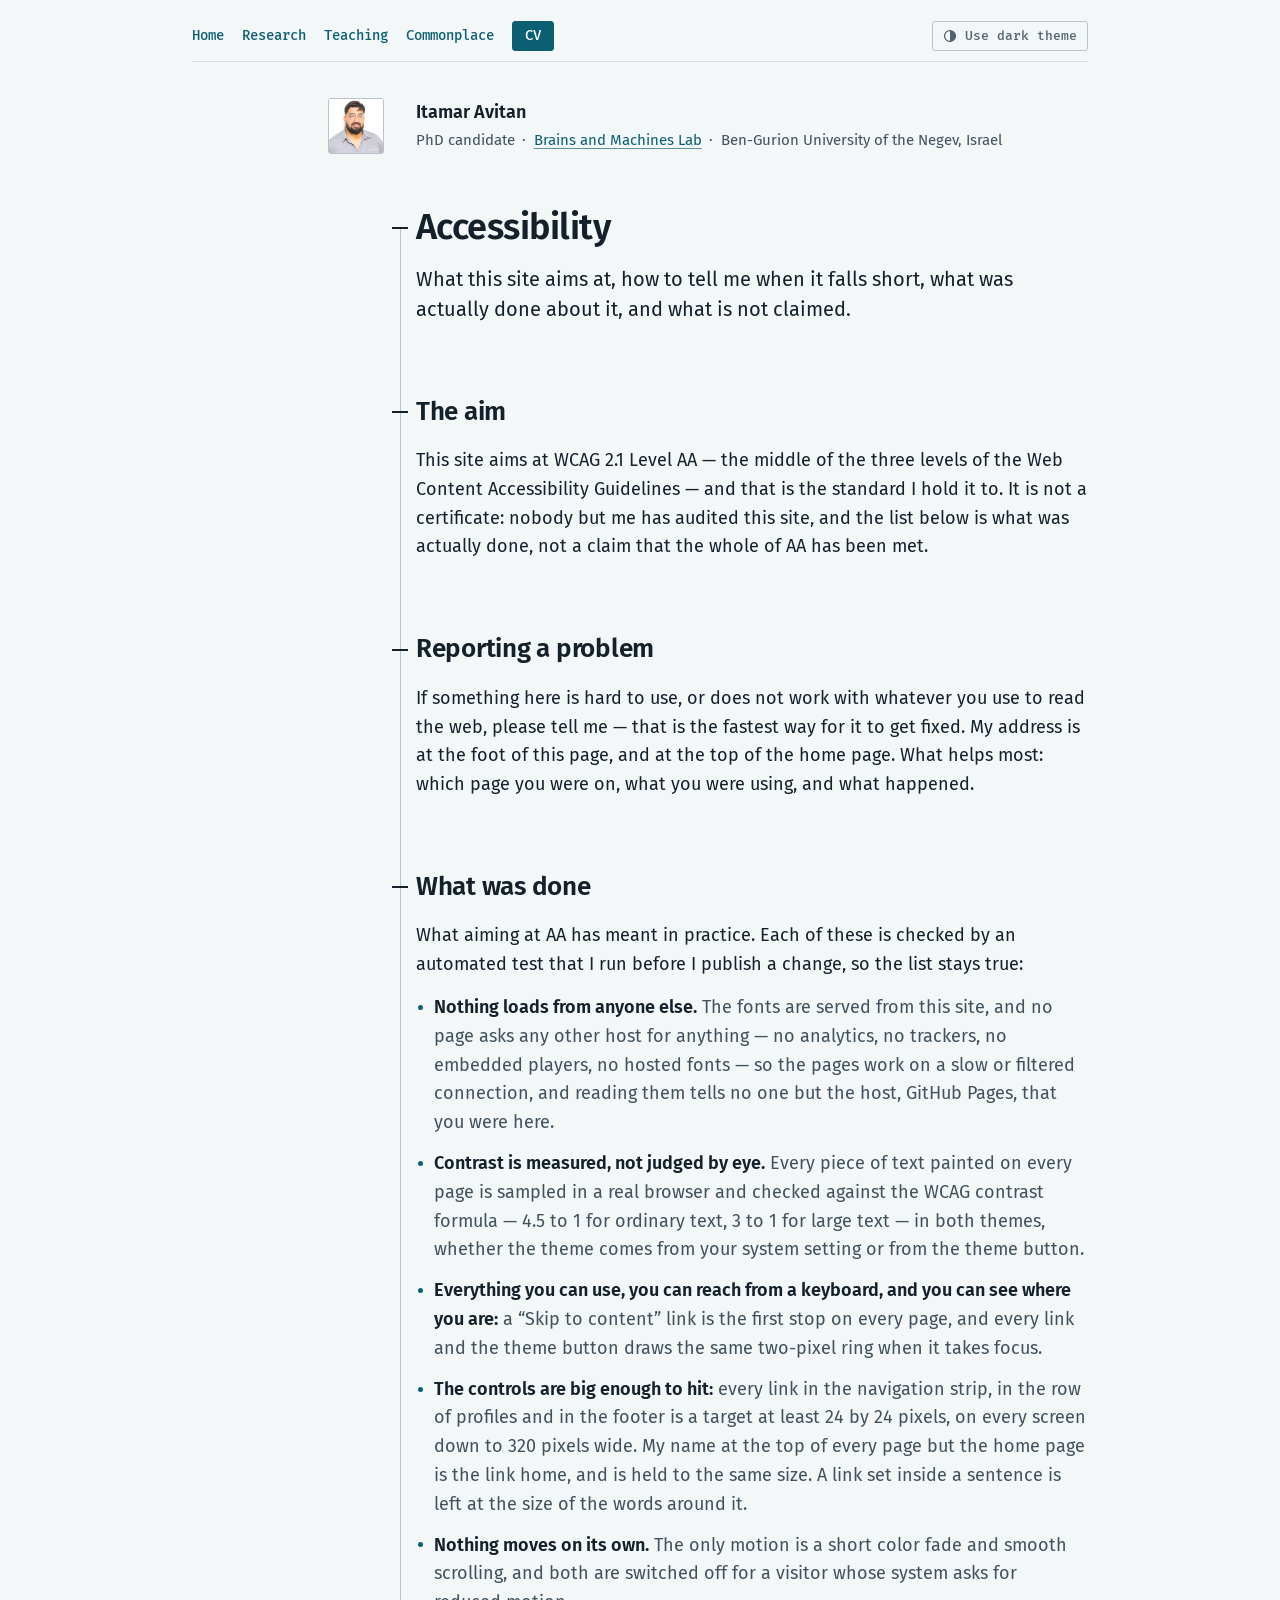
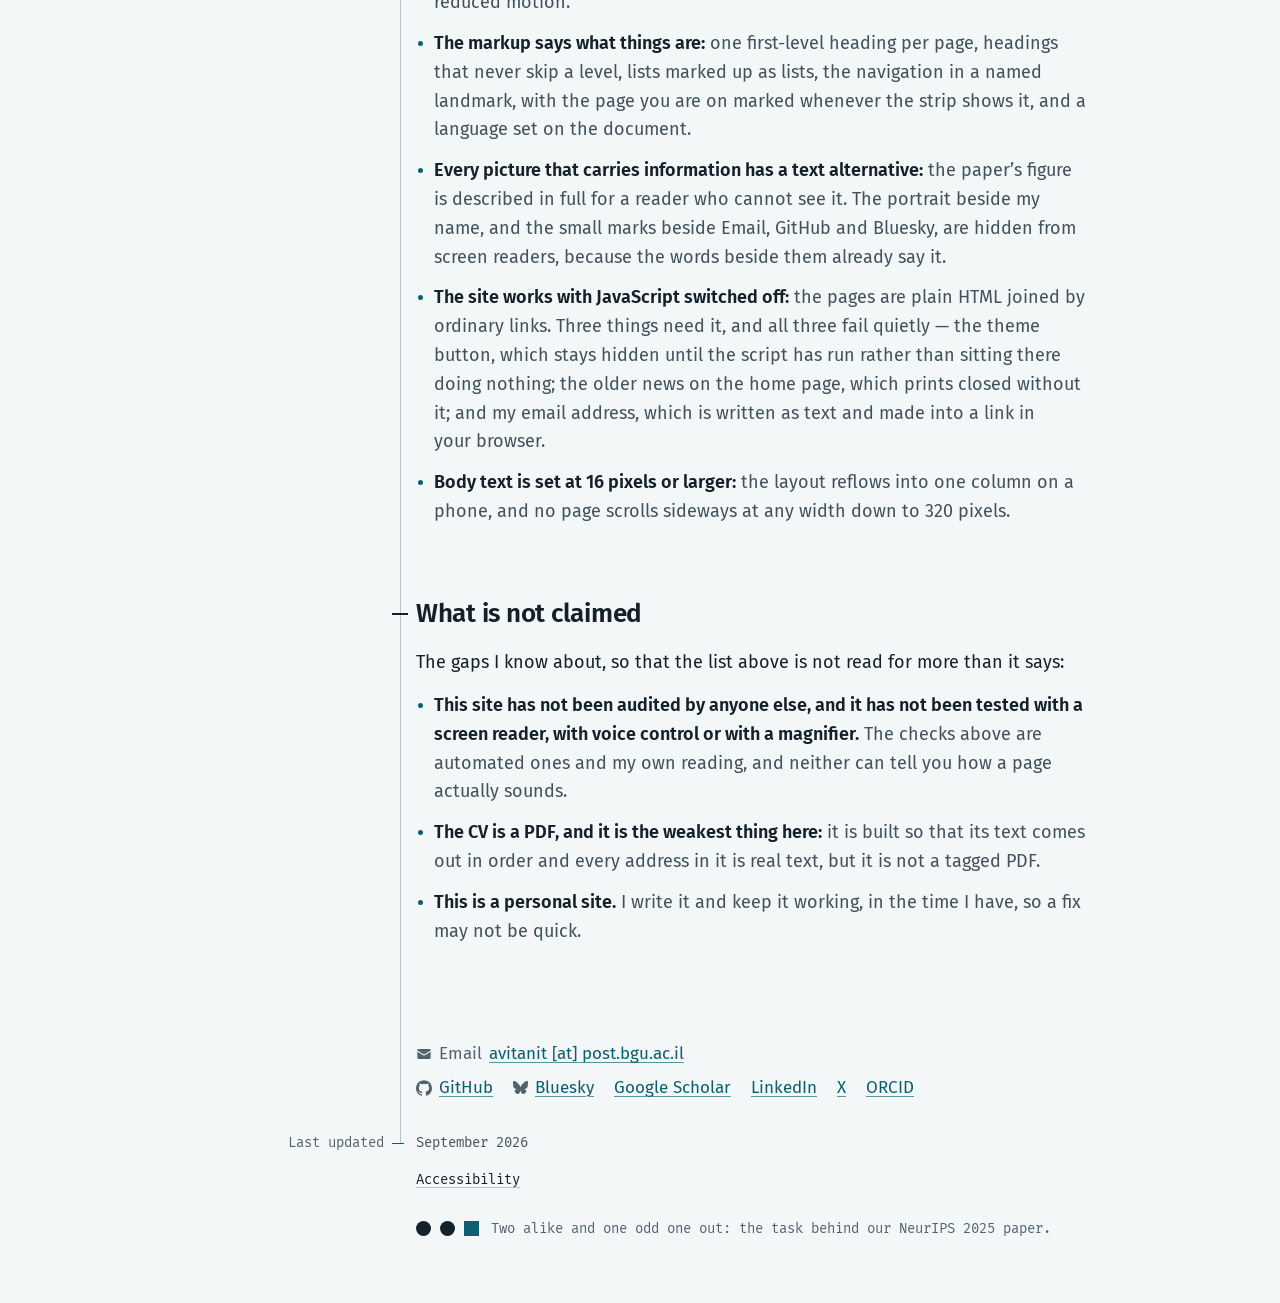
==== commit 4871d714: "content: tie "Level AA" so the accessibility aim never orphans its own grade (review 2026-10-05) Unt" ====
--- a/accessibility/index.html
+++ b/accessibility/index.html
@@ -15,7 +15,7 @@
 <meta property="og:image" content="https://itamar-avitan.github.io/img/og.png">
 <meta property="og:image:width" content="1200">
 <meta property="og:image:height" content="630">
-<meta property="og:image:alt" content="Itamar Avitan. PhD candidate · Brains and Machines Lab · Ben-Gurion University of the Negev, Israel. I study human vision with computational models. I’m interested in when a model’s success at predicting behavior tells us something about the representation behind it — and when it does not.">
+<meta property="og:image:alt" content="Itamar Avitan. PhD candidate · Brains and Machines Lab · Ben-Gurion University of the Negev, Israel. I use deep neural networks to understand the computations behind biological vision and behavior. I test whether our methods can really tell those models apart.">
 <meta name="twitter:card" content="summary_large_image">
 <meta name="color-scheme" content="light dark">
 <link rel="icon" href="../favicon-96.png" sizes="96x96" type="image/png">
@@ -88,7 +88,7 @@
       "alternateName": "Itamar Amram Avitan",
       "url": "https://itamar-avitan.github.io/",
       "image": "https://itamar-avitan.github.io/img/portrait-800.jpg",
-      "description": "I study human vision with computational models. I’m interested in when a model’s success at predicting behavior tells us something about the representation behind it — and when it does not.",
+      "description": "I use deep neural networks to understand the computations behind biological vision and behavior. I test whether our methods can really tell those models apart.",
       "affiliation": {
         "@type": "CollegeOrUniversity",
         "name": "Ben-Gurion University of the Negev",
@@ -114,11 +114,11 @@
         "url": "https://brainsandmachines.org"
       },
       "knowsAbout": [
-        "NeuroAI",
-        "Computational cognitive neuroscience",
+        "Deep neural networks",
+        "Biological vision",
+        "Bayesian modeling",
         "Representational alignment",
-        "Human vision",
-        "Machine learning"
+        "Human vision"
       ]
     }
   ]
@@ -168,7 +168,7 @@
     <section id="aim" aria-labelledby="aim-h">
       <h2 id="aim-h" class="inset">The aim</h2>
       <div class="prose inset">
-        <p>This site aims at WCAG 2.1 Level AA — the middle of the three levels of the Web Content Accessibility Guidelines — and that is the standard I hold it to. It is not a certificate: nobody but me has audited this site, and the list below is what was actually done, not a claim that the whole of AA has been met.</p>
+        <p>This site aims at WCAG 2.1 <span class="nb">Level AA</span> — the middle of the three levels of the Web Content Accessibility Guidelines — and that is the standard I hold it to. It is not a certificate: nobody but me has audited this site, and the list below is what was actually done, not a claim that the whole of AA has been met.</p>
       </div>
     </section>
 
--- a/style.css
+++ b/style.css
@@ -541,6 +541,15 @@
    they still wrap as whole groups: side by side while both fit, stacking when they do not. */
 .links-row { display: flex; flex-wrap: wrap; column-gap: 1.25rem; }
 .links-row > .links { flex: none; max-width: 100%; }
+/* The plain list is the one group that cannot keep one line at the narrowest phones: its four labels at the
+   1.25rem step need 284.8px against 280px of content at 320, so ORCID fell alone on a second line (320-324px;
+   the same orphan the masthead rule above kills, and the wrap-as-groups rule these lists keep). One step down
+   inside this group only, and only below 20.5rem: 272.8px fits 320 with 7.2px over, and from 329px up the
+   full step fits with 4.2px and rising. 284.8 measured identical in Chromium, Firefox and WebKit (the fonts
+   are self-hosted), so the boundary does not move between engines (review 2026-10-05). */
+@media (max-width: 20.5rem) {
+  .links--plain { column-gap: 1rem; }
+}
 
 .prose p + p { margin-top: 0.875rem; }
 /* the statement's bullets are paragraphs too: without this the reduced-motion bullet ended on "motion." alone
@@ -704,7 +713,7 @@
   text-transform: uppercase;
   color: var(--muted);
 }
-.log--kind h3 { font-size: 1.0625rem; }   /* the paper card keeps the only large title */
+.log h3 { font-size: 1.0625rem; }   /* the paper card keeps the only large title: every log row's title, kind or not, takes the small size (the projects rows used to fall through to the generic h3, one size up from the talks beside them) */
 .authors { color: var(--ink-2); font-size: 1rem; margin-top: 0.25rem; }
 .me { color: var(--ink); font-weight: 600; }
 .venue { font-size: 1rem; margin-top: 0.125rem; }
@@ -836,9 +845,9 @@
    the three channels together is the one operation that leaves every hue and saturation where it was. */
 .paper__fig--plot img { filter: var(--plot-filter); }
 .paper__fig--art img { filter: var(--art-filter); }
-/* The caption is a gutter label and is set like the others there: it follows the gutter's own alignment,
-   which is the page's left edge on a phone and the margin rule on a desktop. So it takes no alignment of its
-   own here, and the desktop block turns it with the badges and the dates it sits under. */
+/* The caption is set in the gutter's own type, but flush left at every width, under the plate's left edge:
+   it is two sentences, not a label, and set against the margin rule on a desktop it read as four ragged-left
+   lines of mono (final site review 2026-09-26, R1). The badges above the plate still turn with the gutter. */
 .paper__fig figcaption {
   margin-top: 0.375rem;
   font: 400 0.75rem/1.4 var(--mono);
@@ -871,7 +880,7 @@
    read as none in particular. The label takes the run-in's face and size in the muted grey of the gutter
    labels, so the accent stays with the links and the argument's own labels below; the buttons keep their one
    style. Each row is a grid of label and list when the card is wide enough for the widest label beside the
-   widest button (the query below: "Reproduce" and "NeurIPS 2025 video" need about 14rem at the phone's 13px
+   widest button (the query below: "Reproduce" and "NeurIPS 2025 talk" need about 14rem at the phone's 13px
    mono), and the list wraps inside its cell; narrower than that -- a 320px phone with the reader's text at
    150% or more, or the ten-rem body column of a 720px window at 200% -- the label stands above its buttons,
    so nothing ever runs past the card. A container query, not a media query, because the failing case is the
@@ -928,6 +937,20 @@
    fourth stage alone on a second row; two rows of two keep the strip's order readable there. */
 @media (min-width: 45rem) and (max-width: 63.99rem) {
   .recovery-diagram { grid-template-columns: repeat(2, minmax(0, 1fr)); }
+}
+/* Stage 3's entering arrow is drawn only where the strip is one row (review 2026-10-05). Wrapped, the arrow
+   opened the second row pointing in from empty margin, and the grid behind it stood ~28 units right of the
+   mark above it -- the zig-zag the one-left-edge rule exists to kill (macros.html.j2, WP-S3) -- so the
+   wrapped strip hides the arrow and shifts grid and bracket to the shared x=1 edge. 38.5rem is the exact
+   four-column fit (4 x 8.5rem + 3 x 1.5rem), asked of the same container that sizes the columns (.paper on
+   a phone, .paper__body from 45rem), so the query is true exactly when the card's strip is one row at any
+   root size -- 200% text and print included (a rem in a container query is the page root's). The -28px is
+   viewBox units: the grid's ink starts at x=29 and moves to x=1. */
+.recovery-diagram .mark-arrow { display: none; }
+.recovery-diagram .mark-fit { transform: translate(-28px, 0); }
+@container (min-width: 38.5rem) {
+  .recovery-diagram .mark-arrow { display: inline; }
+  .recovery-diagram .mark-fit { transform: none; }
 }
 /* The same four marks on the home page's featured paper (WP-S17), smaller and captioned by one word each: two
    rows of two on a phone, one row of four from 45rem up when the text column is at least 28rem wide (the
@@ -1032,6 +1055,10 @@
    not a color-mix(), so the contrast test can read it back as an opaque rgb(); every text on the panel keeps
    4.5:1 in both themes. tests/test_browser.py measures all of this. */
 .entry:target { background: var(--target-tint); box-shadow: 0 0 0 0.625rem var(--target-tint); border-radius: 2px; }
+/* The list stands 1.75rem under the intro -- it collapses with the intro's own 1.5rem to 28px, the same step
+   as between two entries, the rhythm the 45rem block keeps at 2.25rem/36px (the phone missed it by 4px until
+   the review of 2026-10-05). */
+.reading { margin-top: 1.75rem; }
 /* and the step between two entries is larger again than any step inside one */
 .reading > .entry + .entry { margin-top: 1.75rem; }
 /* The work's title is the link to a free text of the work where site.yaml gives one (the three Doyle lines,
@@ -1263,7 +1290,8 @@
   main { position: relative; margin-top: 4.5rem; --spine-top: 0.9375rem; --section-gap: 4.5rem; }
   section + section { margin-top: var(--section-gap); }
   /* A page headed by its own h1 starts the rule lower, because the rule starts on the first tick and the tick
-     sits at the middle of that heading's first line: half of 2rem at 1.2 rather than half of 1.5rem at 1.25. */
+     sits at the middle of that heading's first line: half of 2rem at 1.2 rather than half of 1.5rem at 1.25;
+     the 64rem block re-steps both constants with its type sizes. */
   main.opens-with-h1 { margin-top: 3.25rem; --spine-top: 1.2rem; }
 
   /* the margin rule: starts on the first section tick, ends on "Last updated" */
@@ -1386,6 +1414,10 @@
      container query is the page root's, so it follows the root set larger. */
   @container (min-width: 28rem) {
     .recovery-diagram--small { grid-template-columns: repeat(4, minmax(0, 1fr)); }
+    /* one row again, so stage 3's entering arrow returns with it (the wrapped strip hides it; the rule
+       beside the card's 45-64rem block) */
+    .recovery-diagram--small .mark-arrow { display: inline; }
+    .recovery-diagram--small .mark-fit { transform: none; }
   }
 
   /* expander sits on the rule */
@@ -1417,8 +1449,6 @@
     margin: 0.1875rem 0 0;
   }
   .paper__fig { margin: 0.875rem 0 0; }
-  /* in the gutter every label is set against the margin rule, the caption under its plate included */
-  .paper__fig figcaption { text-align: right; }
   .paper__body { grid-column: 2; container-type: inline-size; }   /* the resource rows ask the body, not the card: see .paper */
 
   /* The quotations are the reason the commonplace page exists, so on anything wider than a phone they take
@@ -1499,9 +1529,16 @@
   .lede__more, .page-intro { font-size: 1.25rem; }     /* the step under the lede's 1.5rem; the commonplace intro is exempt */
   main > section > h1 { font-size: 2.25rem; }
   h2.inset { font-size: 1.625rem; }
+  /* The type step above moves the first tick (tick mid = 0.5lh), so the rule's start steps with it: half of
+     2.25rem at 1.2 for a page that opens on its h1, half of 1.625rem at 1.25 where a ruled section starts
+     the rule on its own h2 tick (home's Now). Without these the rule kept the 45rem constants and overshot
+     its first tick by ~2.4px -- a bare pixel of spine above the tick on every interior page (review
+     2026-10-05). */
+  main { --spine-top: 1.015625rem; }
+  main.opens-with-h1 { --spine-top: 1.35rem; }
   h3 { font-size: 1.25rem; }
-  .paper h3 { font-size: 1.375rem; }
-  .log--kind h3 { font-size: 1.125rem; }
+  .paper h3, .feature h3 { font-size: 1.375rem; }   /* the featured title is the card's own title (home.html.j2: the front door must not drift from the research page), so it takes the card's step */
+  .log h3 { font-size: 1.125rem; }
   .quote blockquote { font-size: 1.375rem; }
   .quote__by { font-size: 1.0625rem; }   /* the three steps of the commonplace keep their order: 22 / 17 / 16 */
   .quote__note { font-size: 1rem; }
@@ -1514,15 +1551,18 @@
      strip's foot (tests/test_browser.py measures it at 1280). 15px is not taken: it would put the strip
      above the dates. */
   .sitenav a:not(.btn) { font-size: 0.875rem; }
+  .sitenav__cv .btn { font-size: 0.875rem; }   /* the CV chip is a strip label too and steps with the links, not with the toggle */
   .toggle { font-size: 0.8125rem; }
   /* the featured paper's links, the captions under its four marks and the mark's caption are mono labels too,
      and take the same step: at 13px under an 18px line, and under the 14px "Last updated" row, each would be
-     the one label left behind */
+     the one label left behind. The card follows (review 2026-10-05): the Cite (BibTeX) expander steps with
+     the buttons it is set like, the Fig. 1D caption takes the badge step, one under the dates (R1 set its
+     alignment, not its size), and the card diagram's sentence captions step with the authors' register. */
   .when, .colophon .row, .colophon-nav, .feature__links, .recovery-diagram--small p, .mark-note { font-size: 0.875rem; }
-  .buttons .btn, .older > summary { font-size: 0.875rem; }
-  .tag { font-size: 0.8125rem; }
+  .buttons .btn, .older > summary, .cite > summary { font-size: 0.875rem; }
+  .tag, .paper__fig figcaption { font-size: 0.8125rem; }
   .log .kind .tag { font-size: 0.75rem; }
-  .authors, .venue, .note, .role, .links { font-size: 1.0625rem; }
+  .authors, .venue, .note, .role, .links, .paper .recovery-diagram p { font-size: 1.0625rem; }
 }
 
 @media (prefers-reduced-motion: reduce) {
@@ -1574,7 +1614,7 @@
   /* The filled button prints as a plain link: its white-on-fill text is what the dialog greys out. */
   .btn--primary { color: var(--accent); background: none; border: 0; padding-inline: 0; text-decoration: underline; }
   /* On paper a link is only as good as its address: the card's and the rows' buttons, a venue, a title that
-     is a link, and the home page's Paper, Code and Video under the featured paper. Not the links inside sentences --
+     is a link, and the home page's Paper, Code and Talk under the featured paper. Not the links inside sentences --
      an address in the middle of a line of prose is noise, and the ones that matter are also on the card. An
      address breaks only when it must (overflow-wrap, not word-break: break-all, which split short ones
      after "ht" or mid-word); the short ones then sit whole on a line of their own. */
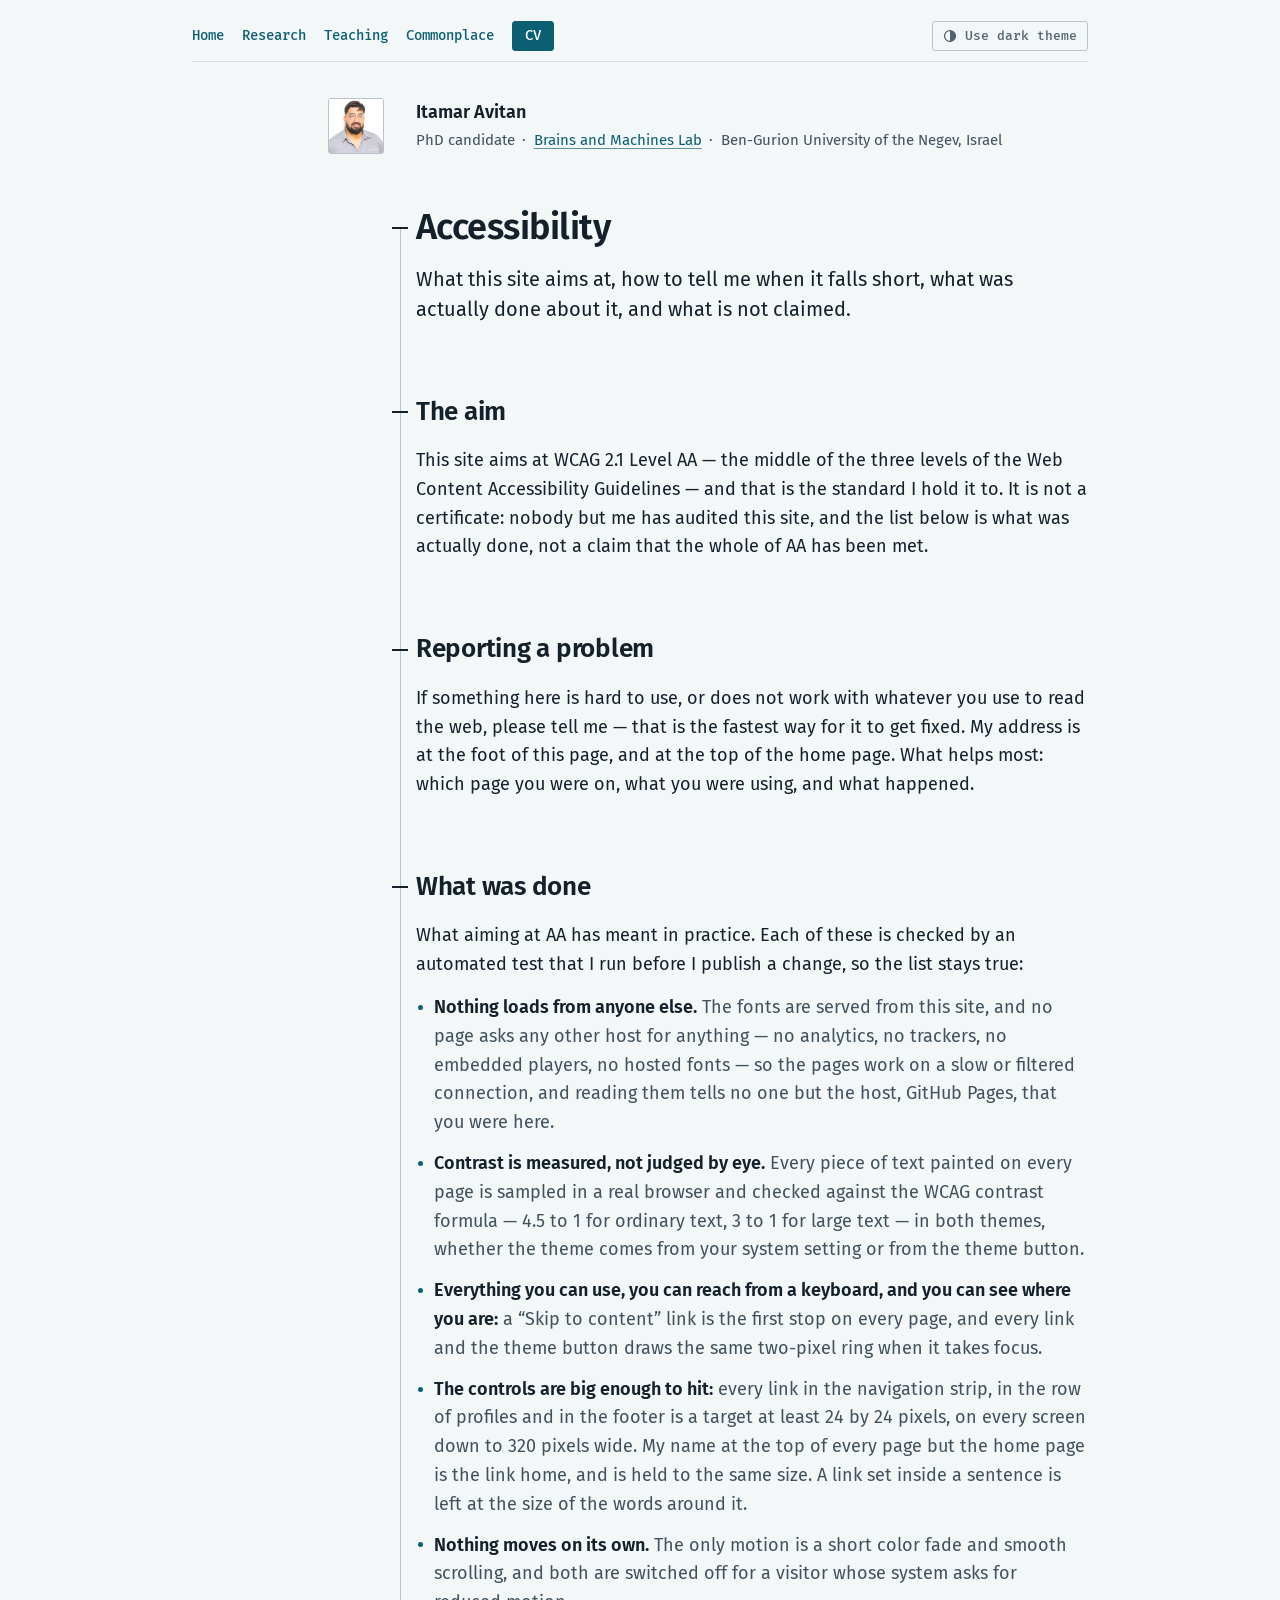
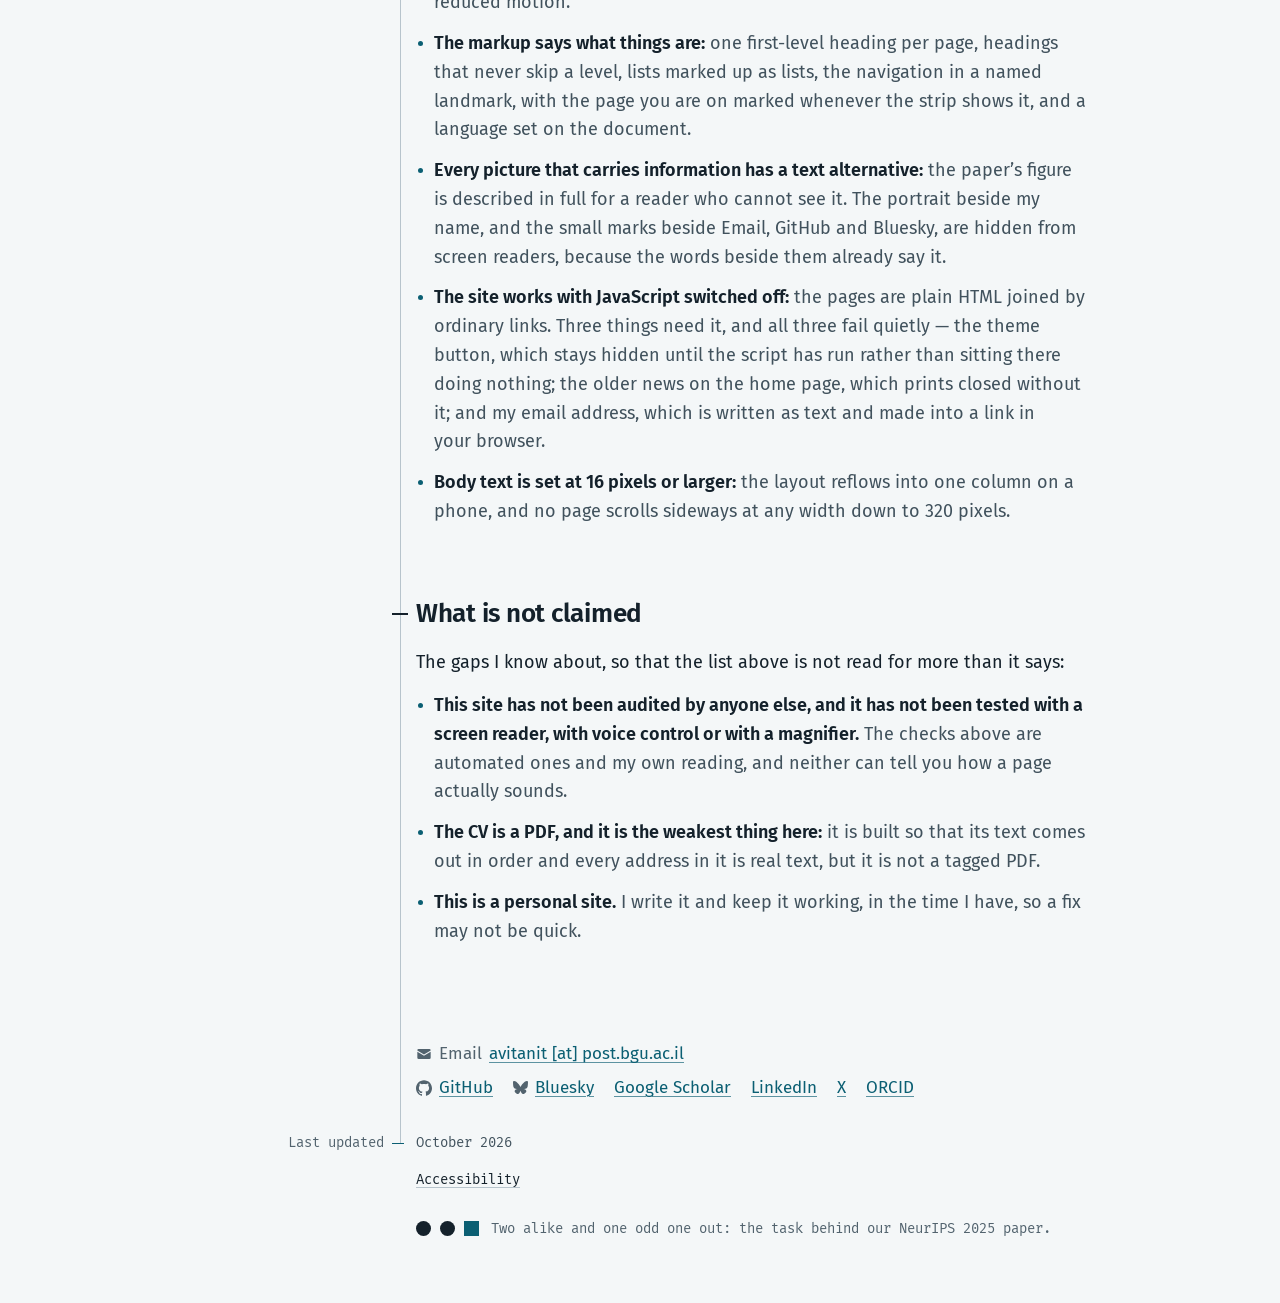
==== commit 8c537eee: "content: the stamps move to October with this publish footer.updated and now_as_of step to October 2" ====
--- a/accessibility/index.html
+++ b/accessibility/index.html
@@ -229,7 +229,7 @@
           </ul>
         </div>
       </nav>
-    <p class="row"><span class="when">Last updated</span> <time class="what" datetime="2026-09">September 2026</time></p>
+    <p class="row"><span class="when">Last updated</span> <time class="what" datetime="2026-10">October 2026</time></p>
     <nav class="colophon-nav" aria-label="About this site">
       <ul role="list">
         <li><a href="../accessibility/" aria-current="page">Accessibility</a></li>
